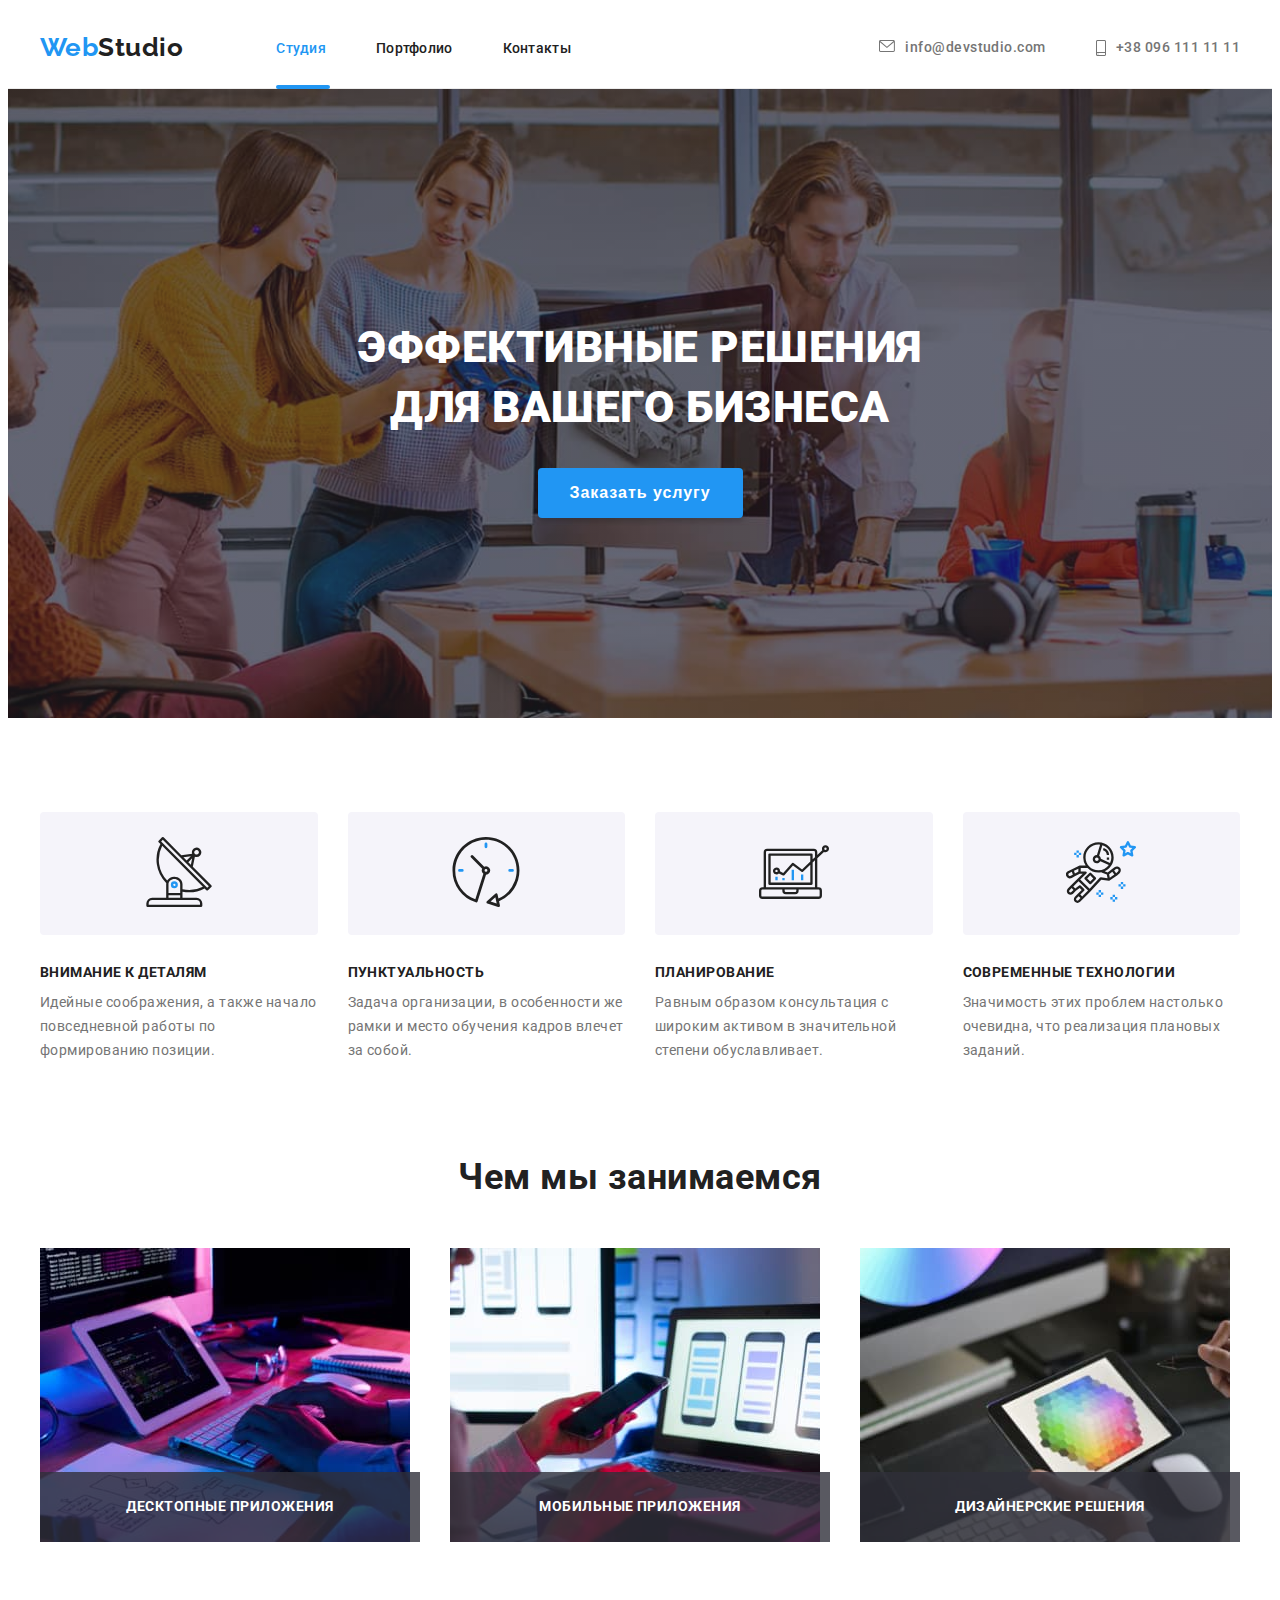
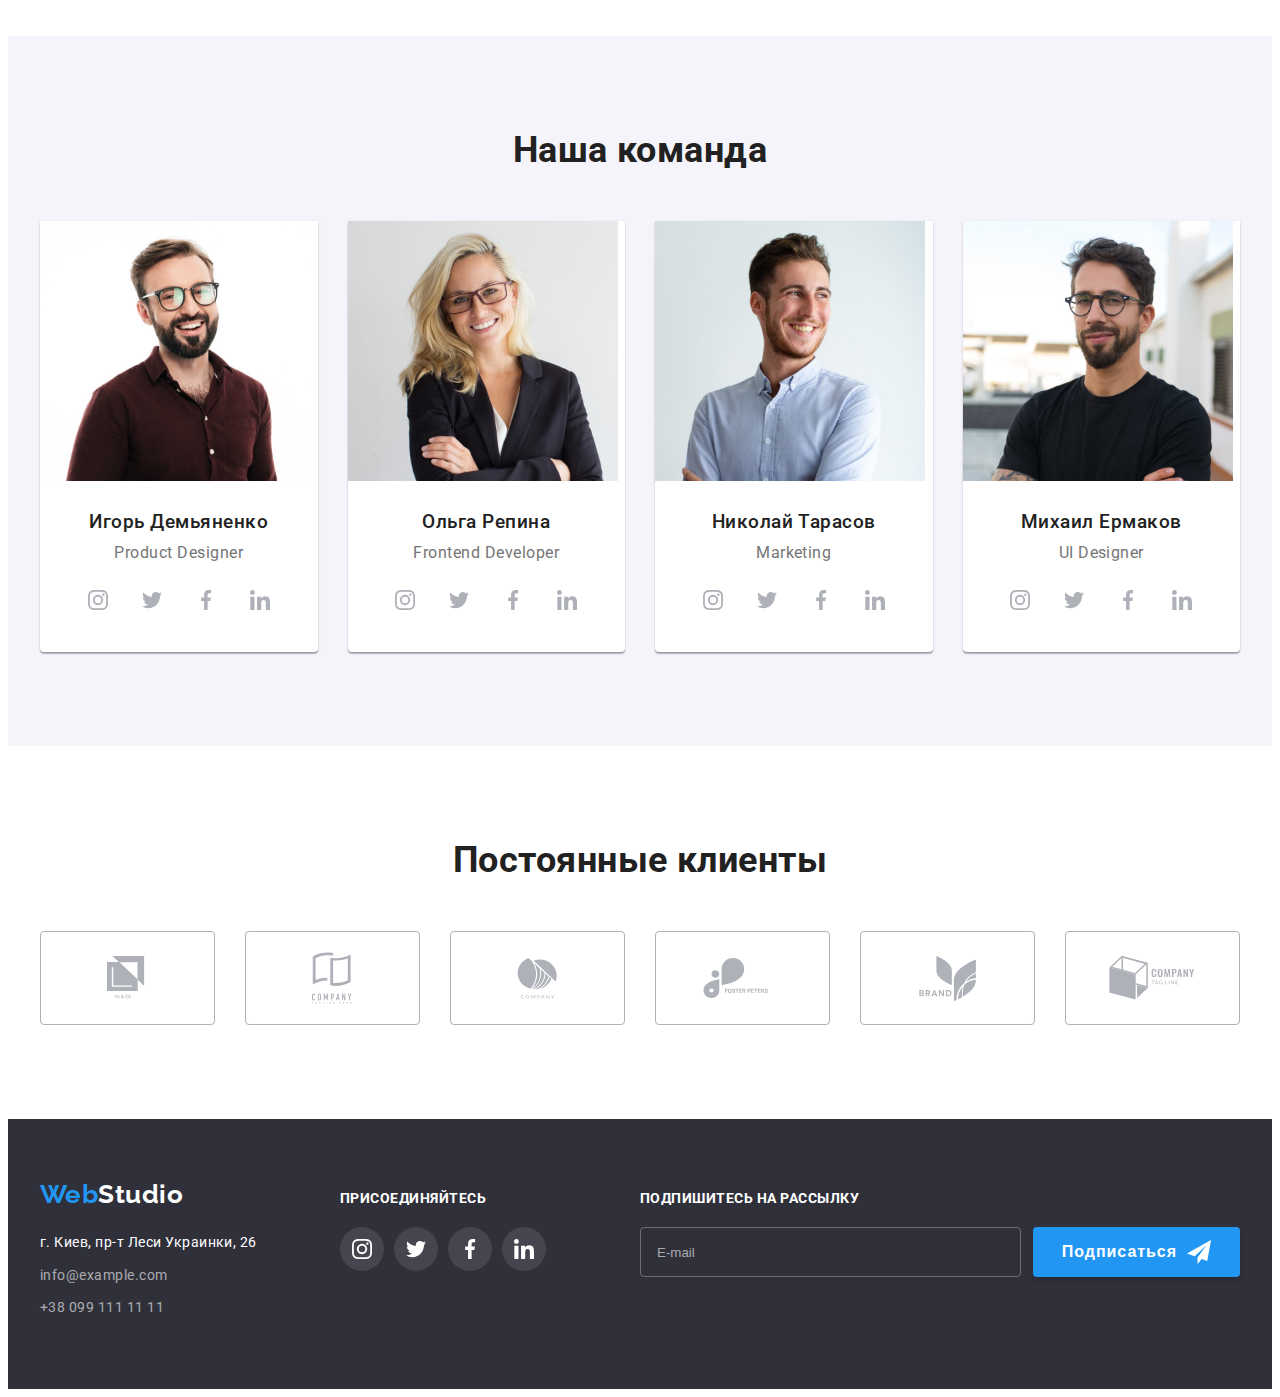
==== index.html @ 183e1a72 "Копирование предыдущего ДЗ" ====
<!DOCTYPE html>
<html lang="ru">
  <head>
    <meta charset="UTF-8" />
    <meta http-equiv="X-UA-Compatible" content="IE=edge" />
    <meta name="viewport" content="width=device-width, initial-scale=1.0" />
    <title>Студия</title>

    <link rel="preconnect" href="https://fonts.gstatic.com" />
    <link
      href="https://fonts.googleapis.com/css2?family=Raleway:wght@700&family=Roboto:wght@400;500;700;900&display=swap"
      rel="stylesheet"
    />
    <link
      rel="stylesheet"
      href="https://cdnjs.cloudflare.com/ajax/libs/modern-normalize/1.0.0/modern-normalize.min.css"
      integrity="sha512-ISS7cAi1PEhQ8jnbJpJZMd29NlhNj4AWYyLOSp2CE/CsHxTCu+r+t0D2yoJudVrd0/8fTVPUVDzY5Tvli75u/g=="
      crossorigin="anonymous"
    />
    <link rel="stylesheet" href="./css/main.min.css" />
  </head>

  <body class="body">
    <header class="site-header">
      <div class="container site-header__container">
        <a href="./index.html" lang="en" class="logo site-header__logo">
          <span class="logo__accent">Web</span>Studio
        </a>
        <nav class="nav">
          <ul class="nav__list list-none">
            <li class="nav__item">
              <a href="./index.html" class="nav__link nav__link--current"
                >Студия</a
              >
            </li>
            <li class="nav__item">
              <a href="./portfolio.html" class="nav__link">Портфолио</a>
            </li>
            <li class="nav__item">
              <a href="#" class="nav__link">Контакты</a>
            </li>
          </ul>
        </nav>
        <ul class="contact-list site-header__contact-list">
          <li class="contact-list__item">
            <a href="mailto:info@devstudio.com" class="contact-list__link">
              <svg width="16" height="12" class="contact-list__icon">
                <use href="./images/icons.svg#envelope"></use>
              </svg>
              info@devstudio.com
            </a>
          </li>
          <li class="contact-list__item">
            <a href="tel:+380961111111" class="contact-list__link">
              <svg width="10" height="16" class="contact-list__icon">
                <use href="./images/icons.svg#smartphone"></use>
              </svg>
              +38 096 111 11 11
            </a>
          </li>
        </ul>
      </div>
    </header>
    <main>
      <!--Герой-->
      <section class="section section__hero">
        <h1 class="hero__title">Эффективные решения для вашего бизнеса</h1>
        <button type="button" class="btn btn--primary" data-modal-open>
          Заказать услугу
        </button>
      </section>
      <!--Особенности-->
      <section class="features section">
        <div class="container">
          <h2 class="visually-hidden">Особенности</h2>
          <ul class="card-set">
            <li class="features__item">
              <div class="features__icon-wrap">
                <svg class="features__icon">
                  <use href="./images/icons.svg#antenna"></use>
                </svg>
              </div>
              <h3 class="features__subtitle">Внимание к деталям</h3>
              <p class="features__info">
                Идейные соображения, а также начало повседневной работы по
                формированию позиции.
              </p>
            </li>
            <li class="features__item">
              <div class="features__icon-wrap">
                <svg class="features__icon">
                  <use href="./images/icons.svg#clock"></use>
                </svg>
              </div>
              <h3 class="features__subtitle">Пунктуальность</h3>
              <p class="features__info">
                Задача организации, в особенности же рамки и место обучения
                кадров влечет за собой.
              </p>
            </li>
            <li class="features__item">
              <div class="features__icon-wrap">
                <svg class="features__icon">
                  <use href="./images/icons.svg#diagram"></use>
                </svg>
              </div>
              <h3 class="features__subtitle">Планирование</h3>
              <p class="features__info">
                Равным образом консультация с широким активом в значительной
                степени обуславливает.
              </p>
            </li>
            <li class="features__item">
              <div class="features__icon-wrap">
                <svg class="features__icon">
                  <use href="./images/icons.svg#astronaut"></use>
                </svg>
              </div>
              <h3 class="features__subtitle">Современные технологии</h3>
              <p class="features__info">
                Значимость этих проблем настолько очевидна, что реализация
                плановых заданий.
              </p>
            </li>
          </ul>
        </div>
      </section>
      <!--Чем мы занимаемся-->
      <section class="about section">
        <div class="container">
          <h2 class="section__title">Чем мы занимаемся</h2>
          <ul class="card-set">
            <li class="about__item">
              <img src="./images/img1.jpg" alt="программирование" width="370" />
              <h3 class="about__item-title">Десктопные приложения</h3>
            </li>
            <li class="about__item">
              <img src="./images/img2.jpg" alt="тестирование" width="370" />
              <h3 class="about__item-title">Мобильные приложения</h3>
            </li>
            <li class="about__item">
              <img src="./images/img3.jpg" alt="дизайн" width="370" />
              <h3 class="about__item-title">Дизайнерские решения</h3>
            </li>
          </ul>
        </div>
      </section>
      <!--Наша команда-->
      <section class="teammates section">
        <div class="container">
          <h2 class="section__title">Наша команда</h2>
          <ul class="card-set">
            <li class="teammates__item">
              <img src="./images/igor.jpg" alt="Игорь Демьяненко" width="270" />
              <div class="teammates__info">
                <h3 class="teammates__name">Игорь Демьяненко</h3>
                <p class="teammates__position">Product Designer</p>
                <ul class="socials">
                  <li class="socials__item">
                    <a class="socials__link" href="#">
                      <svg class="socials__icon">
                        <use href="./images/icons.svg#instagram"></use>
                      </svg>
                    </a>
                  </li>
                  <li class="socials__item">
                    <a class="socials__link" href="#">
                      <svg class="socials__icon">
                        <use href="./images/icons.svg#twitter"></use>
                      </svg>
                    </a>
                  </li>
                  <li class="socials__item">
                    <a class="socials__link" href="#">
                      <svg class="socials__icon">
                        <use href="./images/icons.svg#facebook"></use>
                      </svg>
                    </a>
                  </li>
                  <li class="socials__item">
                    <a class="socials__link" href="#">
                      <svg class="socials__icon">
                        <use href="./images/icons.svg#linkedin"></use>
                      </svg>
                    </a>
                  </li>
                </ul>
              </div>
            </li>
            <li class="teammates__item">
              <img src="./images/olga.jpg" alt="Ольга Репина" width="270" />
              <div class="teammates__info">
                <h3 class="teammates__name">Ольга Репина</h3>
                <p class="teammates__position">Frontend Developer</p>
                <ul class="socials">
                  <li class="socials__item">
                    <a class="socials__link" href="#">
                      <svg class="socials__icon">
                        <use href="./images/icons.svg#instagram"></use>
                      </svg>
                    </a>
                  </li>
                  <li class="socials__item">
                    <a class="socials__link" href="#">
                      <svg class="socials__icon">
                        <use href="./images/icons.svg#twitter"></use>
                      </svg>
                    </a>
                  </li>
                  <li class="socials__item">
                    <a class="socials__link" href="#">
                      <svg class="socials__icon">
                        <use href="./images/icons.svg#facebook"></use>
                      </svg>
                    </a>
                  </li>
                  <li class="socials__item">
                    <a class="socials__link" href="#">
                      <svg class="socials__icon">
                        <use href="./images/icons.svg#linkedin"></use>
                      </svg>
                    </a>
                  </li>
                </ul>
              </div>
            </li>
            <li class="teammates__item">
              <img
                src="./images/nikolay.jpg"
                alt="Николай Тарасов"
                width="270"
              />
              <div class="teammates__info">
                <h3 class="teammates__name">Николай Тарасов</h3>
                <p class="teammates__position">Marketing</p>
                <ul class="socials">
                  <li class="socials__item">
                    <a class="socials__link" href="#">
                      <svg class="socials__icon">
                        <use href="./images/icons.svg#instagram"></use>
                      </svg>
                    </a>
                  </li>
                  <li class="socials__item">
                    <a class="socials__link" href="#">
                      <svg class="socials__icon">
                        <use href="./images/icons.svg#twitter"></use>
                      </svg>
                    </a>
                  </li>
                  <li class="socials__item">
                    <a class="socials__link" href="#">
                      <svg class="socials__icon">
                        <use href="./images/icons.svg#facebook"></use>
                      </svg>
                    </a>
                  </li>
                  <li class="socials__item">
                    <a class="socials__link" href="#">
                      <svg class="socials__icon">
                        <use href="./images/icons.svg#linkedin"></use>
                      </svg>
                    </a>
                  </li>
                </ul>
              </div>
            </li>
            <li class="teammates__item">
              <img src="./images/mihail.jpg" alt="Михаил Ермаков" width="270" />
              <div class="teammates__info">
                <h3 class="teammates__name">Михаил Ермаков</h3>
                <p class="teammates__position">UI Designer</p>
                <ul class="socials">
                  <li class="socials__item">
                    <a class="socials__link" href="#">
                      <svg class="socials__icon">
                        <use href="./images/icons.svg#instagram"></use>
                      </svg>
                    </a>
                  </li>
                  <li class="socials__item">
                    <a class="socials__link" href="#">
                      <svg class="socials__icon">
                        <use href="./images/icons.svg#twitter"></use>
                      </svg>
                    </a>
                  </li>
                  <li class="socials__item">
                    <a class="socials__link" href="#">
                      <svg class="socials__icon">
                        <use href="./images/icons.svg#facebook"></use>
                      </svg>
                    </a>
                  </li>
                  <li class="socials__item">
                    <a class="socials__link" href="#">
                      <svg class="socials__icon">
                        <use href="./images/icons.svg#linkedin"></use>
                      </svg>
                    </a>
                  </li>
                </ul>
              </div>
            </li>
          </ul>
        </div>
      </section>
      <section class="clients section">
        <div class="container">
          <h2 class="section__title">Постоянные клиенты</h2>
          <ul class="card-set">
            <li class="clients__item">
              <a href="#" class="clients__link">
                <svg width="41" height="47" class="clients__icon">
                  <use href="./images/icons.svg#logo1"></use>
                </svg>
              </a>
            </li>
            <li class="clients__item">
              <a href="#" class="clients__link">
                <svg width="40" height="52" class="clients__icon">
                  <use href="./images/icons.svg#logo2"></use>
                </svg>
              </a>
            </li>
            <li class="clients__item">
              <a href="#" class="clients__link">
                <svg width="43" height="41" class="clients__icon">
                  <use href="./images/icons.svg#logo3"></use>
                </svg>
              </a>
            </li>
            <li class="clients__item">
              <a href="#" class="clients__link">
                <svg width="84" height="41" class="clients__icon">
                  <use href="./images/icons.svg#logo4"></use>
                </svg>
              </a>
            </li>
            <li class="clients__item">
              <a href="#" class="clients__link">
                <svg width="63" height="45" class="clients__icon">
                  <use href="./images/icons.svg#logo5"></use>
                </svg>
              </a>
            </li>
            <li class="clients__item">
              <a href="#" class="clients__link">
                <svg width="94" height="44" class="clients__icon">
                  <use href="./images/icons.svg#logo6"></use>
                </svg>
              </a>
            </li>
          </ul>
        </div>
      </section>
    </main>
    <footer class="site-footer">
      <div class="container site-footer__container">
        <div class="site-footer__block site-footer__block--no-padding-top">
          <a href="./index.html" lang="en" class="logo site-footer__logo"
            ><span class="logo__accent">Web</span>Studio</a
          >
          <address class="site-footer__address">
            <ul class="site-footer__address-list">
              <li class="site-footer__address-item">
                <a
                  href="https://goo.gl/maps/xm7McBDJ6hVbXLt16"
                  target="_blank"
                  rel="noopener noreferrer"
                  class="
                    site-footer__address-link site-footer__address-link--white
                  "
                >
                  г. Киев, пр-т Леси Украинки, 26
                </a>
              </li>
              <li class="site-footer__address-item">
                <a
                  href="mailto:info@example.com"
                  class="site-footer__address-link"
                >
                  info@example.com
                </a>
              </li>
              <li class="site-footer__address-item">
                <a href="tel:+380991111111" class="site-footer__address-link">
                  +38 099 111 11 11
                </a>
              </li>
            </ul>
          </address>
        </div>
        <div class="site-footer__block">
          <h3 class="site-footer__title">Присоединяйтесь</h3>
          <ul class="socials footer__socials">
            <li class="socials__item">
              <a class="socials__link footer-socials__link" href="#">
                <svg class="socials__icon">
                  <use href="./images/icons.svg#instagram"></use>
                </svg>
              </a>
            </li>
            <li class="socials__item">
              <a class="socials__link footer-socials__link" href="#">
                <svg class="socials__icon">
                  <use href="./images/icons.svg#twitter"></use>
                </svg>
              </a>
            </li>
            <li class="socials__item">
              <a class="socials__link footer-socials__link" href="#">
                <svg class="socials__icon">
                  <use href="./images/icons.svg#facebook"></use>
                </svg>
              </a>
            </li>
            <li class="socials__item">
              <a class="socials__link footer-socials__link" href="#">
                <svg class="socials__icon">
                  <use href="./images/icons.svg#linkedin"></use>
                </svg>
              </a>
            </li>
          </ul>
        </div>
        <div class="site-footer__block site-footer__block--large">
          <h3 class="site-footer__title">Подпишитесь на рассылку</h3>
          <form class="site-footer__follow-form" name="follow">
            <input
              class="site-footer__follow-input"
              name="e-mail"
              type="email"
              placeholder="E-mail"
              required
            />
            <button class="btn site-footer__follow-btn" type="submit">
              Подписаться
              <svg class="site-footer__follow-icon">
                <use href="./images/icons.svg#icon-telegram"></use>
              </svg>
            </button>
          </form>
        </div>
      </div>
    </footer>
    <div class="backdrop is-hidden" data-modal>
      <div class="modal">
        <button class="modal__close-btn" type="button" data-modal-close>
          <svg class="modal__close-icon">
            <use href="./images/icons.svg#modal-close"></use>
          </svg>
        </button>
        <h2 class="modal__title">Оставьте свои данные, мы вам перезвоним</h2>
        <form name="user-data">
          <label class="modal__field">
            <span class="modal__label">Имя</span>
            <input class="modal__input" name="name" type="text" required />
            <svg class="modal__input-icon">
              <use href="./images/icons.svg#icon-name-user-form"></use>
            </svg>
          </label>
          <label class="modal__field">
            <span class="modal__label">Телефон</span>
            <input class="modal__input" name="telephone" type="tel" required />
            <svg class="modal__input-icon">
              <use href="./images/icons.svg#icon-tel-form"></use>
            </svg>
          </label>
          <label class="modal__field">
            <span class="modal__label">Почта</span>
            <input class="modal__input" name="email" type="email" required />
            <svg class="modal__input-icon">
              <use href="./images/icons.svg#icon-email-form"></use>
            </svg>
          </label>
          <label class="modal__field">
            <span class="modal__label">Комментарий</span>
            <textarea
              class="modal__comment"
              name="comment"
              placeholder="Введите текст"
            ></textarea>
          </label>
          <label class="modal__field checkbox__field">
            <input
              class="modal__original-checkbox visually-hidden"
              type="checkbox"
              required
            />
            <span class="modal__custom-checkbox">
              <svg class="modal__checkbox-icon">
                <use href="./images/icons.svg#vector-checkbox"></use>
              </svg>
            </span>
            <span>
              Соглашаюсь с рассылкой и принимаю
              <a href="#" class="modal__checkbox-link">Условия договора</a>
            </span>
          </label>
          <button class="btn btn--primary modal__btn" type="submit">
            Отправить
          </button>
        </form>
      </div>
    </div>

    <script src="./js/modal.js"></script>
  </body>
</html>
---- css/main.min.css ----
.card-set,.nav__list,.contact-list,.socials,.site-footer__address-list,.filter{list-style:none;padding:0;margin:0}.nav__link,.contact-list__link,.socials__link,.site-footer__address-link,.projects-list__link{text-decoration:none;-webkit-transition:color 250ms cubic-bezier(0.4, 0, 0.2, 1),background-color 250ms cubic-bezier(0.4, 0, 0.2, 1);transition:color 250ms cubic-bezier(0.4, 0, 0.2, 1),background-color 250ms cubic-bezier(0.4, 0, 0.2, 1)}.visually-hidden{position:absolute !important;clip:rect(1px 1px 1px 1px);clip:rect(1px, 1px, 1px, 1px);padding:0 !important;border:0 !important;height:1px !important;width:1px !important;overflow:hidden}.section{padding-top:94px;padding-bottom:94px}.section__title{margin-top:0;margin-bottom:50px;text-align:center;color:#212121;font-size:36px;font-weight:700;line-height:1.14}.container{max-width:1200px;margin:0 auto;padding-left:15px;padding-right:15px}.btn{padding:10px 32px;border:none;border-radius:4px;background-color:#f5f4fa;color:#212121;font-size:16px;font-weight:700;letter-spacing:0.06em;line-height:1.86;cursor:pointer;-webkit-box-shadow:0px 0px 0px rgba(0,0,0,0.1),0px 0px 0px rgba(0,0,0,0.08),0px 0px 0px rgba(0,0,0,0.12);box-shadow:0px 0px 0px rgba(0,0,0,0.1),0px 0px 0px rgba(0,0,0,0.08),0px 0px 0px rgba(0,0,0,0.12);-webkit-transition:background-color 250ms cubic-bezier(0.4, 0, 0.2, 1),color 250ms cubic-bezier(0.4, 0, 0.2, 1),-webkit-box-shadow 250ms cubic-bezier(0.4, 0, 0.2, 1);transition:background-color 250ms cubic-bezier(0.4, 0, 0.2, 1),color 250ms cubic-bezier(0.4, 0, 0.2, 1),-webkit-box-shadow 250ms cubic-bezier(0.4, 0, 0.2, 1);transition:background-color 250ms cubic-bezier(0.4, 0, 0.2, 1),color 250ms cubic-bezier(0.4, 0, 0.2, 1),box-shadow 250ms cubic-bezier(0.4, 0, 0.2, 1);transition:background-color 250ms cubic-bezier(0.4, 0, 0.2, 1),color 250ms cubic-bezier(0.4, 0, 0.2, 1),box-shadow 250ms cubic-bezier(0.4, 0, 0.2, 1),-webkit-box-shadow 250ms cubic-bezier(0.4, 0, 0.2, 1)}.btn:hover,.btn:focus,.btn--primary{background-color:#2196f3;color:#fff;-webkit-box-shadow:0px 4px 4px rgba(0,0,0,0.15);box-shadow:0px 4px 4px rgba(0,0,0,0.15)}.card-set{display:-webkit-box;display:-ms-flexbox;display:flex;-ms-flex-wrap:wrap;flex-wrap:wrap;margin-left:calc(-1 * 30px);margin-top:calc(-1 * 30px)}img{display:block;max-width:100%;height:auto}.body{background-color:#fff;color:#757575;font-family:"Roboto",sans-serif;letter-spacing:0.03em}.logo{color:#212121;font-family:"Raleway",sans-serif;font-weight:700;font-size:26px;text-decoration:none;line-height:1.2}.site-header__logo{margin-right:93px}.site-footer__logo{margin-bottom:20px;display:block;color:var(--white-color)}.logo__accent{color:#2196f3}.site-header{font-size:14px;font-weight:500;border-bottom:1px solid #ececec}.site-header__container{display:-webkit-box;display:-ms-flexbox;display:flex;-webkit-box-align:center;-ms-flex-align:center;align-items:center}.nav{display:-webkit-box;display:-ms-flexbox;display:flex;-webkit-box-align:center;-ms-flex-align:center;align-items:center}.nav__list{display:-webkit-box;display:-ms-flexbox;display:flex}.nav__item:not(:last-child){margin-right:50px}.nav__link{position:relative;display:block;padding-top:32px;padding-bottom:32px;color:#212121;letter-spacing:0.02em}.nav__link:hover,.nav__link:focus{color:#2196f3}.nav__link--current{color:#2196f3}.nav__link--current::after{content:"";position:absolute;bottom:-1px;width:100%;display:block;border:2px solid #2196f3;border-radius:2px}.contact-list{display:-webkit-box;display:-ms-flexbox;display:flex}.site-header__contact-list{margin-left:auto}.contact-list__item{color:var(--primary-text-color)}.contact-list__item:not(:last-child){margin-right:50px}.contact-list__icon{margin-right:10px;fill:currentColor}.contact-list__link{display:-webkit-box;display:-ms-flexbox;display:flex;color:var(--primary-text-color);line-height:1.14}.contact-list__link:hover,.contact-list__link:focus{color:#2196f3}.socials{display:-webkit-box;display:-ms-flexbox;display:flex;-webkit-box-pack:center;-ms-flex-pack:center;justify-content:center}.socials__link{color:#afb1b8}.socials__link:hover,.socials__link:focus{background-color:#2196f3;color:#fff}.socials__item:not(:last-child){margin-right:10px}.socials__link{display:-webkit-box;display:-ms-flexbox;display:flex;padding:12px;border-radius:50%}.socials__icon{width:20px;height:20px;fill:currentColor}.footer__socials{-webkit-box-pack:start;-ms-flex-pack:start;justify-content:start}.footer-socials__link{color:#fff;background-color:rgba(255,255,255,0.1)}.site-footer{padding-top:60px;padding-bottom:60px;background-color:#2f303a;line-height:1.71;color:#fff}.site-footer__container{display:-webkit-box;display:-ms-flexbox;display:flex}.site-footer__block{padding-top:12px}.site-footer__block--no-padding-top{padding-top:0}.site-footer__block--large{-webkit-box-flex:1;-ms-flex-positive:1;flex-grow:1}.site-footer__block:not(:last-child){-ms-flex-preferred-size:calc(100% / 4 - 30px);flex-basis:calc(100% / 4 - 30px);margin-right:30px}.site-footer__address-list{font-style:normal;font-size:14px}.site-footer__address-item{margin-bottom:9px}.site-footer__address-link{color:rgba(255,255,255,0.6)}.site-footer__address-link--white{color:#fff}.site-footer__address-link:hover,.site-footer__address-link:focus{color:#2196f3}.site-footer__title{margin-top:0;margin-bottom:20px;color:#fff;font-size:14px;line-height:1.14;text-transform:uppercase}.site-footer__follow-block{-webkit-box-flex:1;-ms-flex-positive:1;flex-grow:1}.site-footer__follow-form{display:-webkit-box;display:-ms-flexbox;display:flex}.site-footer__follow-input{-webkit-box-flex:1;-ms-flex-positive:1;flex-grow:1;margin-right:12px;padding:15px 16px;border:1px solid rgba(255,255,255,0.3);border-radius:4px;background-color:transparent;color:#fff}.site-footer__follow-input::-webkit-input-placeholder{color:rgba(255,255,255,0.6)}.site-footer__follow-input:-ms-input-placeholder{color:rgba(255,255,255,0.6)}.site-footer__follow-input::-ms-input-placeholder{color:rgba(255,255,255,0.6)}.site-footer__follow-input::placeholder{color:rgba(255,255,255,0.6)}.site-footer__follow-btn{display:-webkit-box;display:-ms-flexbox;display:flex;-webkit-box-align:center;-ms-flex-align:center;align-items:center;padding-left:29px;padding-right:29px;background-color:#2196f3;color:#fff;-webkit-box-shadow:0px 4px 4px rgba(0,0,0,0.15);box-shadow:0px 4px 4px rgba(0,0,0,0.15)}.site-footer__follow-icon{width:24px;height:24px;margin-left:10px;fill:currentColor}.section__hero{max-width:1600px;margin-left:auto;margin-right:auto;padding-top:200px;padding-bottom:200px;background-image:-webkit-gradient(linear, left top, left bottom, from(rgba(47,48,58,0.4)), to(rgba(47,48,58,0.4))),url("../images/bg_hero.jpg");background-image:linear-gradient(rgba(47,48,58,0.4), rgba(47,48,58,0.4)),url("../images/bg_hero.jpg");background-position:center;background-size:cover;text-align:center}.hero__title{margin-left:auto;margin-right:auto;margin-bottom:30px;max-width:650px;font-size:44px;font-weight:900;line-height:1.36;color:#fff;text-transform:uppercase}.features{font-size:14px}.features__item{-ms-flex-preferred-size:calc(100% / 4 - 30px);flex-basis:calc(100% / 4 - 30px);margin-left:30px;margin-top:30px}.features__icon-wrap{border-radius:4px;padding-top:25px;padding-bottom:25px;margin-bottom:30px;text-align:center;background-color:#f5f4fa}.features__icon{width:70px;height:70px}.features__subtitle{margin-top:0;margin-bottom:10px;color:#212121;font-size:14px;text-transform:uppercase;font-weight:700;line-height:1.14}.features__info{margin:0;line-height:1.71}.about{padding-top:0}.about__item{position:relative;-ms-flex-preferred-size:calc(100% / 3 - 30px);flex-basis:calc(100% / 3 - 30px);margin-left:30px;margin-top:30px}.about__item-title{position:absolute;width:100%;bottom:0;left:0;margin:0;padding-top:27px;padding-bottom:27px;font-size:14px;line-height:1.14;text-transform:uppercase;text-align:center;color:#fff;background-color:rgba(47,48,58,0.8)}.teammates{background-color:#f5f4fa;font-size:16px;line-height:1.2}.teammates__item{-ms-flex-preferred-size:calc(100% / 4 - 30px);flex-basis:calc(100% / 4 - 30px);margin-left:30px;margin-top:30px;border-radius:0px 0px 4px 4px;-webkit-box-shadow:0px 1px 3px rgba(0,0,0,0.12),0px 1px 1px rgba(0,0,0,0.14),0px 2px 1px rgba(0,0,0,0.2);box-shadow:0px 1px 3px rgba(0,0,0,0.12),0px 1px 1px rgba(0,0,0,0.14),0px 2px 1px rgba(0,0,0,0.2);background-color:#fff}.teammates__info{padding-top:30px;padding-bottom:30px;text-align:center}.teammates__name{margin-top:0;margin-bottom:10px;font-weight:500;color:#212121}.teammates__position{margin:0;margin-bottom:16px}.clients__item{-ms-flex-preferred-size:calc(100% / 6 - 30px);flex-basis:calc(100% / 6 - 30px);margin-left:30px;margin-top:30px}.clients__link{display:-webkit-box;display:-ms-flexbox;display:flex;height:92px;border:1px solid #afb1b8;border-radius:4px;-webkit-box-pack:center;-ms-flex-pack:center;justify-content:center;-webkit-box-align:center;-ms-flex-align:center;align-items:center;color:#afb1b8;-webkit-transition:color 250ms cubic-bezier(0.4, 0, 0.2, 1),border-color 250ms cubic-bezier(0.4, 0, 0.2, 1);transition:color 250ms cubic-bezier(0.4, 0, 0.2, 1),border-color 250ms cubic-bezier(0.4, 0, 0.2, 1)}.clients__link:hover,.clients__link:focus{border-color:#2196f3;color:#2196f3}.clients__icon{fill:currentColor}.backdrop{position:fixed;top:0;left:0;width:100vw;height:100vh;display:-webkit-box;display:-ms-flexbox;display:flex;-webkit-box-align:center;-ms-flex-align:center;align-items:center;-webkit-box-pack:center;-ms-flex-pack:center;justify-content:center;background-color:rgba(0,0,0,0.2);opacity:1;-webkit-transform:scale(1);transform:scale(1);-webkit-transition:opacity 250ms cubic-bezier(0.4, 0, 0.2, 1),visibility 250ms cubic-bezier(0.4, 0, 0.2, 1),-webkit-transform 250ms cubic-bezier(0.4, 0, 0.2, 1);transition:opacity 250ms cubic-bezier(0.4, 0, 0.2, 1),visibility 250ms cubic-bezier(0.4, 0, 0.2, 1),-webkit-transform 250ms cubic-bezier(0.4, 0, 0.2, 1);transition:opacity 250ms cubic-bezier(0.4, 0, 0.2, 1),transform 250ms cubic-bezier(0.4, 0, 0.2, 1),visibility 250ms cubic-bezier(0.4, 0, 0.2, 1);transition:opacity 250ms cubic-bezier(0.4, 0, 0.2, 1),transform 250ms cubic-bezier(0.4, 0, 0.2, 1),visibility 250ms cubic-bezier(0.4, 0, 0.2, 1),-webkit-transform 250ms cubic-bezier(0.4, 0, 0.2, 1)}.backdrop.is-hidden{pointer-events:none;visibility:hidden;opacity:0;-webkit-transform:scale(1.1);transform:scale(1.1)}.modal{position:relative;max-width:650px;max-height:100%;overflow:auto;padding:40px;border-radius:4px;background-color:#fff;-webkit-box-shadow:0px 1px 3px rgba(0,0,0,0.12),0px 1px 1px rgba(0,0,0,0.14),0px 2px 1px rgba(0,0,0,0.2);box-shadow:0px 1px 3px rgba(0,0,0,0.12),0px 1px 1px rgba(0,0,0,0.14),0px 2px 1px rgba(0,0,0,0.2)}.modal__close-btn{position:absolute;top:8px;right:8px;display:-webkit-box;display:-ms-flexbox;display:flex;padding:6px;-webkit-box-pack:center;-ms-flex-pack:center;justify-content:center;-webkit-box-align:center;-ms-flex-align:center;align-items:center;border:1px solid rgba(0,0,0,0.1);border-radius:50%;background-color:#fff;color:#000000;cursor:pointer;-webkit-transition:color 250ms cubic-bezier(0.4, 0, 0.2, 1);transition:color 250ms cubic-bezier(0.4, 0, 0.2, 1)}.modal__close-btn:hover,.modal__close-btn:focus{color:#2196f3}.modal__close-icon{fill:currentColor;width:18px;height:18px}.modal__title{margin-top:0;margin-bottom:12px;font-size:20px;line-height:1.15;letter-spacing:0.03em;color:#212121}.modal__field{position:relative;display:block;margin-bottom:10px}.modal__input,.modal__comment{display:block;width:100%;border:1px solid rgba(33,33,33,0.2);border-radius:4px}.modal__input{padding-top:11px;padding-right:12px;padding-bottom:11px;padding-left:42px;font-size:14px}.modal__input:focus{border-color:#2196f3;outline:none}.modal__input:focus ~ .modal__input-icon{fill:#2196f3}.modal__comment{padding:16px 12px;height:120px;resize:none;font-size:12px;line-height:1.17;letter-spacing:0.01em}.modal__comment::-webkit-input-placeholder{color:#757575;font-size:12px;line-height:1.17;letter-spacing:0.01em}.modal__comment:-ms-input-placeholder{color:#757575;font-size:12px;line-height:1.17;letter-spacing:0.01em}.modal__comment::-ms-input-placeholder{color:#757575;font-size:12px;line-height:1.17;letter-spacing:0.01em}.modal__comment::placeholder{color:#757575;font-size:12px;line-height:1.17;letter-spacing:0.01em}.modal__comment:focus{border-color:#2196f3;outline:none}.modal__label{font-size:12px;line-height:1.17}.modal__input-icon{position:absolute;bottom:11px;left:12px;width:18px;height:18px;fill:#212121}.checkbox__field{display:-webkit-box;display:-ms-flexbox;display:flex;-ms-flex-line-pack:center;align-content:center;-webkit-box-pack:center;-ms-flex-pack:center;justify-content:center;margin-top:20px;margin-bottom:30px;font-size:14px;text-align:center}.modal__custom-checkbox{display:-webkit-box;display:-ms-flexbox;display:flex;-webkit-box-align:center;-ms-flex-align:center;align-items:center;-webkit-box-pack:center;-ms-flex-pack:center;justify-content:center;width:16px;height:15px;margin-right:8px;border:2px solid #212121;border-radius:2px;color:transparent;-webkit-transition:color 250ms cubic-bezier(0.4, 0, 0.2, 1),background-color 250ms cubic-bezier(0.4, 0, 0.2, 1),border-color 250ms cubic-bezier(0.4, 0, 0.2, 1);transition:color 250ms cubic-bezier(0.4, 0, 0.2, 1),background-color 250ms cubic-bezier(0.4, 0, 0.2, 1),border-color 250ms cubic-bezier(0.4, 0, 0.2, 1)}.modal__original-checkbox:checked ~ .modal__custom-checkbox{background-color:#2196f3;color:#fff;border-color:transparent}.modal__checkbox-icon{fill:currentColor}.modal__checkbox-link{color:#2196f3}.modal__btn{display:block;margin-left:auto;margin-right:auto;padding:10px 55px}.modal__btn:hover,.modal__btn:focus{background-color:#188ce8}.filter{display:-webkit-box;display:-ms-flexbox;display:flex;-webkit-box-pack:center;-ms-flex-pack:center;justify-content:center;margin-bottom:50px}.filter__item:not(:last-child){margin-right:8px}.filter__btn{font-weight:500;line-height:1.6;padding:6px 22px}.projects-list__item{-ms-flex-preferred-size:calc(100% / 3 - 30px);flex-basis:calc(100% / 3 - 30px);margin-left:30px;margin-top:30px}.projects-list__link{display:block;-webkit-box-shadow:0px 0px 0px rgba(0,0,0,0.12),0px 0px 0px rgba(0,0,0,0.06),0px 0px 0px rgba(0,0,0,0.16);box-shadow:0px 0px 0px rgba(0,0,0,0.12),0px 0px 0px rgba(0,0,0,0.06),0px 0px 0px rgba(0,0,0,0.16);-webkit-transition:-webkit-box-shadow 250ms cubic-bezier(0.4, 0, 0.2, 1);transition:-webkit-box-shadow 250ms cubic-bezier(0.4, 0, 0.2, 1);transition:box-shadow 250ms cubic-bezier(0.4, 0, 0.2, 1);transition:box-shadow 250ms cubic-bezier(0.4, 0, 0.2, 1), -webkit-box-shadow 250ms cubic-bezier(0.4, 0, 0.2, 1)}.projects-list__link:hover,.projects-list__link:focus{-webkit-box-shadow:0px 1px 1px rgba(0,0,0,0.12),0px 4px 4px rgba(0,0,0,0.06),1px 4px 6px rgba(0,0,0,0.16);box-shadow:0px 1px 1px rgba(0,0,0,0.12),0px 4px 4px rgba(0,0,0,0.06),1px 4px 6px rgba(0,0,0,0.16)}.project__wrap-img{position:relative;overflow:hidden}.project__description{position:absolute;top:100%;left:0;width:100%;height:100%;margin:0;padding:63px 24px;font-size:18px;line-height:1.56;color:#fff;background-color:rgba(33,150,243,0.9);-webkit-transform:translateY(0);transform:translateY(0);-webkit-transition:-webkit-transform 250ms cubic-bezier(0.4, 0, 0.2, 1);transition:-webkit-transform 250ms cubic-bezier(0.4, 0, 0.2, 1);transition:transform 250ms cubic-bezier(0.4, 0, 0.2, 1);transition:transform 250ms cubic-bezier(0.4, 0, 0.2, 1), -webkit-transform 250ms cubic-bezier(0.4, 0, 0.2, 1)}.projects-list__link:hover .project__description,.projects-list__link:focus .project__description{-webkit-transform:translateY(-100%);transform:translateY(-100%)}.project__meta{padding:20px 24px;border-right:1px solid #ececec;border-bottom:1px solid #ececec;border-left:1px solid #ececec}.project__title{margin-top:0;margin-bottom:4px;font-size:18px;line-height:2;color:#212121}.project__type{margin:0;color:#757575;font-size:16px;line-height:1.88}
/*# sourceMappingURL=main.min.css.map */
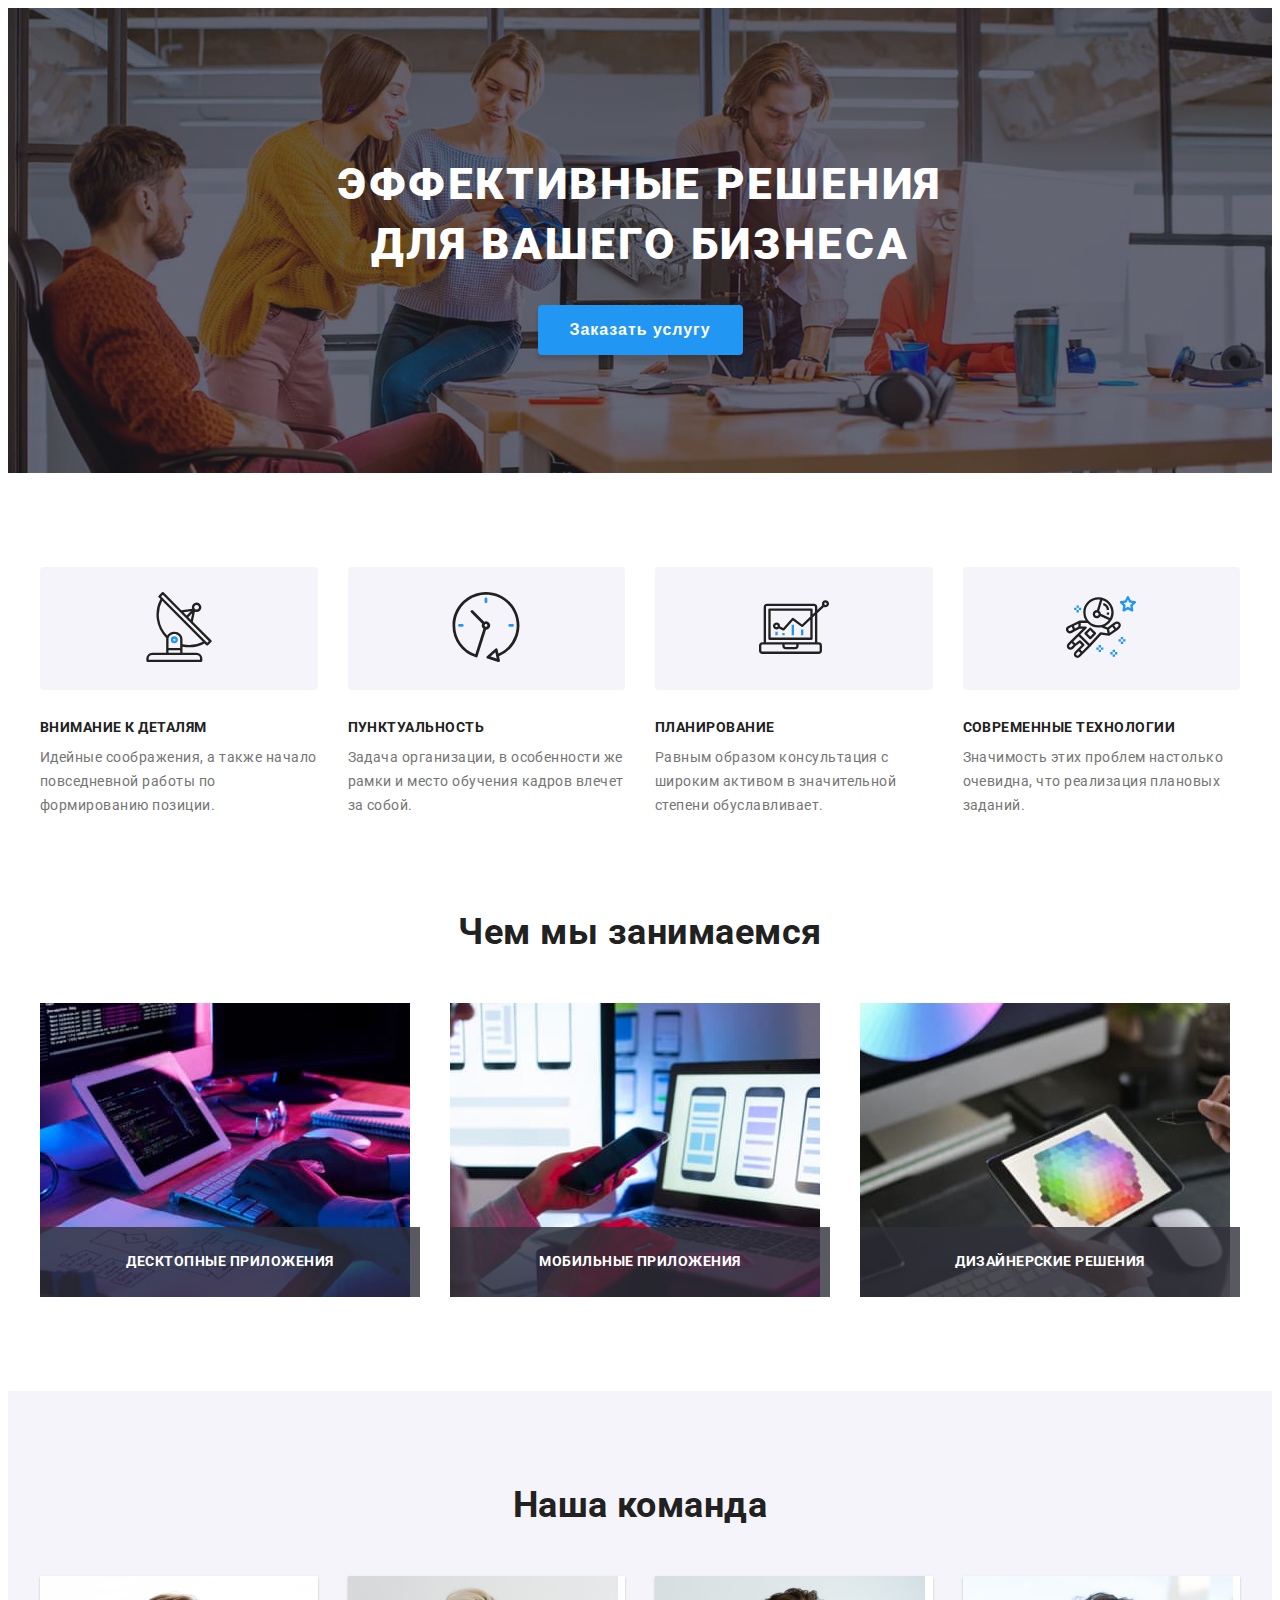
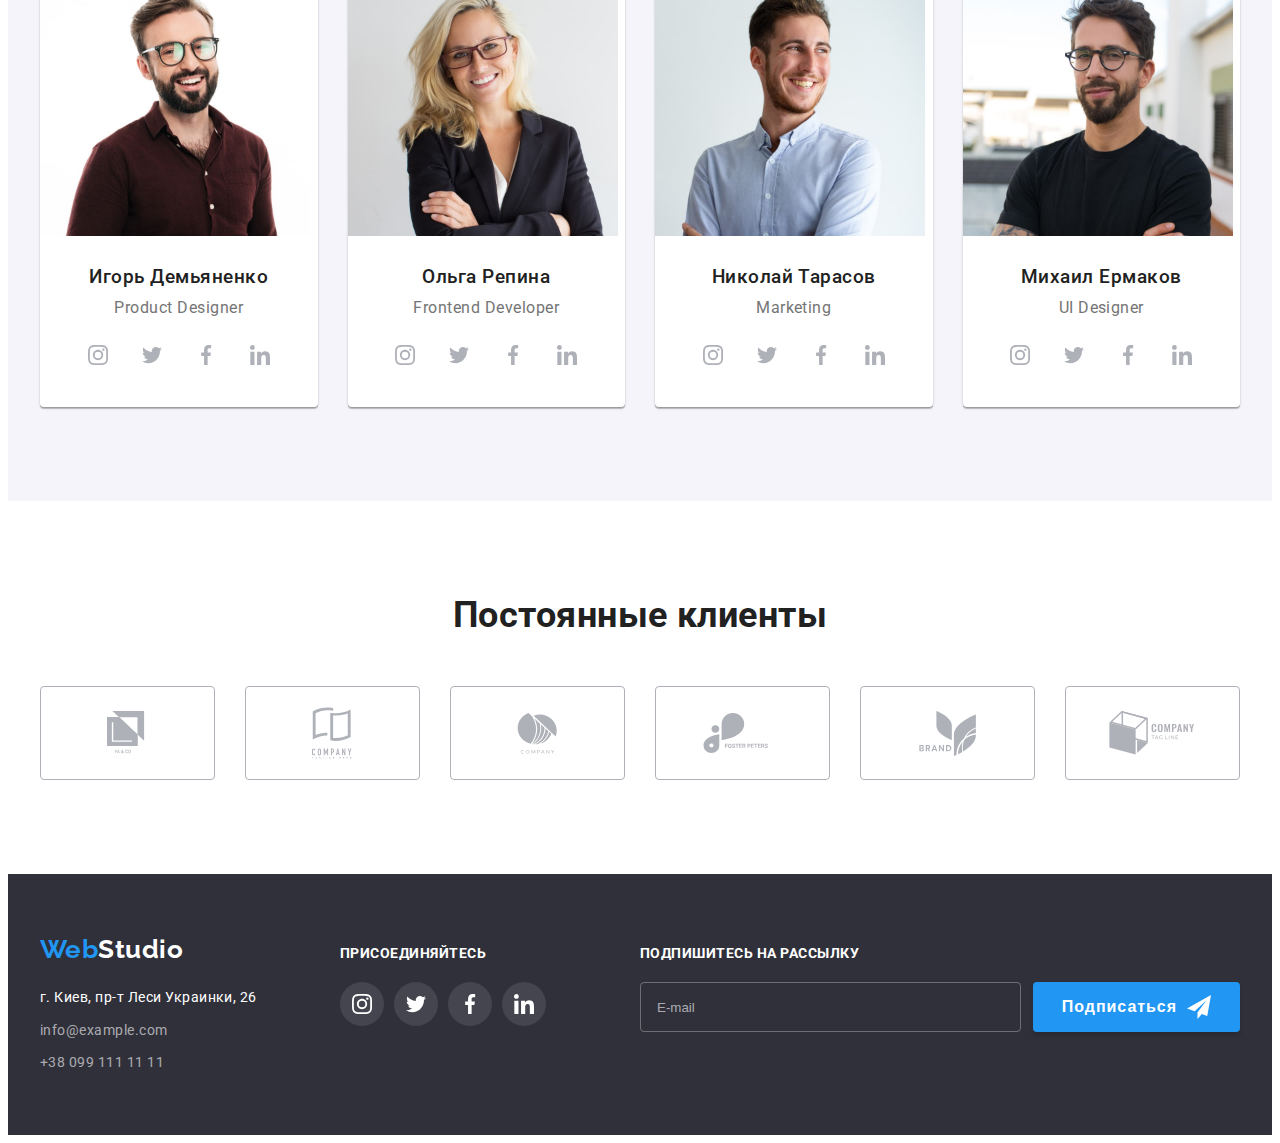
==== commit e263d499: "Адаптивность главной (без хедера)" ====
--- a/index.html
+++ b/index.html
@@ -21,7 +21,7 @@
   </head>
 
   <body class="body">
-    <header class="site-header">
+    <!-- <header class="site-header">
       <div class="container site-header__container">
         <a href="./index.html" lang="en" class="logo site-header__logo">
           <span class="logo__accent">Web</span>Studio
@@ -60,7 +60,7 @@
           </li>
         </ul>
       </div>
-    </header>
+    </header> -->
     <main>
       <!--Герой-->
       <section class="section section__hero">
@@ -308,7 +308,7 @@
       <section class="clients section">
         <div class="container">
           <h2 class="section__title">Постоянные клиенты</h2>
-          <ul class="card-set">
+          <ul class="card-set card-set--phone">
             <li class="clients__item">
               <a href="#" class="clients__link">
                 <svg width="41" height="47" class="clients__icon">
@@ -357,7 +357,7 @@
     </main>
     <footer class="site-footer">
       <div class="container site-footer__container">
-        <div class="site-footer__block site-footer__block--no-padding-top">
+        <div class="site-footer__block">
           <a href="./index.html" lang="en" class="logo site-footer__logo"
             ><span class="logo__accent">Web</span>Studio</a
           >
@@ -493,7 +493,7 @@
                 <use href="./images/icons.svg#vector-checkbox"></use>
               </svg>
             </span>
-            <span>
+            <span class="modal__checkbox-label">
               Соглашаюсь с рассылкой и принимаю
               <a href="#" class="modal__checkbox-link">Условия договора</a>
             </span>
--- a/css/main.min.css
+++ b/css/main.min.css
@@ -1,2 +1,2 @@
-.card-set,.nav__list,.contact-list,.socials,.site-footer__address-list,.filter{list-style:none;padding:0;margin:0}.nav__link,.contact-list__link,.socials__link,.site-footer__address-link,.projects-list__link{text-decoration:none;-webkit-transition:color 250ms cubic-bezier(0.4, 0, 0.2, 1),background-color 250ms cubic-bezier(0.4, 0, 0.2, 1);transition:color 250ms cubic-bezier(0.4, 0, 0.2, 1),background-color 250ms cubic-bezier(0.4, 0, 0.2, 1)}.visually-hidden{position:absolute !important;clip:rect(1px 1px 1px 1px);clip:rect(1px, 1px, 1px, 1px);padding:0 !important;border:0 !important;height:1px !important;width:1px !important;overflow:hidden}.section{padding-top:94px;padding-bottom:94px}.section__title{margin-top:0;margin-bottom:50px;text-align:center;color:#212121;font-size:36px;font-weight:700;line-height:1.14}.container{max-width:1200px;margin:0 auto;padding-left:15px;padding-right:15px}.btn{padding:10px 32px;border:none;border-radius:4px;background-color:#f5f4fa;color:#212121;font-size:16px;font-weight:700;letter-spacing:0.06em;line-height:1.86;cursor:pointer;-webkit-box-shadow:0px 0px 0px rgba(0,0,0,0.1),0px 0px 0px rgba(0,0,0,0.08),0px 0px 0px rgba(0,0,0,0.12);box-shadow:0px 0px 0px rgba(0,0,0,0.1),0px 0px 0px rgba(0,0,0,0.08),0px 0px 0px rgba(0,0,0,0.12);-webkit-transition:background-color 250ms cubic-bezier(0.4, 0, 0.2, 1),color 250ms cubic-bezier(0.4, 0, 0.2, 1),-webkit-box-shadow 250ms cubic-bezier(0.4, 0, 0.2, 1);transition:background-color 250ms cubic-bezier(0.4, 0, 0.2, 1),color 250ms cubic-bezier(0.4, 0, 0.2, 1),-webkit-box-shadow 250ms cubic-bezier(0.4, 0, 0.2, 1);transition:background-color 250ms cubic-bezier(0.4, 0, 0.2, 1),color 250ms cubic-bezier(0.4, 0, 0.2, 1),box-shadow 250ms cubic-bezier(0.4, 0, 0.2, 1);transition:background-color 250ms cubic-bezier(0.4, 0, 0.2, 1),color 250ms cubic-bezier(0.4, 0, 0.2, 1),box-shadow 250ms cubic-bezier(0.4, 0, 0.2, 1),-webkit-box-shadow 250ms cubic-bezier(0.4, 0, 0.2, 1)}.btn:hover,.btn:focus,.btn--primary{background-color:#2196f3;color:#fff;-webkit-box-shadow:0px 4px 4px rgba(0,0,0,0.15);box-shadow:0px 4px 4px rgba(0,0,0,0.15)}.card-set{display:-webkit-box;display:-ms-flexbox;display:flex;-ms-flex-wrap:wrap;flex-wrap:wrap;margin-left:calc(-1 * 30px);margin-top:calc(-1 * 30px)}img{display:block;max-width:100%;height:auto}.body{background-color:#fff;color:#757575;font-family:"Roboto",sans-serif;letter-spacing:0.03em}.logo{color:#212121;font-family:"Raleway",sans-serif;font-weight:700;font-size:26px;text-decoration:none;line-height:1.2}.site-header__logo{margin-right:93px}.site-footer__logo{margin-bottom:20px;display:block;color:var(--white-color)}.logo__accent{color:#2196f3}.site-header{font-size:14px;font-weight:500;border-bottom:1px solid #ececec}.site-header__container{display:-webkit-box;display:-ms-flexbox;display:flex;-webkit-box-align:center;-ms-flex-align:center;align-items:center}.nav{display:-webkit-box;display:-ms-flexbox;display:flex;-webkit-box-align:center;-ms-flex-align:center;align-items:center}.nav__list{display:-webkit-box;display:-ms-flexbox;display:flex}.nav__item:not(:last-child){margin-right:50px}.nav__link{position:relative;display:block;padding-top:32px;padding-bottom:32px;color:#212121;letter-spacing:0.02em}.nav__link:hover,.nav__link:focus{color:#2196f3}.nav__link--current{color:#2196f3}.nav__link--current::after{content:"";position:absolute;bottom:-1px;width:100%;display:block;border:2px solid #2196f3;border-radius:2px}.contact-list{display:-webkit-box;display:-ms-flexbox;display:flex}.site-header__contact-list{margin-left:auto}.contact-list__item{color:var(--primary-text-color)}.contact-list__item:not(:last-child){margin-right:50px}.contact-list__icon{margin-right:10px;fill:currentColor}.contact-list__link{display:-webkit-box;display:-ms-flexbox;display:flex;color:var(--primary-text-color);line-height:1.14}.contact-list__link:hover,.contact-list__link:focus{color:#2196f3}.socials{display:-webkit-box;display:-ms-flexbox;display:flex;-webkit-box-pack:center;-ms-flex-pack:center;justify-content:center}.socials__link{color:#afb1b8}.socials__link:hover,.socials__link:focus{background-color:#2196f3;color:#fff}.socials__item:not(:last-child){margin-right:10px}.socials__link{display:-webkit-box;display:-ms-flexbox;display:flex;padding:12px;border-radius:50%}.socials__icon{width:20px;height:20px;fill:currentColor}.footer__socials{-webkit-box-pack:start;-ms-flex-pack:start;justify-content:start}.footer-socials__link{color:#fff;background-color:rgba(255,255,255,0.1)}.site-footer{padding-top:60px;padding-bottom:60px;background-color:#2f303a;line-height:1.71;color:#fff}.site-footer__container{display:-webkit-box;display:-ms-flexbox;display:flex}.site-footer__block{padding-top:12px}.site-footer__block--no-padding-top{padding-top:0}.site-footer__block--large{-webkit-box-flex:1;-ms-flex-positive:1;flex-grow:1}.site-footer__block:not(:last-child){-ms-flex-preferred-size:calc(100% / 4 - 30px);flex-basis:calc(100% / 4 - 30px);margin-right:30px}.site-footer__address-list{font-style:normal;font-size:14px}.site-footer__address-item{margin-bottom:9px}.site-footer__address-link{color:rgba(255,255,255,0.6)}.site-footer__address-link--white{color:#fff}.site-footer__address-link:hover,.site-footer__address-link:focus{color:#2196f3}.site-footer__title{margin-top:0;margin-bottom:20px;color:#fff;font-size:14px;line-height:1.14;text-transform:uppercase}.site-footer__follow-block{-webkit-box-flex:1;-ms-flex-positive:1;flex-grow:1}.site-footer__follow-form{display:-webkit-box;display:-ms-flexbox;display:flex}.site-footer__follow-input{-webkit-box-flex:1;-ms-flex-positive:1;flex-grow:1;margin-right:12px;padding:15px 16px;border:1px solid rgba(255,255,255,0.3);border-radius:4px;background-color:transparent;color:#fff}.site-footer__follow-input::-webkit-input-placeholder{color:rgba(255,255,255,0.6)}.site-footer__follow-input:-ms-input-placeholder{color:rgba(255,255,255,0.6)}.site-footer__follow-input::-ms-input-placeholder{color:rgba(255,255,255,0.6)}.site-footer__follow-input::placeholder{color:rgba(255,255,255,0.6)}.site-footer__follow-btn{display:-webkit-box;display:-ms-flexbox;display:flex;-webkit-box-align:center;-ms-flex-align:center;align-items:center;padding-left:29px;padding-right:29px;background-color:#2196f3;color:#fff;-webkit-box-shadow:0px 4px 4px rgba(0,0,0,0.15);box-shadow:0px 4px 4px rgba(0,0,0,0.15)}.site-footer__follow-icon{width:24px;height:24px;margin-left:10px;fill:currentColor}.section__hero{max-width:1600px;margin-left:auto;margin-right:auto;padding-top:200px;padding-bottom:200px;background-image:-webkit-gradient(linear, left top, left bottom, from(rgba(47,48,58,0.4)), to(rgba(47,48,58,0.4))),url("../images/bg_hero.jpg");background-image:linear-gradient(rgba(47,48,58,0.4), rgba(47,48,58,0.4)),url("../images/bg_hero.jpg");background-position:center;background-size:cover;text-align:center}.hero__title{margin-left:auto;margin-right:auto;margin-bottom:30px;max-width:650px;font-size:44px;font-weight:900;line-height:1.36;color:#fff;text-transform:uppercase}.features{font-size:14px}.features__item{-ms-flex-preferred-size:calc(100% / 4 - 30px);flex-basis:calc(100% / 4 - 30px);margin-left:30px;margin-top:30px}.features__icon-wrap{border-radius:4px;padding-top:25px;padding-bottom:25px;margin-bottom:30px;text-align:center;background-color:#f5f4fa}.features__icon{width:70px;height:70px}.features__subtitle{margin-top:0;margin-bottom:10px;color:#212121;font-size:14px;text-transform:uppercase;font-weight:700;line-height:1.14}.features__info{margin:0;line-height:1.71}.about{padding-top:0}.about__item{position:relative;-ms-flex-preferred-size:calc(100% / 3 - 30px);flex-basis:calc(100% / 3 - 30px);margin-left:30px;margin-top:30px}.about__item-title{position:absolute;width:100%;bottom:0;left:0;margin:0;padding-top:27px;padding-bottom:27px;font-size:14px;line-height:1.14;text-transform:uppercase;text-align:center;color:#fff;background-color:rgba(47,48,58,0.8)}.teammates{background-color:#f5f4fa;font-size:16px;line-height:1.2}.teammates__item{-ms-flex-preferred-size:calc(100% / 4 - 30px);flex-basis:calc(100% / 4 - 30px);margin-left:30px;margin-top:30px;border-radius:0px 0px 4px 4px;-webkit-box-shadow:0px 1px 3px rgba(0,0,0,0.12),0px 1px 1px rgba(0,0,0,0.14),0px 2px 1px rgba(0,0,0,0.2);box-shadow:0px 1px 3px rgba(0,0,0,0.12),0px 1px 1px rgba(0,0,0,0.14),0px 2px 1px rgba(0,0,0,0.2);background-color:#fff}.teammates__info{padding-top:30px;padding-bottom:30px;text-align:center}.teammates__name{margin-top:0;margin-bottom:10px;font-weight:500;color:#212121}.teammates__position{margin:0;margin-bottom:16px}.clients__item{-ms-flex-preferred-size:calc(100% / 6 - 30px);flex-basis:calc(100% / 6 - 30px);margin-left:30px;margin-top:30px}.clients__link{display:-webkit-box;display:-ms-flexbox;display:flex;height:92px;border:1px solid #afb1b8;border-radius:4px;-webkit-box-pack:center;-ms-flex-pack:center;justify-content:center;-webkit-box-align:center;-ms-flex-align:center;align-items:center;color:#afb1b8;-webkit-transition:color 250ms cubic-bezier(0.4, 0, 0.2, 1),border-color 250ms cubic-bezier(0.4, 0, 0.2, 1);transition:color 250ms cubic-bezier(0.4, 0, 0.2, 1),border-color 250ms cubic-bezier(0.4, 0, 0.2, 1)}.clients__link:hover,.clients__link:focus{border-color:#2196f3;color:#2196f3}.clients__icon{fill:currentColor}.backdrop{position:fixed;top:0;left:0;width:100vw;height:100vh;display:-webkit-box;display:-ms-flexbox;display:flex;-webkit-box-align:center;-ms-flex-align:center;align-items:center;-webkit-box-pack:center;-ms-flex-pack:center;justify-content:center;background-color:rgba(0,0,0,0.2);opacity:1;-webkit-transform:scale(1);transform:scale(1);-webkit-transition:opacity 250ms cubic-bezier(0.4, 0, 0.2, 1),visibility 250ms cubic-bezier(0.4, 0, 0.2, 1),-webkit-transform 250ms cubic-bezier(0.4, 0, 0.2, 1);transition:opacity 250ms cubic-bezier(0.4, 0, 0.2, 1),visibility 250ms cubic-bezier(0.4, 0, 0.2, 1),-webkit-transform 250ms cubic-bezier(0.4, 0, 0.2, 1);transition:opacity 250ms cubic-bezier(0.4, 0, 0.2, 1),transform 250ms cubic-bezier(0.4, 0, 0.2, 1),visibility 250ms cubic-bezier(0.4, 0, 0.2, 1);transition:opacity 250ms cubic-bezier(0.4, 0, 0.2, 1),transform 250ms cubic-bezier(0.4, 0, 0.2, 1),visibility 250ms cubic-bezier(0.4, 0, 0.2, 1),-webkit-transform 250ms cubic-bezier(0.4, 0, 0.2, 1)}.backdrop.is-hidden{pointer-events:none;visibility:hidden;opacity:0;-webkit-transform:scale(1.1);transform:scale(1.1)}.modal{position:relative;max-width:650px;max-height:100%;overflow:auto;padding:40px;border-radius:4px;background-color:#fff;-webkit-box-shadow:0px 1px 3px rgba(0,0,0,0.12),0px 1px 1px rgba(0,0,0,0.14),0px 2px 1px rgba(0,0,0,0.2);box-shadow:0px 1px 3px rgba(0,0,0,0.12),0px 1px 1px rgba(0,0,0,0.14),0px 2px 1px rgba(0,0,0,0.2)}.modal__close-btn{position:absolute;top:8px;right:8px;display:-webkit-box;display:-ms-flexbox;display:flex;padding:6px;-webkit-box-pack:center;-ms-flex-pack:center;justify-content:center;-webkit-box-align:center;-ms-flex-align:center;align-items:center;border:1px solid rgba(0,0,0,0.1);border-radius:50%;background-color:#fff;color:#000000;cursor:pointer;-webkit-transition:color 250ms cubic-bezier(0.4, 0, 0.2, 1);transition:color 250ms cubic-bezier(0.4, 0, 0.2, 1)}.modal__close-btn:hover,.modal__close-btn:focus{color:#2196f3}.modal__close-icon{fill:currentColor;width:18px;height:18px}.modal__title{margin-top:0;margin-bottom:12px;font-size:20px;line-height:1.15;letter-spacing:0.03em;color:#212121}.modal__field{position:relative;display:block;margin-bottom:10px}.modal__input,.modal__comment{display:block;width:100%;border:1px solid rgba(33,33,33,0.2);border-radius:4px}.modal__input{padding-top:11px;padding-right:12px;padding-bottom:11px;padding-left:42px;font-size:14px}.modal__input:focus{border-color:#2196f3;outline:none}.modal__input:focus ~ .modal__input-icon{fill:#2196f3}.modal__comment{padding:16px 12px;height:120px;resize:none;font-size:12px;line-height:1.17;letter-spacing:0.01em}.modal__comment::-webkit-input-placeholder{color:#757575;font-size:12px;line-height:1.17;letter-spacing:0.01em}.modal__comment:-ms-input-placeholder{color:#757575;font-size:12px;line-height:1.17;letter-spacing:0.01em}.modal__comment::-ms-input-placeholder{color:#757575;font-size:12px;line-height:1.17;letter-spacing:0.01em}.modal__comment::placeholder{color:#757575;font-size:12px;line-height:1.17;letter-spacing:0.01em}.modal__comment:focus{border-color:#2196f3;outline:none}.modal__label{font-size:12px;line-height:1.17}.modal__input-icon{position:absolute;bottom:11px;left:12px;width:18px;height:18px;fill:#212121}.checkbox__field{display:-webkit-box;display:-ms-flexbox;display:flex;-ms-flex-line-pack:center;align-content:center;-webkit-box-pack:center;-ms-flex-pack:center;justify-content:center;margin-top:20px;margin-bottom:30px;font-size:14px;text-align:center}.modal__custom-checkbox{display:-webkit-box;display:-ms-flexbox;display:flex;-webkit-box-align:center;-ms-flex-align:center;align-items:center;-webkit-box-pack:center;-ms-flex-pack:center;justify-content:center;width:16px;height:15px;margin-right:8px;border:2px solid #212121;border-radius:2px;color:transparent;-webkit-transition:color 250ms cubic-bezier(0.4, 0, 0.2, 1),background-color 250ms cubic-bezier(0.4, 0, 0.2, 1),border-color 250ms cubic-bezier(0.4, 0, 0.2, 1);transition:color 250ms cubic-bezier(0.4, 0, 0.2, 1),background-color 250ms cubic-bezier(0.4, 0, 0.2, 1),border-color 250ms cubic-bezier(0.4, 0, 0.2, 1)}.modal__original-checkbox:checked ~ .modal__custom-checkbox{background-color:#2196f3;color:#fff;border-color:transparent}.modal__checkbox-icon{fill:currentColor}.modal__checkbox-link{color:#2196f3}.modal__btn{display:block;margin-left:auto;margin-right:auto;padding:10px 55px}.modal__btn:hover,.modal__btn:focus{background-color:#188ce8}.filter{display:-webkit-box;display:-ms-flexbox;display:flex;-webkit-box-pack:center;-ms-flex-pack:center;justify-content:center;margin-bottom:50px}.filter__item:not(:last-child){margin-right:8px}.filter__btn{font-weight:500;line-height:1.6;padding:6px 22px}.projects-list__item{-ms-flex-preferred-size:calc(100% / 3 - 30px);flex-basis:calc(100% / 3 - 30px);margin-left:30px;margin-top:30px}.projects-list__link{display:block;-webkit-box-shadow:0px 0px 0px rgba(0,0,0,0.12),0px 0px 0px rgba(0,0,0,0.06),0px 0px 0px rgba(0,0,0,0.16);box-shadow:0px 0px 0px rgba(0,0,0,0.12),0px 0px 0px rgba(0,0,0,0.06),0px 0px 0px rgba(0,0,0,0.16);-webkit-transition:-webkit-box-shadow 250ms cubic-bezier(0.4, 0, 0.2, 1);transition:-webkit-box-shadow 250ms cubic-bezier(0.4, 0, 0.2, 1);transition:box-shadow 250ms cubic-bezier(0.4, 0, 0.2, 1);transition:box-shadow 250ms cubic-bezier(0.4, 0, 0.2, 1), -webkit-box-shadow 250ms cubic-bezier(0.4, 0, 0.2, 1)}.projects-list__link:hover,.projects-list__link:focus{-webkit-box-shadow:0px 1px 1px rgba(0,0,0,0.12),0px 4px 4px rgba(0,0,0,0.06),1px 4px 6px rgba(0,0,0,0.16);box-shadow:0px 1px 1px rgba(0,0,0,0.12),0px 4px 4px rgba(0,0,0,0.06),1px 4px 6px rgba(0,0,0,0.16)}.project__wrap-img{position:relative;overflow:hidden}.project__description{position:absolute;top:100%;left:0;width:100%;height:100%;margin:0;padding:63px 24px;font-size:18px;line-height:1.56;color:#fff;background-color:rgba(33,150,243,0.9);-webkit-transform:translateY(0);transform:translateY(0);-webkit-transition:-webkit-transform 250ms cubic-bezier(0.4, 0, 0.2, 1);transition:-webkit-transform 250ms cubic-bezier(0.4, 0, 0.2, 1);transition:transform 250ms cubic-bezier(0.4, 0, 0.2, 1);transition:transform 250ms cubic-bezier(0.4, 0, 0.2, 1), -webkit-transform 250ms cubic-bezier(0.4, 0, 0.2, 1)}.projects-list__link:hover .project__description,.projects-list__link:focus .project__description{-webkit-transform:translateY(-100%);transform:translateY(-100%)}.project__meta{padding:20px 24px;border-right:1px solid #ececec;border-bottom:1px solid #ececec;border-left:1px solid #ececec}.project__title{margin-top:0;margin-bottom:4px;font-size:18px;line-height:2;color:#212121}.project__type{margin:0;color:#757575;font-size:16px;line-height:1.88}
+.card-set,.nav__list,.contact-list,.socials,.site-footer__address-list,.filter{list-style:none;padding:0;margin:0}.nav__link,.contact-list__link,.socials__link,.site-footer__address-link,.projects-list__link{text-decoration:none;-webkit-transition:color 250ms cubic-bezier(0.4, 0, 0.2, 1),background-color 250ms cubic-bezier(0.4, 0, 0.2, 1);transition:color 250ms cubic-bezier(0.4, 0, 0.2, 1),background-color 250ms cubic-bezier(0.4, 0, 0.2, 1)}.visually-hidden{position:absolute !important;clip:rect(1px 1px 1px 1px);clip:rect(1px, 1px, 1px, 1px);padding:0 !important;border:0 !important;height:1px !important;width:1px !important;overflow:hidden}.section{padding-top:60px;padding-bottom:60px;margin-left:auto;margin-right:auto}@media (min-width: 1200px){.section{padding-top:94px;padding-bottom:94px}}.section__title{margin-top:0;margin-bottom:50px;text-align:center;color:#212121;font-size:28px;font-weight:700;line-height:1.14}@media (min-width: 1200px){.section__title{font-size:36px}}.container{max-width:480px;margin:0 auto;padding-left:15px;padding-right:15px}@media (min-width: 768px){.container{max-width:768px}}@media (min-width: 1200px){.container{max-width:1200px}}.btn{padding:10px 32px;border:none;border-radius:4px;background-color:#f5f4fa;color:#212121;font-size:16px;font-weight:700;letter-spacing:0.06em;line-height:1.86;cursor:pointer;-webkit-box-shadow:0px 0px 0px rgba(0,0,0,0.1),0px 0px 0px rgba(0,0,0,0.08),0px 0px 0px rgba(0,0,0,0.12);box-shadow:0px 0px 0px rgba(0,0,0,0.1),0px 0px 0px rgba(0,0,0,0.08),0px 0px 0px rgba(0,0,0,0.12);-webkit-transition:background-color 250ms cubic-bezier(0.4, 0, 0.2, 1),color 250ms cubic-bezier(0.4, 0, 0.2, 1),-webkit-box-shadow 250ms cubic-bezier(0.4, 0, 0.2, 1);transition:background-color 250ms cubic-bezier(0.4, 0, 0.2, 1),color 250ms cubic-bezier(0.4, 0, 0.2, 1),-webkit-box-shadow 250ms cubic-bezier(0.4, 0, 0.2, 1);transition:background-color 250ms cubic-bezier(0.4, 0, 0.2, 1),color 250ms cubic-bezier(0.4, 0, 0.2, 1),box-shadow 250ms cubic-bezier(0.4, 0, 0.2, 1);transition:background-color 250ms cubic-bezier(0.4, 0, 0.2, 1),color 250ms cubic-bezier(0.4, 0, 0.2, 1),box-shadow 250ms cubic-bezier(0.4, 0, 0.2, 1),-webkit-box-shadow 250ms cubic-bezier(0.4, 0, 0.2, 1)}.btn:hover,.btn:focus,.btn--primary{background-color:#2196f3;color:#fff;-webkit-box-shadow:0px 4px 4px rgba(0,0,0,0.15);box-shadow:0px 4px 4px rgba(0,0,0,0.15)}@media (min-width: 768px){.card-set{display:-webkit-box;display:-ms-flexbox;display:flex;-ms-flex-wrap:wrap;flex-wrap:wrap;margin-left:calc(-1 * 30px);margin-top:calc(-1 * 30px)}}.card-set--phone{display:-webkit-box;display:-ms-flexbox;display:flex;-ms-flex-wrap:wrap;flex-wrap:wrap;margin-left:calc(-1 * 30px);margin-top:calc(-1 * 30px)}img{display:block;max-width:100%;height:auto}.body{background-color:#fff;color:#757575;font-family:"Roboto",sans-serif;letter-spacing:0.03em}.logo{color:#212121;font-family:"Raleway",sans-serif;font-weight:700;font-size:24px;text-decoration:none;line-height:1.2}@media (min-width: 1200px){.logo{font-size:26px}}.site-header__logo{margin-right:93px}.site-footer__logo{margin-bottom:20px;display:block;color:var(--white-color)}.logo__accent{color:#2196f3}.site-header{font-size:14px;font-weight:500;border-bottom:1px solid #ececec}.site-header__container{display:-webkit-box;display:-ms-flexbox;display:flex;-webkit-box-align:center;-ms-flex-align:center;align-items:center}.nav{display:-webkit-box;display:-ms-flexbox;display:flex;-webkit-box-align:center;-ms-flex-align:center;align-items:center}.nav__list{display:-webkit-box;display:-ms-flexbox;display:flex}.nav__item:not(:last-child){margin-right:50px}.nav__link{position:relative;display:block;padding-top:32px;padding-bottom:32px;color:#212121;letter-spacing:0.02em}.nav__link:hover,.nav__link:focus{color:#2196f3}.nav__link--current{color:#2196f3}.nav__link--current::after{content:"";position:absolute;bottom:-1px;width:100%;display:block;border:2px solid #2196f3;border-radius:2px}.contact-list{display:-webkit-box;display:-ms-flexbox;display:flex}.site-header__contact-list{margin-left:auto}.contact-list__item{color:var(--primary-text-color)}.contact-list__item:not(:last-child){margin-right:50px}.contact-list__icon{margin-right:10px;fill:currentColor}.contact-list__link{display:-webkit-box;display:-ms-flexbox;display:flex;color:var(--primary-text-color);line-height:1.14}.contact-list__link:hover,.contact-list__link:focus{color:#2196f3}.socials{display:-webkit-box;display:-ms-flexbox;display:flex;-webkit-box-pack:center;-ms-flex-pack:center;justify-content:center}.socials__link{color:#afb1b8}.socials__link:hover,.socials__link:focus{background-color:#2196f3;color:#fff}.socials__item:not(:last-child){margin-right:10px}.socials__link{display:-webkit-box;display:-ms-flexbox;display:flex;padding:12px;border-radius:50%}.socials__icon{width:20px;height:20px;fill:currentColor}@media (min-width: 1200px){.footer__socials{-webkit-box-pack:start;-ms-flex-pack:start;justify-content:start}}.footer-socials__link{color:#fff;background-color:rgba(255,255,255,0.1)}.site-footer{padding-top:60px;padding-bottom:60px;background-color:#2f303a;line-height:1.71;color:#fff}.site-footer__container{text-align:center}@media (min-width: 768px){.site-footer__container{display:-webkit-box;display:-ms-flexbox;display:flex;-ms-flex-wrap:wrap;flex-wrap:wrap;-webkit-box-pack:center;-ms-flex-pack:center;justify-content:center}}@media (min-width: 1200px){.site-footer__container{text-align:left}}@media (max-width: 768px){.site-footer__block:not(:first-child){padding-top:60px}}@media (min-width: 768px){.site-footer__block:last-child{padding-top:60px}.site-footer__block:not(:last-child){-ms-flex-preferred-size:50%;flex-basis:50%}.site-footer__block--large{-ms-flex-preferred-size:450px;flex-basis:450px}}@media (min-width: 1200px){.site-footer__block:not(:first-child){padding-top:12px}.site-footer__block:not(:last-child){-ms-flex-preferred-size:calc(25% - 30px);flex-basis:calc(25% - 30px);margin-right:30px}.site-footer__block--large{-webkit-box-flex:1;-ms-flex-positive:1;flex-grow:1}}.site-footer__address-list{font-style:normal;font-size:14px}.site-footer__address-item:not(:last-child){margin-bottom:8px}@media (min-width: 1200px){.site-footer__address-item:not(:last-child){margin-bottom:9px}}.site-footer__address-link{color:rgba(255,255,255,0.6)}.site-footer__address-link--white{color:#fff}.site-footer__address-link:hover,.site-footer__address-link:focus{color:#2196f3}.site-footer__title{margin-top:0;margin-bottom:20px;color:#fff;font-size:14px;line-height:1.14;text-transform:uppercase}@media (min-width: 1200px){.site-footer__follow-block{-webkit-box-flex:1;-ms-flex-positive:1;flex-grow:1}}@media (min-width: 1200px){.site-footer__follow-form{display:-webkit-box;display:-ms-flexbox;display:flex}}.site-footer__follow-input{width:100%;margin-right:12px;padding:15px 16px;border:1px solid rgba(255,255,255,0.3);border-radius:4px;background-color:transparent;color:#fff}@media (max-width: 1200px){.site-footer__follow-input{margin-bottom:20px}}@media (min-width: 1200px){.site-footer__follow-input{-webkit-box-flex:1;-ms-flex-positive:1;flex-grow:1}}.site-footer__follow-input::-webkit-input-placeholder{color:rgba(255,255,255,0.6)}.site-footer__follow-input:-ms-input-placeholder{color:rgba(255,255,255,0.6)}.site-footer__follow-input::-ms-input-placeholder{color:rgba(255,255,255,0.6)}.site-footer__follow-input::placeholder{color:rgba(255,255,255,0.6)}.site-footer__follow-btn{display:-webkit-box;display:-ms-flexbox;display:flex;-webkit-box-align:center;-ms-flex-align:center;align-items:center;padding-left:29px;padding-right:29px;margin-left:auto;margin-right:auto;background-color:#2196f3;color:#fff;-webkit-box-shadow:0px 4px 4px rgba(0,0,0,0.15);box-shadow:0px 4px 4px rgba(0,0,0,0.15)}.site-footer__follow-icon{width:24px;height:24px;margin-left:10px;fill:currentColor}.section__hero{max-width:1600px;margin-left:auto;margin-right:auto;padding-top:118px;padding-bottom:118px;background-image:-webkit-gradient(linear, left top, left bottom, from(rgba(47,48,58,0.4)), to(rgba(47,48,58,0.4))),url("../images/bg_hero.jpg");background-image:linear-gradient(rgba(47,48,58,0.4), rgba(47,48,58,0.4)),url("../images/bg_hero.jpg");background-position:center;background-size:cover;text-align:center}.hero__title{margin-left:auto;margin-right:auto;margin-bottom:30px;max-width:360px;font-size:26px;font-weight:900;line-height:1.62;letter-spacing:0.06em;color:#fff;text-transform:uppercase}@media (min-width: 1200px){.hero__title{max-width:650px;font-size:44px;line-height:1.36}}.features{font-size:14px}.features__item{width:100%}@media (max-width: 768px){.features__item:not(:last-child){margin-bottom:30px}}@media (min-width: 768px){.features__item{-ms-flex-preferred-size:calc(100% / 2 - 30px);flex-basis:calc(100% / 2 - 30px);margin-left:30px;margin-top:30px}}@media (min-width: 1200px){.features__item{-ms-flex-preferred-size:calc(100% / 4 - 30px);flex-basis:calc(100% / 4 - 30px);margin-left:30px;margin-top:30px}}.features__icon-wrap{border-radius:4px;padding-top:25px;padding-bottom:25px;margin-bottom:30px;text-align:center;background-color:#f5f4fa}.features__icon{width:70px;height:70px}.features__subtitle{margin-top:0;margin-bottom:10px;color:#212121;font-size:14px;text-transform:uppercase;font-weight:700;line-height:1.14;text-align:center}@media (min-width: 768px){.features__subtitle{text-align:left}}.features__info{margin:0;line-height:1.71}.about{display:none;padding-top:0}@media (min-width: 1200px){.about{display:block}}.about__item{position:relative;-ms-flex-preferred-size:calc(100% / 3 - 30px);flex-basis:calc(100% / 3 - 30px);margin-left:30px;margin-top:30px}.about__item-title{position:absolute;width:100%;bottom:0;left:0;margin:0;padding-top:27px;padding-bottom:27px;font-size:14px;line-height:1.14;text-transform:uppercase;text-align:center;color:#fff;background-color:rgba(47,48,58,0.8)}.teammates{background-color:#f5f4fa;font-size:16px;line-height:1.2}.teammates__item{width:100%;border-radius:0px 0px 4px 4px;-webkit-box-shadow:0px 1px 3px rgba(0,0,0,0.12),0px 1px 1px rgba(0,0,0,0.14),0px 2px 1px rgba(0,0,0,0.2);box-shadow:0px 1px 3px rgba(0,0,0,0.12),0px 1px 1px rgba(0,0,0,0.14),0px 2px 1px rgba(0,0,0,0.2);background-color:#fff}@media (max-width: 768px){.teammates__item:not(:last-child){margin-bottom:30px}}@media (min-width: 768px){.teammates__item{-ms-flex-preferred-size:calc(100% / 2 - 30px);flex-basis:calc(100% / 2 - 30px);margin-left:30px;margin-top:30px}}@media (min-width: 1200px){.teammates__item{-ms-flex-preferred-size:calc(100% / 4 - 30px);flex-basis:calc(100% / 4 - 30px);margin-left:30px;margin-top:30px}}.teammates__info{padding-top:30px;padding-bottom:30px;text-align:center}.teammates__name{margin-top:0;margin-bottom:10px;font-weight:500;color:#212121}.teammates__position{margin:0;margin-bottom:16px}@media (max-width: 768px){.clients__item{-ms-flex-preferred-size:calc(100% / 2 - 30px);flex-basis:calc(100% / 2 - 30px);margin-left:30px;margin-top:30px}}@media (min-width: 768px){.clients__item{-ms-flex-preferred-size:calc(100% / 3 - 30px);flex-basis:calc(100% / 3 - 30px);margin-left:30px;margin-top:30px}}@media (min-width: 1200px){.clients__item{-ms-flex-preferred-size:calc(100% / 6 - 30px);flex-basis:calc(100% / 6 - 30px);margin-left:30px;margin-top:30px}}.clients__link{display:-webkit-box;display:-ms-flexbox;display:flex;height:92px;border:1px solid #afb1b8;border-radius:4px;-webkit-box-pack:center;-ms-flex-pack:center;justify-content:center;-webkit-box-align:center;-ms-flex-align:center;align-items:center;color:#afb1b8;-webkit-transition:color 250ms cubic-bezier(0.4, 0, 0.2, 1),border-color 250ms cubic-bezier(0.4, 0, 0.2, 1);transition:color 250ms cubic-bezier(0.4, 0, 0.2, 1),border-color 250ms cubic-bezier(0.4, 0, 0.2, 1)}.clients__link:hover,.clients__link:focus{border-color:#2196f3;color:#2196f3}.clients__icon{fill:currentColor}.backdrop{position:fixed;top:0;left:0;width:100vw;height:100vh;display:-webkit-box;display:-ms-flexbox;display:flex;-webkit-box-align:center;-ms-flex-align:center;align-items:center;-webkit-box-pack:center;-ms-flex-pack:center;justify-content:center;background-color:rgba(0,0,0,0.2);opacity:1;-webkit-transform:scale(1);transform:scale(1);-webkit-transition:opacity 250ms cubic-bezier(0.4, 0, 0.2, 1),visibility 250ms cubic-bezier(0.4, 0, 0.2, 1),-webkit-transform 250ms cubic-bezier(0.4, 0, 0.2, 1);transition:opacity 250ms cubic-bezier(0.4, 0, 0.2, 1),visibility 250ms cubic-bezier(0.4, 0, 0.2, 1),-webkit-transform 250ms cubic-bezier(0.4, 0, 0.2, 1);transition:opacity 250ms cubic-bezier(0.4, 0, 0.2, 1),transform 250ms cubic-bezier(0.4, 0, 0.2, 1),visibility 250ms cubic-bezier(0.4, 0, 0.2, 1);transition:opacity 250ms cubic-bezier(0.4, 0, 0.2, 1),transform 250ms cubic-bezier(0.4, 0, 0.2, 1),visibility 250ms cubic-bezier(0.4, 0, 0.2, 1),-webkit-transform 250ms cubic-bezier(0.4, 0, 0.2, 1)}.backdrop.is-hidden{pointer-events:none;visibility:hidden;opacity:0;-webkit-transform:scale(1.1);transform:scale(1.1)}.modal{position:relative;max-height:100%;max-width:450px;overflow:auto;padding:40px;border-radius:4px;background-color:#fff;-webkit-box-shadow:0px 1px 3px rgba(0,0,0,0.12),0px 1px 1px rgba(0,0,0,0.14),0px 2px 1px rgba(0,0,0,0.2);box-shadow:0px 1px 3px rgba(0,0,0,0.12),0px 1px 1px rgba(0,0,0,0.14),0px 2px 1px rgba(0,0,0,0.2)}@media (min-width: 1200px){.modal{max-width:530px}}.modal__close-btn{position:absolute;top:8px;right:8px;display:-webkit-box;display:-ms-flexbox;display:flex;padding:6px;-webkit-box-pack:center;-ms-flex-pack:center;justify-content:center;-webkit-box-align:center;-ms-flex-align:center;align-items:center;border:1px solid rgba(0,0,0,0.1);border-radius:50%;background-color:#fff;color:#000000;cursor:pointer;-webkit-transition:color 250ms cubic-bezier(0.4, 0, 0.2, 1);transition:color 250ms cubic-bezier(0.4, 0, 0.2, 1)}.modal__close-btn:hover,.modal__close-btn:focus{color:#2196f3}.modal__close-icon{fill:currentColor;width:18px;height:18px}.modal__title{margin-top:0;margin-bottom:12px;font-size:20px;line-height:1.5;letter-spacing:0.03em;color:#212121;text-align:center}@media (min-width: 1200px){.modal__title{text-align:left;line-height:1.15}}.modal__field{position:relative;display:block;margin-bottom:10px}.modal__input,.modal__comment{display:block;width:100%;border:1px solid rgba(33,33,33,0.2);border-radius:4px}.modal__input{padding-top:11px;padding-right:12px;padding-bottom:11px;padding-left:42px;font-size:14px}.modal__input:focus{border-color:#2196f3;outline:none}.modal__input:focus ~ .modal__input-icon{fill:#2196f3}.modal__comment{padding:16px 12px;height:120px;resize:none;font-size:12px;line-height:1.17;letter-spacing:0.01em}.modal__comment::-webkit-input-placeholder{color:#757575;font-size:12px;line-height:1.17;letter-spacing:0.01em}.modal__comment:-ms-input-placeholder{color:#757575;font-size:12px;line-height:1.17;letter-spacing:0.01em}.modal__comment::-ms-input-placeholder{color:#757575;font-size:12px;line-height:1.17;letter-spacing:0.01em}.modal__comment::placeholder{color:#757575;font-size:12px;line-height:1.17;letter-spacing:0.01em}.modal__comment:focus{border-color:#2196f3;outline:none}.modal__label{font-size:12px;line-height:1.17}.modal__input-icon{position:absolute;bottom:11px;left:12px;width:18px;height:18px;fill:#212121}.checkbox__field{display:-webkit-box;display:-ms-flexbox;display:flex;-ms-flex-line-pack:center;align-content:center;-webkit-box-pack:center;-ms-flex-pack:center;justify-content:center;vertical-align:middle;margin-top:20px;margin-bottom:30px}.modal__custom-checkbox{display:-webkit-box;display:-ms-flexbox;display:flex;-webkit-box-align:center;-ms-flex-align:center;align-items:center;-webkit-box-pack:center;-ms-flex-pack:center;justify-content:center;width:16px;height:15px;margin-right:8px;border:2px solid #212121;border-radius:2px;color:transparent;-webkit-transition:color 250ms cubic-bezier(0.4, 0, 0.2, 1),background-color 250ms cubic-bezier(0.4, 0, 0.2, 1),border-color 250ms cubic-bezier(0.4, 0, 0.2, 1);transition:color 250ms cubic-bezier(0.4, 0, 0.2, 1),background-color 250ms cubic-bezier(0.4, 0, 0.2, 1),border-color 250ms cubic-bezier(0.4, 0, 0.2, 1)}.modal__original-checkbox:checked ~ .modal__custom-checkbox{background-color:#2196f3;color:#fff;border-color:transparent}.modal__checkbox-icon{fill:currentColor}.modal__checkbox-label{font-size:12px;line-height:1.3;letter-spacing:0.03em}@media (min-width: 1200px){.modal__checkbox-label{font-size:14px;line-height:1.16}}.modal__checkbox-link{color:#2196f3}.modal__btn{display:block;margin-left:auto;margin-right:auto;padding:10px 55px}.modal__btn:hover,.modal__btn:focus{background-color:#188ce8}.filter{display:-webkit-box;display:-ms-flexbox;display:flex;-webkit-box-pack:center;-ms-flex-pack:center;justify-content:center;margin-bottom:50px}.filter__item:not(:last-child){margin-right:8px}.filter__btn{font-weight:500;line-height:1.6;padding:6px 22px}.projects-list__item{-ms-flex-preferred-size:calc(100% / 3 - 30px);flex-basis:calc(100% / 3 - 30px);margin-left:30px;margin-top:30px}.projects-list__link{display:block;-webkit-box-shadow:0px 0px 0px rgba(0,0,0,0.12),0px 0px 0px rgba(0,0,0,0.06),0px 0px 0px rgba(0,0,0,0.16);box-shadow:0px 0px 0px rgba(0,0,0,0.12),0px 0px 0px rgba(0,0,0,0.06),0px 0px 0px rgba(0,0,0,0.16);-webkit-transition:-webkit-box-shadow 250ms cubic-bezier(0.4, 0, 0.2, 1);transition:-webkit-box-shadow 250ms cubic-bezier(0.4, 0, 0.2, 1);transition:box-shadow 250ms cubic-bezier(0.4, 0, 0.2, 1);transition:box-shadow 250ms cubic-bezier(0.4, 0, 0.2, 1), -webkit-box-shadow 250ms cubic-bezier(0.4, 0, 0.2, 1)}.projects-list__link:hover,.projects-list__link:focus{-webkit-box-shadow:0px 1px 1px rgba(0,0,0,0.12),0px 4px 4px rgba(0,0,0,0.06),1px 4px 6px rgba(0,0,0,0.16);box-shadow:0px 1px 1px rgba(0,0,0,0.12),0px 4px 4px rgba(0,0,0,0.06),1px 4px 6px rgba(0,0,0,0.16)}.project__wrap-img{position:relative;overflow:hidden}.project__description{position:absolute;top:100%;left:0;width:100%;height:100%;margin:0;padding:63px 24px;font-size:18px;line-height:1.56;color:#fff;background-color:rgba(33,150,243,0.9);-webkit-transform:translateY(0);transform:translateY(0);-webkit-transition:-webkit-transform 250ms cubic-bezier(0.4, 0, 0.2, 1);transition:-webkit-transform 250ms cubic-bezier(0.4, 0, 0.2, 1);transition:transform 250ms cubic-bezier(0.4, 0, 0.2, 1);transition:transform 250ms cubic-bezier(0.4, 0, 0.2, 1), -webkit-transform 250ms cubic-bezier(0.4, 0, 0.2, 1)}.projects-list__link:hover .project__description,.projects-list__link:focus .project__description{-webkit-transform:translateY(-100%);transform:translateY(-100%)}.project__meta{padding:20px 24px;border-right:1px solid #ececec;border-bottom:1px solid #ececec;border-left:1px solid #ececec}.project__title{margin-top:0;margin-bottom:4px;font-size:18px;line-height:2;color:#212121}.project__type{margin:0;color:#757575;font-size:16px;line-height:1.88}
 /*# sourceMappingURL=main.min.css.map */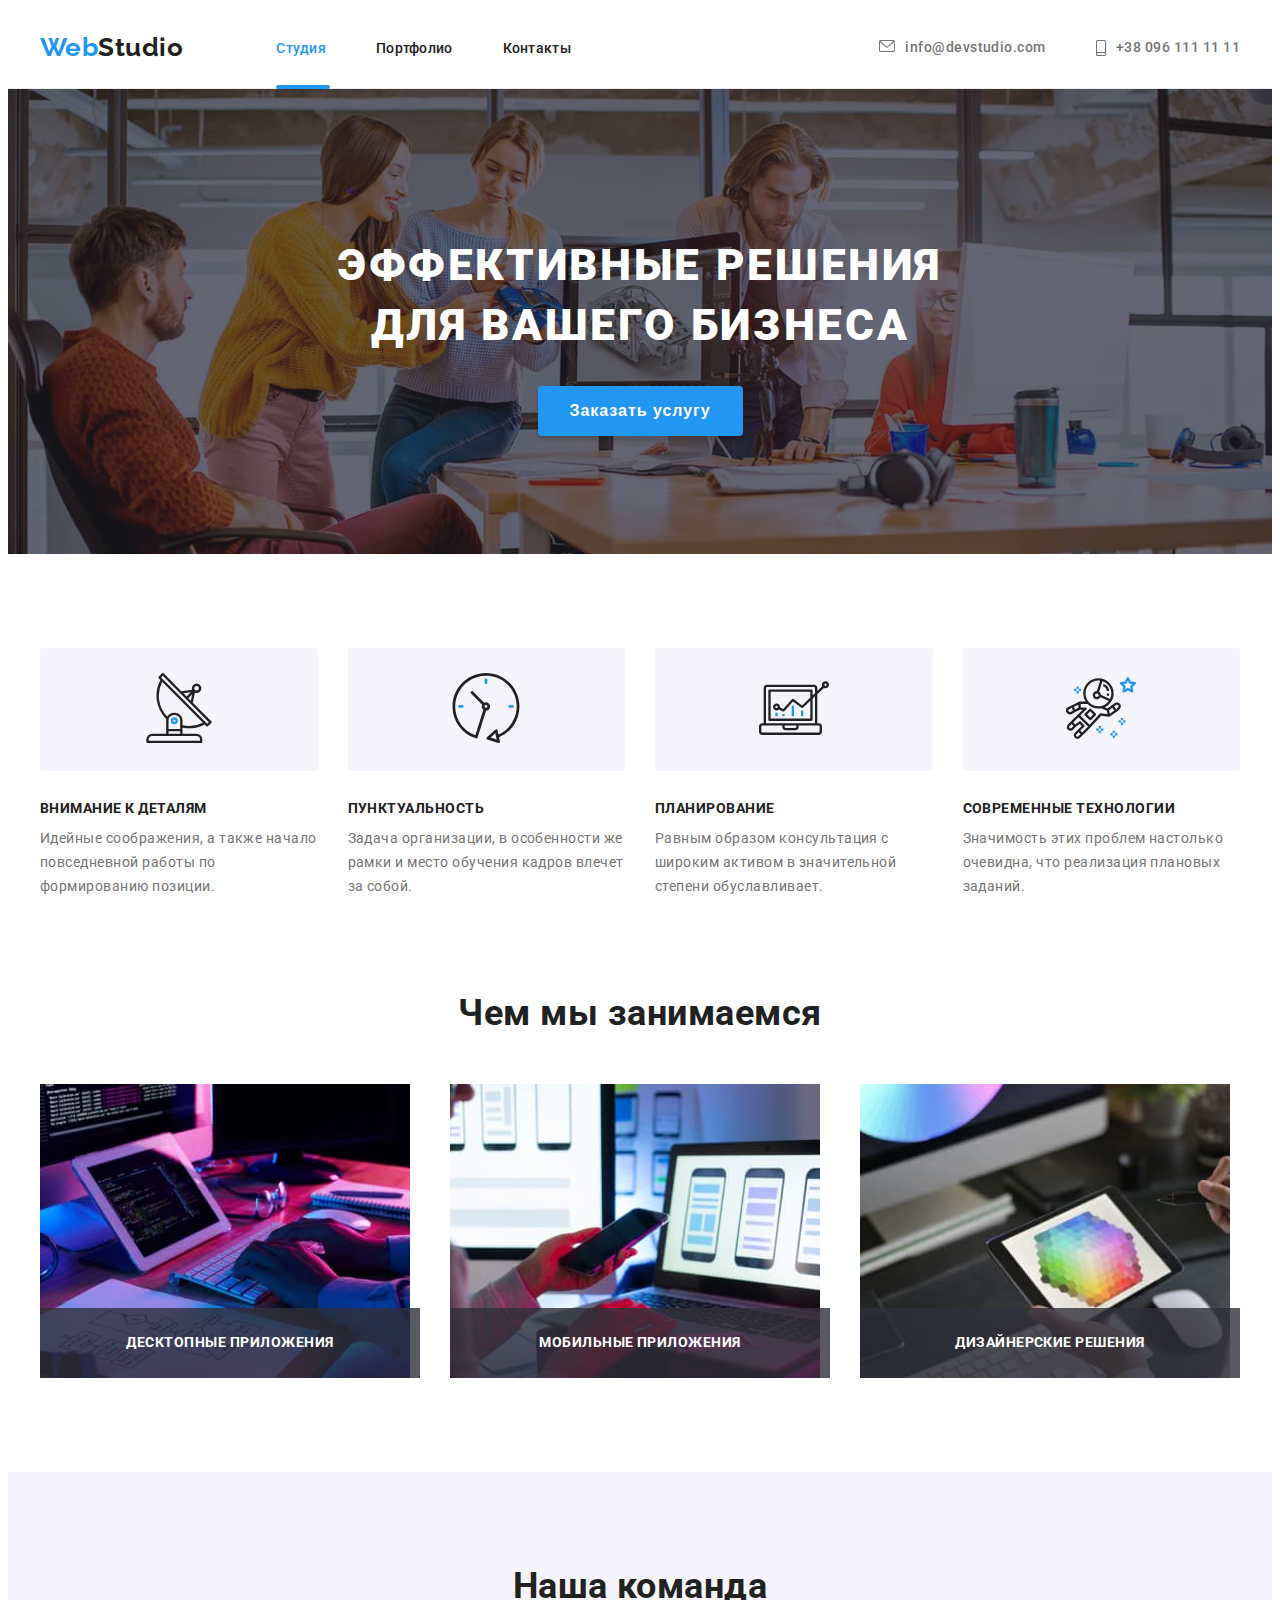
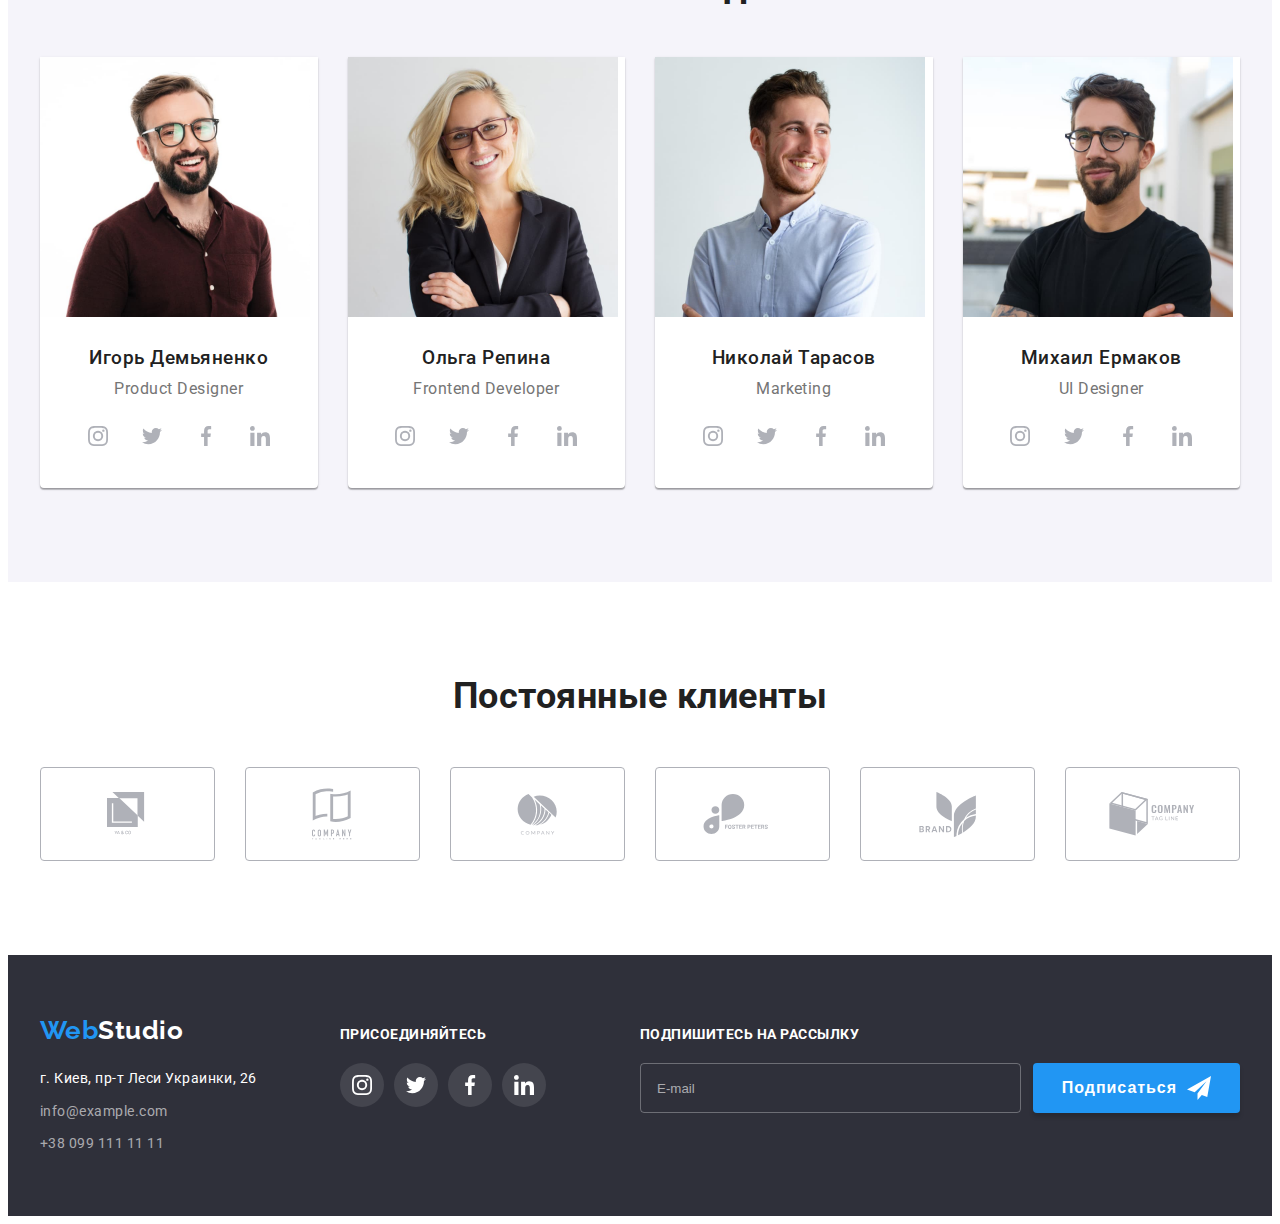
==== commit 1a0182e2: "Адаптация под дисплеи (без адаптивных изображений)" ====
--- a/index.html
+++ b/index.html
@@ -21,13 +21,27 @@
   </head>
 
   <body class="body">
-    <!-- <header class="site-header">
+    <header class="site-header">
       <div class="container site-header__container">
         <a href="./index.html" lang="en" class="logo site-header__logo">
           <span class="logo__accent">Web</span>Studio
         </a>
+
+        <button class="mobile-menu__btn" data-menu-button>
+          <svg class="mobile-menu__btn-icon" width="40" height="40">
+            <use
+              class="mobile-menu__btn-open"
+              href="./images/icons.svg#menu"
+            ></use>
+            <use
+              class="mobile-menu__btn-close"
+              href="./images/icons.svg#cross"
+            ></use>
+          </svg>
+        </button>
+
         <nav class="nav">
-          <ul class="nav__list list-none">
+          <ul class="nav__list">
             <li class="nav__item">
               <a href="./index.html" class="nav__link nav__link--current"
                 >Студия</a
@@ -60,7 +74,51 @@
           </li>
         </ul>
       </div>
-    </header> -->
+
+      <div class="mobile-menu" data-menu>
+        <nav class="mobile-menu__nav">
+          <ul class="mobile-menu__nav-list">
+            <li class="mobile-menu__nav-item">
+              <a
+                href="./index.html"
+                class="mobile-menu__nav-link mobile-menu__nav-link--current"
+                >Студия</a
+              >
+            </li>
+            <li class="mobile-menu__nav-item">
+              <a href="./portfolio.html" class="mobile-menu__nav-link"
+                >Портфолио</a
+              >
+            </li>
+            <li class="mobile-menu__nav-item">
+              <a href="#" class="mobile-menu__nav-link">Контакты</a>
+            </li>
+          </ul>
+        </nav>
+        <div class="mobile-menu__contant-wrap">
+          <a href="tel:+380961111111" class="mobile-menu__phone">
+            +38 096 111 11 11
+          </a>
+          <a href="mailto:info@devstudio.com" class="mobile-menu__mail">
+            info@devstudio.com
+          </a>
+          <ul class="mobile-menu__socials-list">
+            <li class="mobile-menu__socials-item">
+              <a href="#" class="mobile-menu__socials-link">Instagram</a>
+            </li>
+            <li class="mobile-menu__socials-item">
+              <a href="#" class="mobile-menu__socials-link">Twitter</a>
+            </li>
+            <li class="mobile-menu__socials-item">
+              <a href="#" class="mobile-menu__socials-link">Facebook</a>
+            </li>
+            <li class="mobile-menu__socials-item">
+              <a href="#" class="mobile-menu__socials-link">LinkedIn</a>
+            </li>
+          </ul>
+        </div>
+      </div>
+    </header>
     <main>
       <!--Герой-->
       <section class="section section__hero">
@@ -506,5 +564,6 @@
     </div>
 
     <script src="./js/modal.js"></script>
+    <script src="./js/mobile-menu.js"></script>
   </body>
 </html>
--- a/css/main.min.css
+++ b/css/main.min.css
@@ -1,2 +1,2 @@
-.card-set,.nav__list,.contact-list,.socials,.site-footer__address-list,.filter{list-style:none;padding:0;margin:0}.nav__link,.contact-list__link,.socials__link,.site-footer__address-link,.projects-list__link{text-decoration:none;-webkit-transition:color 250ms cubic-bezier(0.4, 0, 0.2, 1),background-color 250ms cubic-bezier(0.4, 0, 0.2, 1);transition:color 250ms cubic-bezier(0.4, 0, 0.2, 1),background-color 250ms cubic-bezier(0.4, 0, 0.2, 1)}.visually-hidden{position:absolute !important;clip:rect(1px 1px 1px 1px);clip:rect(1px, 1px, 1px, 1px);padding:0 !important;border:0 !important;height:1px !important;width:1px !important;overflow:hidden}.section{padding-top:60px;padding-bottom:60px;margin-left:auto;margin-right:auto}@media (min-width: 1200px){.section{padding-top:94px;padding-bottom:94px}}.section__title{margin-top:0;margin-bottom:50px;text-align:center;color:#212121;font-size:28px;font-weight:700;line-height:1.14}@media (min-width: 1200px){.section__title{font-size:36px}}.container{max-width:480px;margin:0 auto;padding-left:15px;padding-right:15px}@media (min-width: 768px){.container{max-width:768px}}@media (min-width: 1200px){.container{max-width:1200px}}.btn{padding:10px 32px;border:none;border-radius:4px;background-color:#f5f4fa;color:#212121;font-size:16px;font-weight:700;letter-spacing:0.06em;line-height:1.86;cursor:pointer;-webkit-box-shadow:0px 0px 0px rgba(0,0,0,0.1),0px 0px 0px rgba(0,0,0,0.08),0px 0px 0px rgba(0,0,0,0.12);box-shadow:0px 0px 0px rgba(0,0,0,0.1),0px 0px 0px rgba(0,0,0,0.08),0px 0px 0px rgba(0,0,0,0.12);-webkit-transition:background-color 250ms cubic-bezier(0.4, 0, 0.2, 1),color 250ms cubic-bezier(0.4, 0, 0.2, 1),-webkit-box-shadow 250ms cubic-bezier(0.4, 0, 0.2, 1);transition:background-color 250ms cubic-bezier(0.4, 0, 0.2, 1),color 250ms cubic-bezier(0.4, 0, 0.2, 1),-webkit-box-shadow 250ms cubic-bezier(0.4, 0, 0.2, 1);transition:background-color 250ms cubic-bezier(0.4, 0, 0.2, 1),color 250ms cubic-bezier(0.4, 0, 0.2, 1),box-shadow 250ms cubic-bezier(0.4, 0, 0.2, 1);transition:background-color 250ms cubic-bezier(0.4, 0, 0.2, 1),color 250ms cubic-bezier(0.4, 0, 0.2, 1),box-shadow 250ms cubic-bezier(0.4, 0, 0.2, 1),-webkit-box-shadow 250ms cubic-bezier(0.4, 0, 0.2, 1)}.btn:hover,.btn:focus,.btn--primary{background-color:#2196f3;color:#fff;-webkit-box-shadow:0px 4px 4px rgba(0,0,0,0.15);box-shadow:0px 4px 4px rgba(0,0,0,0.15)}@media (min-width: 768px){.card-set{display:-webkit-box;display:-ms-flexbox;display:flex;-ms-flex-wrap:wrap;flex-wrap:wrap;margin-left:calc(-1 * 30px);margin-top:calc(-1 * 30px)}}.card-set--phone{display:-webkit-box;display:-ms-flexbox;display:flex;-ms-flex-wrap:wrap;flex-wrap:wrap;margin-left:calc(-1 * 30px);margin-top:calc(-1 * 30px)}img{display:block;max-width:100%;height:auto}.body{background-color:#fff;color:#757575;font-family:"Roboto",sans-serif;letter-spacing:0.03em}.logo{color:#212121;font-family:"Raleway",sans-serif;font-weight:700;font-size:24px;text-decoration:none;line-height:1.2}@media (min-width: 1200px){.logo{font-size:26px}}.site-header__logo{margin-right:93px}.site-footer__logo{margin-bottom:20px;display:block;color:var(--white-color)}.logo__accent{color:#2196f3}.site-header{font-size:14px;font-weight:500;border-bottom:1px solid #ececec}.site-header__container{display:-webkit-box;display:-ms-flexbox;display:flex;-webkit-box-align:center;-ms-flex-align:center;align-items:center}.nav{display:-webkit-box;display:-ms-flexbox;display:flex;-webkit-box-align:center;-ms-flex-align:center;align-items:center}.nav__list{display:-webkit-box;display:-ms-flexbox;display:flex}.nav__item:not(:last-child){margin-right:50px}.nav__link{position:relative;display:block;padding-top:32px;padding-bottom:32px;color:#212121;letter-spacing:0.02em}.nav__link:hover,.nav__link:focus{color:#2196f3}.nav__link--current{color:#2196f3}.nav__link--current::after{content:"";position:absolute;bottom:-1px;width:100%;display:block;border:2px solid #2196f3;border-radius:2px}.contact-list{display:-webkit-box;display:-ms-flexbox;display:flex}.site-header__contact-list{margin-left:auto}.contact-list__item{color:var(--primary-text-color)}.contact-list__item:not(:last-child){margin-right:50px}.contact-list__icon{margin-right:10px;fill:currentColor}.contact-list__link{display:-webkit-box;display:-ms-flexbox;display:flex;color:var(--primary-text-color);line-height:1.14}.contact-list__link:hover,.contact-list__link:focus{color:#2196f3}.socials{display:-webkit-box;display:-ms-flexbox;display:flex;-webkit-box-pack:center;-ms-flex-pack:center;justify-content:center}.socials__link{color:#afb1b8}.socials__link:hover,.socials__link:focus{background-color:#2196f3;color:#fff}.socials__item:not(:last-child){margin-right:10px}.socials__link{display:-webkit-box;display:-ms-flexbox;display:flex;padding:12px;border-radius:50%}.socials__icon{width:20px;height:20px;fill:currentColor}@media (min-width: 1200px){.footer__socials{-webkit-box-pack:start;-ms-flex-pack:start;justify-content:start}}.footer-socials__link{color:#fff;background-color:rgba(255,255,255,0.1)}.site-footer{padding-top:60px;padding-bottom:60px;background-color:#2f303a;line-height:1.71;color:#fff}.site-footer__container{text-align:center}@media (min-width: 768px){.site-footer__container{display:-webkit-box;display:-ms-flexbox;display:flex;-ms-flex-wrap:wrap;flex-wrap:wrap;-webkit-box-pack:center;-ms-flex-pack:center;justify-content:center}}@media (min-width: 1200px){.site-footer__container{text-align:left}}@media (max-width: 768px){.site-footer__block:not(:first-child){padding-top:60px}}@media (min-width: 768px){.site-footer__block:last-child{padding-top:60px}.site-footer__block:not(:last-child){-ms-flex-preferred-size:50%;flex-basis:50%}.site-footer__block--large{-ms-flex-preferred-size:450px;flex-basis:450px}}@media (min-width: 1200px){.site-footer__block:not(:first-child){padding-top:12px}.site-footer__block:not(:last-child){-ms-flex-preferred-size:calc(25% - 30px);flex-basis:calc(25% - 30px);margin-right:30px}.site-footer__block--large{-webkit-box-flex:1;-ms-flex-positive:1;flex-grow:1}}.site-footer__address-list{font-style:normal;font-size:14px}.site-footer__address-item:not(:last-child){margin-bottom:8px}@media (min-width: 1200px){.site-footer__address-item:not(:last-child){margin-bottom:9px}}.site-footer__address-link{color:rgba(255,255,255,0.6)}.site-footer__address-link--white{color:#fff}.site-footer__address-link:hover,.site-footer__address-link:focus{color:#2196f3}.site-footer__title{margin-top:0;margin-bottom:20px;color:#fff;font-size:14px;line-height:1.14;text-transform:uppercase}@media (min-width: 1200px){.site-footer__follow-block{-webkit-box-flex:1;-ms-flex-positive:1;flex-grow:1}}@media (min-width: 1200px){.site-footer__follow-form{display:-webkit-box;display:-ms-flexbox;display:flex}}.site-footer__follow-input{width:100%;margin-right:12px;padding:15px 16px;border:1px solid rgba(255,255,255,0.3);border-radius:4px;background-color:transparent;color:#fff}@media (max-width: 1200px){.site-footer__follow-input{margin-bottom:20px}}@media (min-width: 1200px){.site-footer__follow-input{-webkit-box-flex:1;-ms-flex-positive:1;flex-grow:1}}.site-footer__follow-input::-webkit-input-placeholder{color:rgba(255,255,255,0.6)}.site-footer__follow-input:-ms-input-placeholder{color:rgba(255,255,255,0.6)}.site-footer__follow-input::-ms-input-placeholder{color:rgba(255,255,255,0.6)}.site-footer__follow-input::placeholder{color:rgba(255,255,255,0.6)}.site-footer__follow-btn{display:-webkit-box;display:-ms-flexbox;display:flex;-webkit-box-align:center;-ms-flex-align:center;align-items:center;padding-left:29px;padding-right:29px;margin-left:auto;margin-right:auto;background-color:#2196f3;color:#fff;-webkit-box-shadow:0px 4px 4px rgba(0,0,0,0.15);box-shadow:0px 4px 4px rgba(0,0,0,0.15)}.site-footer__follow-icon{width:24px;height:24px;margin-left:10px;fill:currentColor}.section__hero{max-width:1600px;margin-left:auto;margin-right:auto;padding-top:118px;padding-bottom:118px;background-image:-webkit-gradient(linear, left top, left bottom, from(rgba(47,48,58,0.4)), to(rgba(47,48,58,0.4))),url("../images/bg_hero.jpg");background-image:linear-gradient(rgba(47,48,58,0.4), rgba(47,48,58,0.4)),url("../images/bg_hero.jpg");background-position:center;background-size:cover;text-align:center}.hero__title{margin-left:auto;margin-right:auto;margin-bottom:30px;max-width:360px;font-size:26px;font-weight:900;line-height:1.62;letter-spacing:0.06em;color:#fff;text-transform:uppercase}@media (min-width: 1200px){.hero__title{max-width:650px;font-size:44px;line-height:1.36}}.features{font-size:14px}.features__item{width:100%}@media (max-width: 768px){.features__item:not(:last-child){margin-bottom:30px}}@media (min-width: 768px){.features__item{-ms-flex-preferred-size:calc(100% / 2 - 30px);flex-basis:calc(100% / 2 - 30px);margin-left:30px;margin-top:30px}}@media (min-width: 1200px){.features__item{-ms-flex-preferred-size:calc(100% / 4 - 30px);flex-basis:calc(100% / 4 - 30px);margin-left:30px;margin-top:30px}}.features__icon-wrap{border-radius:4px;padding-top:25px;padding-bottom:25px;margin-bottom:30px;text-align:center;background-color:#f5f4fa}.features__icon{width:70px;height:70px}.features__subtitle{margin-top:0;margin-bottom:10px;color:#212121;font-size:14px;text-transform:uppercase;font-weight:700;line-height:1.14;text-align:center}@media (min-width: 768px){.features__subtitle{text-align:left}}.features__info{margin:0;line-height:1.71}.about{display:none;padding-top:0}@media (min-width: 1200px){.about{display:block}}.about__item{position:relative;-ms-flex-preferred-size:calc(100% / 3 - 30px);flex-basis:calc(100% / 3 - 30px);margin-left:30px;margin-top:30px}.about__item-title{position:absolute;width:100%;bottom:0;left:0;margin:0;padding-top:27px;padding-bottom:27px;font-size:14px;line-height:1.14;text-transform:uppercase;text-align:center;color:#fff;background-color:rgba(47,48,58,0.8)}.teammates{background-color:#f5f4fa;font-size:16px;line-height:1.2}.teammates__item{width:100%;border-radius:0px 0px 4px 4px;-webkit-box-shadow:0px 1px 3px rgba(0,0,0,0.12),0px 1px 1px rgba(0,0,0,0.14),0px 2px 1px rgba(0,0,0,0.2);box-shadow:0px 1px 3px rgba(0,0,0,0.12),0px 1px 1px rgba(0,0,0,0.14),0px 2px 1px rgba(0,0,0,0.2);background-color:#fff}@media (max-width: 768px){.teammates__item:not(:last-child){margin-bottom:30px}}@media (min-width: 768px){.teammates__item{-ms-flex-preferred-size:calc(100% / 2 - 30px);flex-basis:calc(100% / 2 - 30px);margin-left:30px;margin-top:30px}}@media (min-width: 1200px){.teammates__item{-ms-flex-preferred-size:calc(100% / 4 - 30px);flex-basis:calc(100% / 4 - 30px);margin-left:30px;margin-top:30px}}.teammates__info{padding-top:30px;padding-bottom:30px;text-align:center}.teammates__name{margin-top:0;margin-bottom:10px;font-weight:500;color:#212121}.teammates__position{margin:0;margin-bottom:16px}@media (max-width: 768px){.clients__item{-ms-flex-preferred-size:calc(100% / 2 - 30px);flex-basis:calc(100% / 2 - 30px);margin-left:30px;margin-top:30px}}@media (min-width: 768px){.clients__item{-ms-flex-preferred-size:calc(100% / 3 - 30px);flex-basis:calc(100% / 3 - 30px);margin-left:30px;margin-top:30px}}@media (min-width: 1200px){.clients__item{-ms-flex-preferred-size:calc(100% / 6 - 30px);flex-basis:calc(100% / 6 - 30px);margin-left:30px;margin-top:30px}}.clients__link{display:-webkit-box;display:-ms-flexbox;display:flex;height:92px;border:1px solid #afb1b8;border-radius:4px;-webkit-box-pack:center;-ms-flex-pack:center;justify-content:center;-webkit-box-align:center;-ms-flex-align:center;align-items:center;color:#afb1b8;-webkit-transition:color 250ms cubic-bezier(0.4, 0, 0.2, 1),border-color 250ms cubic-bezier(0.4, 0, 0.2, 1);transition:color 250ms cubic-bezier(0.4, 0, 0.2, 1),border-color 250ms cubic-bezier(0.4, 0, 0.2, 1)}.clients__link:hover,.clients__link:focus{border-color:#2196f3;color:#2196f3}.clients__icon{fill:currentColor}.backdrop{position:fixed;top:0;left:0;width:100vw;height:100vh;display:-webkit-box;display:-ms-flexbox;display:flex;-webkit-box-align:center;-ms-flex-align:center;align-items:center;-webkit-box-pack:center;-ms-flex-pack:center;justify-content:center;background-color:rgba(0,0,0,0.2);opacity:1;-webkit-transform:scale(1);transform:scale(1);-webkit-transition:opacity 250ms cubic-bezier(0.4, 0, 0.2, 1),visibility 250ms cubic-bezier(0.4, 0, 0.2, 1),-webkit-transform 250ms cubic-bezier(0.4, 0, 0.2, 1);transition:opacity 250ms cubic-bezier(0.4, 0, 0.2, 1),visibility 250ms cubic-bezier(0.4, 0, 0.2, 1),-webkit-transform 250ms cubic-bezier(0.4, 0, 0.2, 1);transition:opacity 250ms cubic-bezier(0.4, 0, 0.2, 1),transform 250ms cubic-bezier(0.4, 0, 0.2, 1),visibility 250ms cubic-bezier(0.4, 0, 0.2, 1);transition:opacity 250ms cubic-bezier(0.4, 0, 0.2, 1),transform 250ms cubic-bezier(0.4, 0, 0.2, 1),visibility 250ms cubic-bezier(0.4, 0, 0.2, 1),-webkit-transform 250ms cubic-bezier(0.4, 0, 0.2, 1)}.backdrop.is-hidden{pointer-events:none;visibility:hidden;opacity:0;-webkit-transform:scale(1.1);transform:scale(1.1)}.modal{position:relative;max-height:100%;max-width:450px;overflow:auto;padding:40px;border-radius:4px;background-color:#fff;-webkit-box-shadow:0px 1px 3px rgba(0,0,0,0.12),0px 1px 1px rgba(0,0,0,0.14),0px 2px 1px rgba(0,0,0,0.2);box-shadow:0px 1px 3px rgba(0,0,0,0.12),0px 1px 1px rgba(0,0,0,0.14),0px 2px 1px rgba(0,0,0,0.2)}@media (min-width: 1200px){.modal{max-width:530px}}.modal__close-btn{position:absolute;top:8px;right:8px;display:-webkit-box;display:-ms-flexbox;display:flex;padding:6px;-webkit-box-pack:center;-ms-flex-pack:center;justify-content:center;-webkit-box-align:center;-ms-flex-align:center;align-items:center;border:1px solid rgba(0,0,0,0.1);border-radius:50%;background-color:#fff;color:#000000;cursor:pointer;-webkit-transition:color 250ms cubic-bezier(0.4, 0, 0.2, 1);transition:color 250ms cubic-bezier(0.4, 0, 0.2, 1)}.modal__close-btn:hover,.modal__close-btn:focus{color:#2196f3}.modal__close-icon{fill:currentColor;width:18px;height:18px}.modal__title{margin-top:0;margin-bottom:12px;font-size:20px;line-height:1.5;letter-spacing:0.03em;color:#212121;text-align:center}@media (min-width: 1200px){.modal__title{text-align:left;line-height:1.15}}.modal__field{position:relative;display:block;margin-bottom:10px}.modal__input,.modal__comment{display:block;width:100%;border:1px solid rgba(33,33,33,0.2);border-radius:4px}.modal__input{padding-top:11px;padding-right:12px;padding-bottom:11px;padding-left:42px;font-size:14px}.modal__input:focus{border-color:#2196f3;outline:none}.modal__input:focus ~ .modal__input-icon{fill:#2196f3}.modal__comment{padding:16px 12px;height:120px;resize:none;font-size:12px;line-height:1.17;letter-spacing:0.01em}.modal__comment::-webkit-input-placeholder{color:#757575;font-size:12px;line-height:1.17;letter-spacing:0.01em}.modal__comment:-ms-input-placeholder{color:#757575;font-size:12px;line-height:1.17;letter-spacing:0.01em}.modal__comment::-ms-input-placeholder{color:#757575;font-size:12px;line-height:1.17;letter-spacing:0.01em}.modal__comment::placeholder{color:#757575;font-size:12px;line-height:1.17;letter-spacing:0.01em}.modal__comment:focus{border-color:#2196f3;outline:none}.modal__label{font-size:12px;line-height:1.17}.modal__input-icon{position:absolute;bottom:11px;left:12px;width:18px;height:18px;fill:#212121}.checkbox__field{display:-webkit-box;display:-ms-flexbox;display:flex;-ms-flex-line-pack:center;align-content:center;-webkit-box-pack:center;-ms-flex-pack:center;justify-content:center;vertical-align:middle;margin-top:20px;margin-bottom:30px}.modal__custom-checkbox{display:-webkit-box;display:-ms-flexbox;display:flex;-webkit-box-align:center;-ms-flex-align:center;align-items:center;-webkit-box-pack:center;-ms-flex-pack:center;justify-content:center;width:16px;height:15px;margin-right:8px;border:2px solid #212121;border-radius:2px;color:transparent;-webkit-transition:color 250ms cubic-bezier(0.4, 0, 0.2, 1),background-color 250ms cubic-bezier(0.4, 0, 0.2, 1),border-color 250ms cubic-bezier(0.4, 0, 0.2, 1);transition:color 250ms cubic-bezier(0.4, 0, 0.2, 1),background-color 250ms cubic-bezier(0.4, 0, 0.2, 1),border-color 250ms cubic-bezier(0.4, 0, 0.2, 1)}.modal__original-checkbox:checked ~ .modal__custom-checkbox{background-color:#2196f3;color:#fff;border-color:transparent}.modal__checkbox-icon{fill:currentColor}.modal__checkbox-label{font-size:12px;line-height:1.3;letter-spacing:0.03em}@media (min-width: 1200px){.modal__checkbox-label{font-size:14px;line-height:1.16}}.modal__checkbox-link{color:#2196f3}.modal__btn{display:block;margin-left:auto;margin-right:auto;padding:10px 55px}.modal__btn:hover,.modal__btn:focus{background-color:#188ce8}.filter{display:-webkit-box;display:-ms-flexbox;display:flex;-webkit-box-pack:center;-ms-flex-pack:center;justify-content:center;margin-bottom:50px}.filter__item:not(:last-child){margin-right:8px}.filter__btn{font-weight:500;line-height:1.6;padding:6px 22px}.projects-list__item{-ms-flex-preferred-size:calc(100% / 3 - 30px);flex-basis:calc(100% / 3 - 30px);margin-left:30px;margin-top:30px}.projects-list__link{display:block;-webkit-box-shadow:0px 0px 0px rgba(0,0,0,0.12),0px 0px 0px rgba(0,0,0,0.06),0px 0px 0px rgba(0,0,0,0.16);box-shadow:0px 0px 0px rgba(0,0,0,0.12),0px 0px 0px rgba(0,0,0,0.06),0px 0px 0px rgba(0,0,0,0.16);-webkit-transition:-webkit-box-shadow 250ms cubic-bezier(0.4, 0, 0.2, 1);transition:-webkit-box-shadow 250ms cubic-bezier(0.4, 0, 0.2, 1);transition:box-shadow 250ms cubic-bezier(0.4, 0, 0.2, 1);transition:box-shadow 250ms cubic-bezier(0.4, 0, 0.2, 1), -webkit-box-shadow 250ms cubic-bezier(0.4, 0, 0.2, 1)}.projects-list__link:hover,.projects-list__link:focus{-webkit-box-shadow:0px 1px 1px rgba(0,0,0,0.12),0px 4px 4px rgba(0,0,0,0.06),1px 4px 6px rgba(0,0,0,0.16);box-shadow:0px 1px 1px rgba(0,0,0,0.12),0px 4px 4px rgba(0,0,0,0.06),1px 4px 6px rgba(0,0,0,0.16)}.project__wrap-img{position:relative;overflow:hidden}.project__description{position:absolute;top:100%;left:0;width:100%;height:100%;margin:0;padding:63px 24px;font-size:18px;line-height:1.56;color:#fff;background-color:rgba(33,150,243,0.9);-webkit-transform:translateY(0);transform:translateY(0);-webkit-transition:-webkit-transform 250ms cubic-bezier(0.4, 0, 0.2, 1);transition:-webkit-transform 250ms cubic-bezier(0.4, 0, 0.2, 1);transition:transform 250ms cubic-bezier(0.4, 0, 0.2, 1);transition:transform 250ms cubic-bezier(0.4, 0, 0.2, 1), -webkit-transform 250ms cubic-bezier(0.4, 0, 0.2, 1)}.projects-list__link:hover .project__description,.projects-list__link:focus .project__description{-webkit-transform:translateY(-100%);transform:translateY(-100%)}.project__meta{padding:20px 24px;border-right:1px solid #ececec;border-bottom:1px solid #ececec;border-left:1px solid #ececec}.project__title{margin-top:0;margin-bottom:4px;font-size:18px;line-height:2;color:#212121}.project__type{margin:0;color:#757575;font-size:16px;line-height:1.88}
+.card-set,.nav__list,.contact-list,.socials,.site-footer__address-list,.mobile-menu__nav-list,.mobile-menu__socials-list,.filter{list-style:none;padding:0;margin:0}.nav__link,.contact-list__link,.socials__link,.site-footer__address-link,.mobile-menu__nav-link,.mobile-menu__phone,.mobile-menu__mail,.mobile-menu__socials-link,.projects-list__link{text-decoration:none;-webkit-transition:color 250ms cubic-bezier(0.4, 0, 0.2, 1),background-color 250ms cubic-bezier(0.4, 0, 0.2, 1);transition:color 250ms cubic-bezier(0.4, 0, 0.2, 1),background-color 250ms cubic-bezier(0.4, 0, 0.2, 1)}.visually-hidden{position:absolute !important;clip:rect(1px 1px 1px 1px);clip:rect(1px, 1px, 1px, 1px);padding:0 !important;border:0 !important;height:1px !important;width:1px !important;overflow:hidden}.section{padding-top:60px;padding-bottom:60px;margin-left:auto;margin-right:auto}@media (min-width: 1200px){.section{padding-top:94px;padding-bottom:94px}}.section__title{margin-top:0;margin-bottom:50px;text-align:center;color:#212121;font-size:28px;font-weight:700;line-height:1.14}@media (min-width: 1200px){.section__title{font-size:36px}}.container{max-width:480px;margin:0 auto;padding-left:15px;padding-right:15px}@media (min-width: 768px){.container{max-width:768px}}@media (min-width: 1200px){.container{max-width:1200px}}.btn{padding:10px 32px;border:none;border-radius:4px;background-color:#f5f4fa;color:#212121;font-size:16px;font-weight:700;letter-spacing:0.06em;line-height:1.86;cursor:pointer;-webkit-box-shadow:0px 0px 0px rgba(0,0,0,0.1),0px 0px 0px rgba(0,0,0,0.08),0px 0px 0px rgba(0,0,0,0.12);box-shadow:0px 0px 0px rgba(0,0,0,0.1),0px 0px 0px rgba(0,0,0,0.08),0px 0px 0px rgba(0,0,0,0.12);-webkit-transition:background-color 250ms cubic-bezier(0.4, 0, 0.2, 1),color 250ms cubic-bezier(0.4, 0, 0.2, 1),-webkit-box-shadow 250ms cubic-bezier(0.4, 0, 0.2, 1);transition:background-color 250ms cubic-bezier(0.4, 0, 0.2, 1),color 250ms cubic-bezier(0.4, 0, 0.2, 1),-webkit-box-shadow 250ms cubic-bezier(0.4, 0, 0.2, 1);transition:background-color 250ms cubic-bezier(0.4, 0, 0.2, 1),color 250ms cubic-bezier(0.4, 0, 0.2, 1),box-shadow 250ms cubic-bezier(0.4, 0, 0.2, 1);transition:background-color 250ms cubic-bezier(0.4, 0, 0.2, 1),color 250ms cubic-bezier(0.4, 0, 0.2, 1),box-shadow 250ms cubic-bezier(0.4, 0, 0.2, 1),-webkit-box-shadow 250ms cubic-bezier(0.4, 0, 0.2, 1)}.btn:hover,.btn:focus,.btn--primary{background-color:#2196f3;color:#fff;-webkit-box-shadow:0px 4px 4px rgba(0,0,0,0.15);box-shadow:0px 4px 4px rgba(0,0,0,0.15)}@media (min-width: 768px){.card-set{display:-webkit-box;display:-ms-flexbox;display:flex;-ms-flex-wrap:wrap;flex-wrap:wrap;margin-left:calc(-1 * 30px);margin-top:calc(-1 * 30px)}}.card-set--phone{display:-webkit-box;display:-ms-flexbox;display:flex;-ms-flex-wrap:wrap;flex-wrap:wrap;margin-left:calc(-1 * 30px);margin-top:calc(-1 * 30px)}img{display:block;max-width:100%;height:auto}.body{background-color:#fff;color:#757575;font-family:"Roboto",sans-serif;letter-spacing:0.03em}.logo{color:#212121;font-family:"Raleway",sans-serif;font-weight:700;font-size:24px;text-decoration:none;line-height:1.2}@media (min-width: 1200px){.logo{font-size:26px}}@media (min-width: 768px){.site-header__logo{margin-right:88px}}@media (min-width: 1200px){.site-header__logo{margin-right:93px}}.site-footer__logo{margin-bottom:20px;display:block;color:var(--white-color)}.logo__accent{color:#2196f3}.site-header{font-size:14px;font-weight:500;border-bottom:1px solid #ececec}@media (max-width: 767px){.site-header{padding-top:10px;padding-bottom:10px}}.site-header__container{display:-webkit-box;display:-ms-flexbox;display:flex;-webkit-box-pack:justify;-ms-flex-pack:justify;justify-content:space-between;-webkit-box-align:center;-ms-flex-align:center;align-items:center}.nav{display:none}@media (min-width: 768px){.nav{display:-webkit-box;display:-ms-flexbox;display:flex;-webkit-box-align:center;-ms-flex-align:center;align-items:center}}.nav__list{display:-webkit-box;display:-ms-flexbox;display:flex}.nav__item:not(:last-child){margin-right:50px}.nav__link{position:relative;display:block;padding-top:32px;padding-bottom:32px;color:#212121;letter-spacing:0.02em}.nav__link:hover,.nav__link:focus{color:#2196f3}.nav__link--current{color:#2196f3}.nav__link--current::after{content:"";position:absolute;bottom:-1px;width:100%;display:block;border:2px solid #2196f3;border-radius:2px}.contact-list{display:none}@media (min-width: 768px){.contact-list{display:-webkit-box;display:-ms-flexbox;display:flex;-webkit-box-orient:vertical;-webkit-box-direction:normal;-ms-flex-direction:column;flex-direction:column;margin-left:auto}}@media (min-width: 1200px){.contact-list{-webkit-box-orient:horizontal;-webkit-box-direction:normal;-ms-flex-direction:row;flex-direction:row}}.site-header__contact-list{margin-left:auto}.contact-list__item{color:var(--primary-text-color)}@media (min-width: 1200px){.contact-list__item:not(:last-child){margin-right:50px}}@media (min-width: 768px){.contact-list__item{margin-bottom:10px}}@media (min-width: 1200px){.contact-list__item{margin-bottom:0}}.contact-list__icon{fill:currentColor;margin-right:8px}@media (min-width: 1200px){.contact-list__icon{margin-right:10px}}.contact-list__link{display:-webkit-box;display:-ms-flexbox;display:flex;color:var(--primary-text-color);line-height:1.14}.contact-list__link:hover,.contact-list__link:focus{color:#2196f3}.socials{display:-webkit-box;display:-ms-flexbox;display:flex;-webkit-box-pack:center;-ms-flex-pack:center;justify-content:center}.socials__link{color:#afb1b8}.socials__link:hover,.socials__link:focus{background-color:#2196f3;color:#fff}.socials__item:not(:last-child){margin-right:10px}.socials__link{display:-webkit-box;display:-ms-flexbox;display:flex;padding:12px;border-radius:50%}.socials__icon{width:20px;height:20px;fill:currentColor}@media (min-width: 1200px){.footer__socials{-webkit-box-pack:start;-ms-flex-pack:start;justify-content:start}}.footer-socials__link{color:#fff;background-color:rgba(255,255,255,0.1)}.site-footer{padding-top:60px;padding-bottom:60px;background-color:#2f303a;line-height:1.71;color:#fff}.site-footer__container{text-align:center}@media (min-width: 768px){.site-footer__container{display:-webkit-box;display:-ms-flexbox;display:flex;-ms-flex-wrap:wrap;flex-wrap:wrap;-webkit-box-pack:center;-ms-flex-pack:center;justify-content:center}}@media (min-width: 1200px){.site-footer__container{text-align:left}}@media (max-width: 767px){.site-footer__block:not(:first-child){padding-top:60px}}@media (min-width: 768px){.site-footer__block:last-child{padding-top:60px}.site-footer__block:not(:last-child){-ms-flex-preferred-size:50%;flex-basis:50%}.site-footer__block--large{-ms-flex-preferred-size:450px;flex-basis:450px}}@media (min-width: 1200px){.site-footer__block:not(:first-child){padding-top:12px}.site-footer__block:not(:last-child){-ms-flex-preferred-size:calc(25% - 30px);flex-basis:calc(25% - 30px);margin-right:30px}.site-footer__block--large{-webkit-box-flex:1;-ms-flex-positive:1;flex-grow:1}}.site-footer__address-list{font-style:normal;font-size:14px}.site-footer__address-item:not(:last-child){margin-bottom:8px}@media (min-width: 1200px){.site-footer__address-item:not(:last-child){margin-bottom:9px}}.site-footer__address-link{color:rgba(255,255,255,0.6)}.site-footer__address-link--white{color:#fff}.site-footer__address-link:hover,.site-footer__address-link:focus{color:#2196f3}.site-footer__title{margin-top:0;margin-bottom:20px;color:#fff;font-size:14px;line-height:1.14;text-transform:uppercase}@media (min-width: 1200px){.site-footer__follow-block{-webkit-box-flex:1;-ms-flex-positive:1;flex-grow:1}}@media (min-width: 1200px){.site-footer__follow-form{display:-webkit-box;display:-ms-flexbox;display:flex}}.site-footer__follow-input{width:100%;margin-right:12px;padding:15px 16px;border:1px solid rgba(255,255,255,0.3);border-radius:4px;background-color:transparent;color:#fff}@media (max-width: 1199px){.site-footer__follow-input{margin-bottom:20px}}@media (min-width: 1200px){.site-footer__follow-input{-webkit-box-flex:1;-ms-flex-positive:1;flex-grow:1}}.site-footer__follow-input::-webkit-input-placeholder{color:rgba(255,255,255,0.6)}.site-footer__follow-input:-ms-input-placeholder{color:rgba(255,255,255,0.6)}.site-footer__follow-input::-ms-input-placeholder{color:rgba(255,255,255,0.6)}.site-footer__follow-input::placeholder{color:rgba(255,255,255,0.6)}.site-footer__follow-btn{display:-webkit-box;display:-ms-flexbox;display:flex;-webkit-box-align:center;-ms-flex-align:center;align-items:center;padding-left:29px;padding-right:29px;margin-left:auto;margin-right:auto;background-color:#2196f3;color:#fff;-webkit-box-shadow:0px 4px 4px rgba(0,0,0,0.15);box-shadow:0px 4px 4px rgba(0,0,0,0.15)}.site-footer__follow-icon{width:24px;height:24px;margin-left:10px;fill:currentColor}.mobile-menu__btn{position:relative;z-index:10;border:none;background-color:transparent;-webkit-transition:color 250ms cubic-bezier(0.4, 0, 0.2, 1);transition:color 250ms cubic-bezier(0.4, 0, 0.2, 1)}.mobile-menu__btn:hover,.mobile-menu__btn:focus{color:#2196f3}.mobile-menu__btn.is-open .mobile-menu__btn-close{display:block}.mobile-menu__btn.is-open .mobile-menu__btn-open{display:none}@media (min-width: 768px){.mobile-menu__btn{display:none}}.mobile-menu__btn-icon{fill:currentColor}.mobile-menu__btn-close{display:none}.mobile-menu{position:fixed;top:0;left:0;width:100%;height:100vh;z-index:9;padding-top:48px;padding-bottom:48px;padding-left:40px;-webkit-transform:translateY(100%);transform:translateY(100%);display:-webkit-box;display:-ms-flexbox;display:flex;-webkit-box-orient:vertical;-webkit-box-direction:normal;-ms-flex-direction:column;flex-direction:column;-webkit-box-pack:justify;-ms-flex-pack:justify;justify-content:space-between;overflow:scroll;background-color:#fff;-webkit-transition:-webkit-transform 250ms cubic-bezier(0.4, 0, 0.2, 1);transition:-webkit-transform 250ms cubic-bezier(0.4, 0, 0.2, 1);transition:transform 250ms cubic-bezier(0.4, 0, 0.2, 1);transition:transform 250ms cubic-bezier(0.4, 0, 0.2, 1), -webkit-transform 250ms cubic-bezier(0.4, 0, 0.2, 1)}.mobile-menu.is-open{-webkit-transform:translateY(0);transform:translateY(0)}@media (min-width: 768px){.mobile-menu{display:none}}.mobile-menu__nav-item{margin-bottom:32px}.mobile-menu__nav-link{font-size:40px;color:#212121}.mobile-menu__nav-link--current{color:#2196f3}.mobile-menu__phone{display:block;margin-bottom:32px;color:#2196f3;font-size:34px;line-height:1.18;letter-spacing:0.02em}@media screen and (max-width: 445px){.mobile-menu__phone{font-size:27px}}.mobile-menu__mail{display:block;margin-bottom:64px;color:#757575;font-size:24px;line-height:1.17;letter-spacing:0.02em}.mobile-menu__socials-list{display:-webkit-box;display:-ms-flexbox;display:flex}@media screen and (max-width: 445px){.mobile-menu__socials-list{-webkit-box-orient:vertical;-webkit-box-direction:normal;-ms-flex-direction:column;flex-direction:column}}.mobile-menu__socials-item:not(:last-child){padding-right:10px;margin-right:10px;border-right:1px solid rgba(33,33,33,0.2)}@media screen and (max-width: 445px){.mobile-menu__socials-item:not(:last-child){border-right:none;margin-bottom:10px}}.mobile-menu__socials-link{font-size:18px;color:#2196f3}.section__hero{max-width:1600px;margin-left:auto;margin-right:auto;padding-top:118px;padding-bottom:118px;background-image:-webkit-gradient(linear, left top, left bottom, from(rgba(47,48,58,0.4)), to(rgba(47,48,58,0.4))),url("../images/bg_hero.jpg");background-image:linear-gradient(rgba(47,48,58,0.4), rgba(47,48,58,0.4)),url("../images/bg_hero.jpg");background-position:center;background-size:cover;text-align:center}.hero__title{margin-left:auto;margin-right:auto;margin-bottom:30px;max-width:360px;font-size:26px;font-weight:900;line-height:1.62;letter-spacing:0.06em;color:#fff;text-transform:uppercase}@media (min-width: 1200px){.hero__title{max-width:650px;font-size:44px;line-height:1.36}}.features{font-size:14px}.features__item{width:100%}@media (max-width: 767px){.features__item:not(:last-child){margin-bottom:30px}}@media (min-width: 768px){.features__item{-ms-flex-preferred-size:calc(100% / 2 - 30px);flex-basis:calc(100% / 2 - 30px);margin-left:30px;margin-top:30px}}@media (min-width: 1200px){.features__item{-ms-flex-preferred-size:calc(100% / 4 - 30px);flex-basis:calc(100% / 4 - 30px);margin-left:30px;margin-top:30px}}.features__icon-wrap{border-radius:4px;padding-top:25px;padding-bottom:25px;margin-bottom:30px;text-align:center;background-color:#f5f4fa}.features__icon{width:70px;height:70px}.features__subtitle{margin-top:0;margin-bottom:10px;color:#212121;font-size:14px;text-transform:uppercase;font-weight:700;line-height:1.14;text-align:center}@media (min-width: 768px){.features__subtitle{text-align:left}}.features__info{margin:0;line-height:1.71}.about{display:none;padding-top:0}@media (min-width: 1200px){.about{display:block}}.about__item{position:relative;-ms-flex-preferred-size:calc(100% / 3 - 30px);flex-basis:calc(100% / 3 - 30px);margin-left:30px;margin-top:30px}.about__item-title{position:absolute;width:100%;bottom:0;left:0;margin:0;padding-top:27px;padding-bottom:27px;font-size:14px;line-height:1.14;text-transform:uppercase;text-align:center;color:#fff;background-color:rgba(47,48,58,0.8)}.teammates{background-color:#f5f4fa;font-size:16px;line-height:1.2}.teammates__item{width:100%;border-radius:0px 0px 4px 4px;-webkit-box-shadow:0px 1px 3px rgba(0,0,0,0.12),0px 1px 1px rgba(0,0,0,0.14),0px 2px 1px rgba(0,0,0,0.2);box-shadow:0px 1px 3px rgba(0,0,0,0.12),0px 1px 1px rgba(0,0,0,0.14),0px 2px 1px rgba(0,0,0,0.2);background-color:#fff}@media (max-width: 767px){.teammates__item:not(:last-child){margin-bottom:30px}}@media (min-width: 768px){.teammates__item{-ms-flex-preferred-size:calc(100% / 2 - 30px);flex-basis:calc(100% / 2 - 30px);margin-left:30px;margin-top:30px}}@media (min-width: 1200px){.teammates__item{-ms-flex-preferred-size:calc(100% / 4 - 30px);flex-basis:calc(100% / 4 - 30px);margin-left:30px;margin-top:30px}}.teammates__info{padding-top:30px;padding-bottom:30px;text-align:center}.teammates__name{margin-top:0;margin-bottom:10px;font-weight:500;color:#212121}.teammates__position{margin:0;margin-bottom:16px}@media (max-width: 767px){.clients__item{-ms-flex-preferred-size:calc(100% / 2 - 30px);flex-basis:calc(100% / 2 - 30px);margin-left:30px;margin-top:30px}}@media (min-width: 768px){.clients__item{-ms-flex-preferred-size:calc(100% / 3 - 30px);flex-basis:calc(100% / 3 - 30px);margin-left:30px;margin-top:30px}}@media (min-width: 1200px){.clients__item{-ms-flex-preferred-size:calc(100% / 6 - 30px);flex-basis:calc(100% / 6 - 30px);margin-left:30px;margin-top:30px}}.clients__link{display:-webkit-box;display:-ms-flexbox;display:flex;height:92px;border:1px solid #afb1b8;border-radius:4px;-webkit-box-pack:center;-ms-flex-pack:center;justify-content:center;-webkit-box-align:center;-ms-flex-align:center;align-items:center;color:#afb1b8;-webkit-transition:color 250ms cubic-bezier(0.4, 0, 0.2, 1),border-color 250ms cubic-bezier(0.4, 0, 0.2, 1);transition:color 250ms cubic-bezier(0.4, 0, 0.2, 1),border-color 250ms cubic-bezier(0.4, 0, 0.2, 1)}.clients__link:hover,.clients__link:focus{border-color:#2196f3;color:#2196f3}.clients__icon{fill:currentColor}.backdrop{position:fixed;top:0;left:0;width:100vw;height:100vh;z-index:99;display:-webkit-box;display:-ms-flexbox;display:flex;-webkit-box-align:center;-ms-flex-align:center;align-items:center;-webkit-box-pack:center;-ms-flex-pack:center;justify-content:center;background-color:rgba(0,0,0,0.2);opacity:1;-webkit-transform:scale(1);transform:scale(1);-webkit-transition:opacity 250ms cubic-bezier(0.4, 0, 0.2, 1),visibility 250ms cubic-bezier(0.4, 0, 0.2, 1),-webkit-transform 250ms cubic-bezier(0.4, 0, 0.2, 1);transition:opacity 250ms cubic-bezier(0.4, 0, 0.2, 1),visibility 250ms cubic-bezier(0.4, 0, 0.2, 1),-webkit-transform 250ms cubic-bezier(0.4, 0, 0.2, 1);transition:opacity 250ms cubic-bezier(0.4, 0, 0.2, 1),transform 250ms cubic-bezier(0.4, 0, 0.2, 1),visibility 250ms cubic-bezier(0.4, 0, 0.2, 1);transition:opacity 250ms cubic-bezier(0.4, 0, 0.2, 1),transform 250ms cubic-bezier(0.4, 0, 0.2, 1),visibility 250ms cubic-bezier(0.4, 0, 0.2, 1),-webkit-transform 250ms cubic-bezier(0.4, 0, 0.2, 1)}.backdrop.is-hidden{pointer-events:none;visibility:hidden;opacity:0;-webkit-transform:scale(1.1);transform:scale(1.1)}.modal{position:relative;max-height:100%;max-width:450px;overflow:auto;padding:40px;border-radius:4px;background-color:#fff;-webkit-box-shadow:0px 1px 3px rgba(0,0,0,0.12),0px 1px 1px rgba(0,0,0,0.14),0px 2px 1px rgba(0,0,0,0.2);box-shadow:0px 1px 3px rgba(0,0,0,0.12),0px 1px 1px rgba(0,0,0,0.14),0px 2px 1px rgba(0,0,0,0.2)}@media (min-width: 1200px){.modal{max-width:530px}}.modal__close-btn{position:absolute;top:8px;right:8px;display:-webkit-box;display:-ms-flexbox;display:flex;padding:6px;-webkit-box-pack:center;-ms-flex-pack:center;justify-content:center;-webkit-box-align:center;-ms-flex-align:center;align-items:center;border:1px solid rgba(0,0,0,0.1);border-radius:50%;background-color:#fff;color:#000000;cursor:pointer;-webkit-transition:color 250ms cubic-bezier(0.4, 0, 0.2, 1);transition:color 250ms cubic-bezier(0.4, 0, 0.2, 1)}.modal__close-btn:hover,.modal__close-btn:focus{color:#2196f3}.modal__close-icon{fill:currentColor;width:18px;height:18px}.modal__title{margin-top:0;margin-bottom:12px;font-size:20px;line-height:1.5;letter-spacing:0.03em;color:#212121;text-align:center}@media (min-width: 1200px){.modal__title{text-align:left;line-height:1.15}}.modal__field{position:relative;display:block;margin-bottom:10px}.modal__input,.modal__comment{display:block;width:100%;border:1px solid rgba(33,33,33,0.2);border-radius:4px}.modal__input{padding-top:11px;padding-right:12px;padding-bottom:11px;padding-left:42px;font-size:14px}.modal__input:focus{border-color:#2196f3;outline:none}.modal__input:focus ~ .modal__input-icon{fill:#2196f3}.modal__comment{padding:16px 12px;height:120px;resize:none;font-size:12px;line-height:1.17;letter-spacing:0.01em}.modal__comment::-webkit-input-placeholder{color:#757575;font-size:12px;line-height:1.17;letter-spacing:0.01em}.modal__comment:-ms-input-placeholder{color:#757575;font-size:12px;line-height:1.17;letter-spacing:0.01em}.modal__comment::-ms-input-placeholder{color:#757575;font-size:12px;line-height:1.17;letter-spacing:0.01em}.modal__comment::placeholder{color:#757575;font-size:12px;line-height:1.17;letter-spacing:0.01em}.modal__comment:focus{border-color:#2196f3;outline:none}.modal__label{font-size:12px;line-height:1.17}.modal__input-icon{position:absolute;bottom:11px;left:12px;width:18px;height:18px;fill:#212121}.checkbox__field{display:-webkit-box;display:-ms-flexbox;display:flex;-ms-flex-line-pack:center;align-content:center;-webkit-box-pack:center;-ms-flex-pack:center;justify-content:center;vertical-align:middle;margin-top:20px;margin-bottom:30px}.modal__custom-checkbox{display:-webkit-box;display:-ms-flexbox;display:flex;-webkit-box-align:center;-ms-flex-align:center;align-items:center;-webkit-box-pack:center;-ms-flex-pack:center;justify-content:center;width:16px;height:15px;margin-right:8px;border:2px solid #212121;border-radius:2px;color:transparent;-webkit-transition:color 250ms cubic-bezier(0.4, 0, 0.2, 1),background-color 250ms cubic-bezier(0.4, 0, 0.2, 1),border-color 250ms cubic-bezier(0.4, 0, 0.2, 1);transition:color 250ms cubic-bezier(0.4, 0, 0.2, 1),background-color 250ms cubic-bezier(0.4, 0, 0.2, 1),border-color 250ms cubic-bezier(0.4, 0, 0.2, 1)}.modal__original-checkbox:checked ~ .modal__custom-checkbox{background-color:#2196f3;color:#fff;border-color:transparent}.modal__checkbox-icon{fill:currentColor}.modal__checkbox-label{font-size:12px;line-height:1.3;letter-spacing:0.03em}@media (min-width: 1200px){.modal__checkbox-label{font-size:14px;line-height:1.16}}.modal__checkbox-link{color:#2196f3}.modal__btn{display:block;margin-left:auto;margin-right:auto;padding:10px 55px}.modal__btn:hover,.modal__btn:focus{background-color:#188ce8}.filter{margin-bottom:40px}@media (min-width: 768px){.filter{display:-webkit-box;display:-ms-flexbox;display:flex;-webkit-box-pack:center;-ms-flex-pack:center;justify-content:center;margin-bottom:30px}}@media (min-width: 1200px){.filter{margin-bottom:50px}}.filter__item{display:inline-block;margin-bottom:15px}.filter__item:not(:last-child){margin-right:8px}.filter__btn{font-weight:500;line-height:1.6;padding:6px 22px}.project-list{-webkit-box-align:stretch;-ms-flex-align:stretch;align-items:stretch}@media (max-width: 767px){.projects-list__item:not(:last-child){margin-bottom:30px}}@media (min-width: 768px){.projects-list__item{-ms-flex-preferred-size:calc(100% / 2 - 30px);flex-basis:calc(100% / 2 - 30px);margin-left:30px;margin-top:30px}}@media (min-width: 1200px){.projects-list__item{-ms-flex-preferred-size:calc(100% / 3 - 30px);flex-basis:calc(100% / 3 - 30px);margin-left:30px;margin-top:30px}}.projects-list__link{height:100%;display:block;-webkit-box-shadow:0px 0px 0px rgba(0,0,0,0.12),0px 0px 0px rgba(0,0,0,0.06),0px 0px 0px rgba(0,0,0,0.16);box-shadow:0px 0px 0px rgba(0,0,0,0.12),0px 0px 0px rgba(0,0,0,0.06),0px 0px 0px rgba(0,0,0,0.16);-webkit-transition:-webkit-box-shadow 250ms cubic-bezier(0.4, 0, 0.2, 1);transition:-webkit-box-shadow 250ms cubic-bezier(0.4, 0, 0.2, 1);transition:box-shadow 250ms cubic-bezier(0.4, 0, 0.2, 1);transition:box-shadow 250ms cubic-bezier(0.4, 0, 0.2, 1), -webkit-box-shadow 250ms cubic-bezier(0.4, 0, 0.2, 1)}.projects-list__link:hover,.projects-list__link:focus{-webkit-box-shadow:0px 1px 1px rgba(0,0,0,0.12),0px 4px 4px rgba(0,0,0,0.06),1px 4px 6px rgba(0,0,0,0.16);box-shadow:0px 1px 1px rgba(0,0,0,0.12),0px 4px 4px rgba(0,0,0,0.06),1px 4px 6px rgba(0,0,0,0.16)}.project{display:-webkit-box;display:-ms-flexbox;display:flex;-webkit-box-orient:vertical;-webkit-box-direction:normal;-ms-flex-direction:column;flex-direction:column;height:100%}.project__wrap-img{position:relative;overflow:hidden}.project__description{position:absolute;top:100%;left:0;width:100%;height:100%;display:-webkit-box;display:-ms-flexbox;display:flex;-webkit-box-align:center;-ms-flex-align:center;align-items:center;margin:0;padding:24px;font-size:18px;line-height:1.56;color:#fff;background-color:rgba(33,150,243,0.9);-webkit-transform:translateY(0);transform:translateY(0);-webkit-transition:-webkit-transform 250ms cubic-bezier(0.4, 0, 0.2, 1);transition:-webkit-transform 250ms cubic-bezier(0.4, 0, 0.2, 1);transition:transform 250ms cubic-bezier(0.4, 0, 0.2, 1);transition:transform 250ms cubic-bezier(0.4, 0, 0.2, 1), -webkit-transform 250ms cubic-bezier(0.4, 0, 0.2, 1)}.projects-list__link:hover .project__description,.projects-list__link:focus .project__description{-webkit-transform:translateY(-100%);transform:translateY(-100%)}.project__meta{padding:20px 24px;border-right:1px solid #ececec;border-bottom:1px solid #ececec;border-left:1px solid #ececec;-webkit-box-flex:1;-ms-flex-positive:1;flex-grow:1}.project__title{margin-top:0;margin-bottom:4px;font-size:18px;line-height:2;letter-spacing:0.06em;color:#212121}.project__type{margin:0;color:#757575;font-size:16px;line-height:1.88}
 /*# sourceMappingURL=main.min.css.map */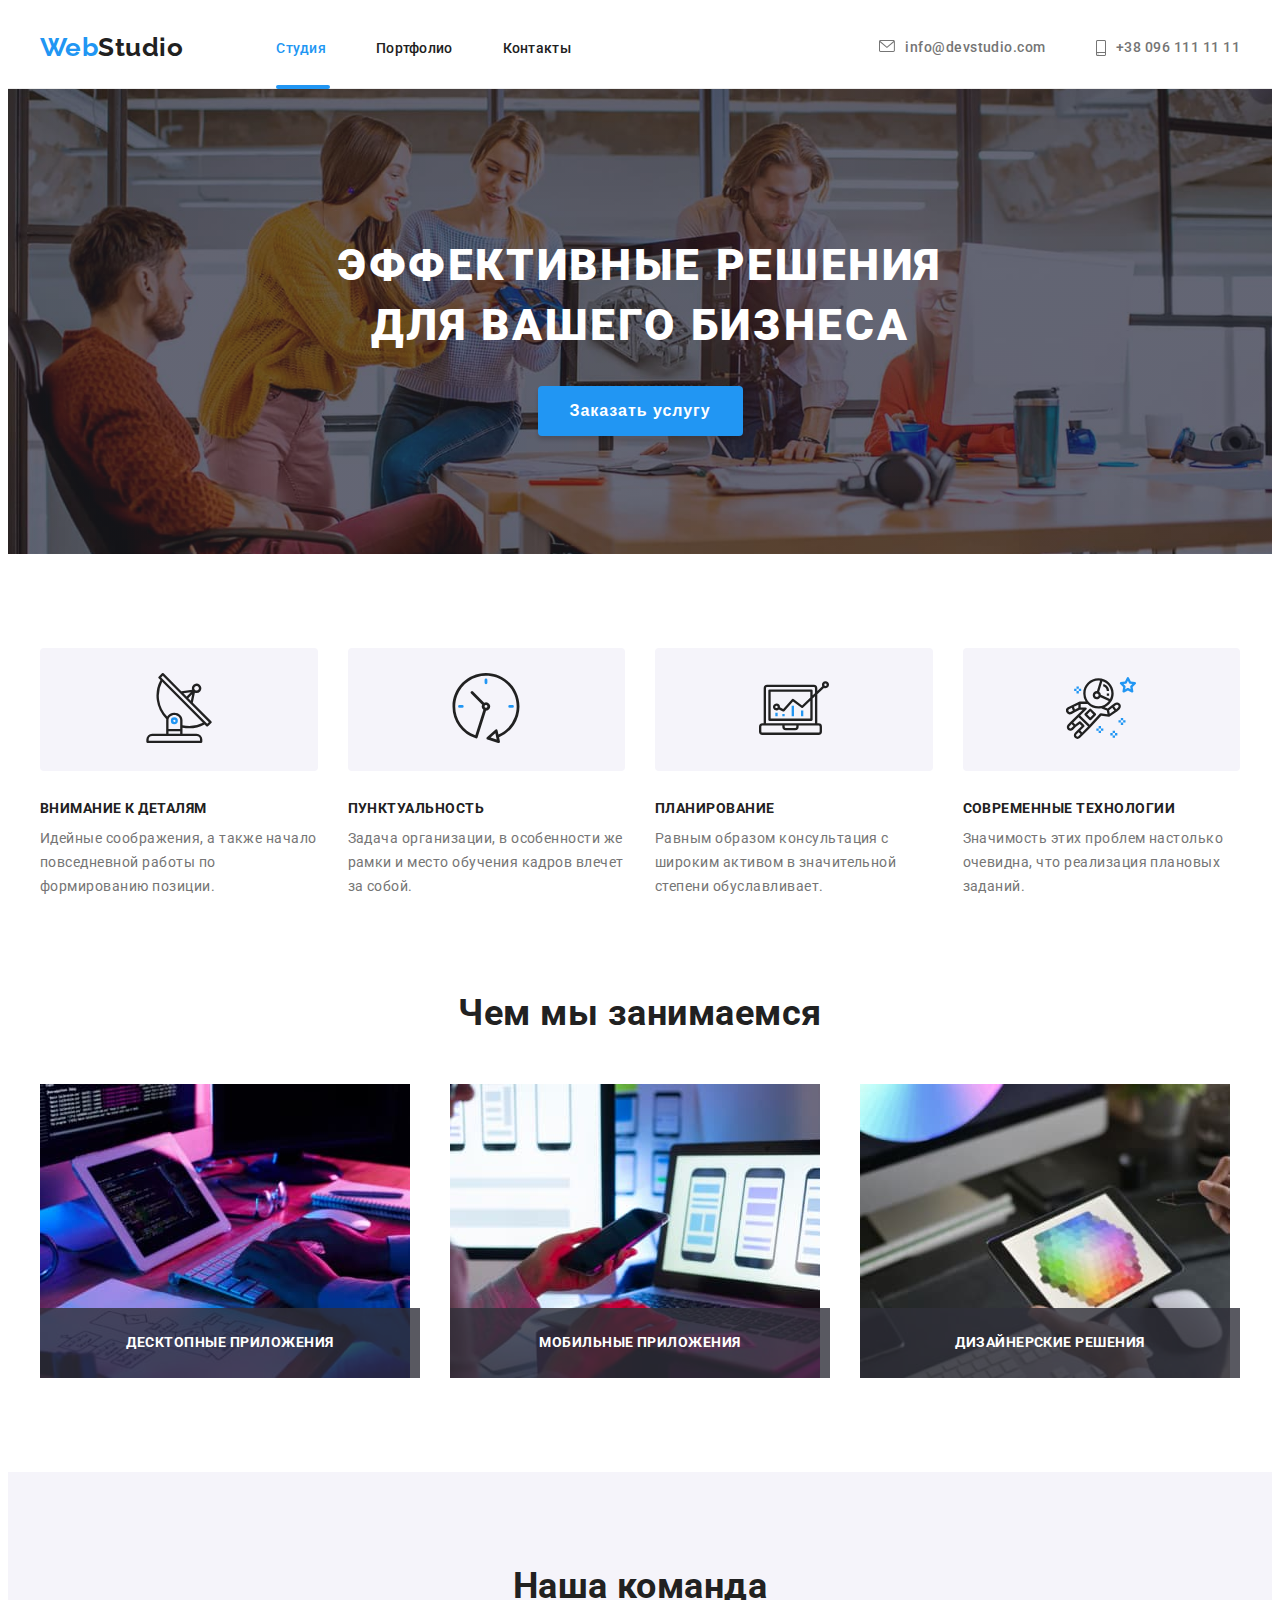
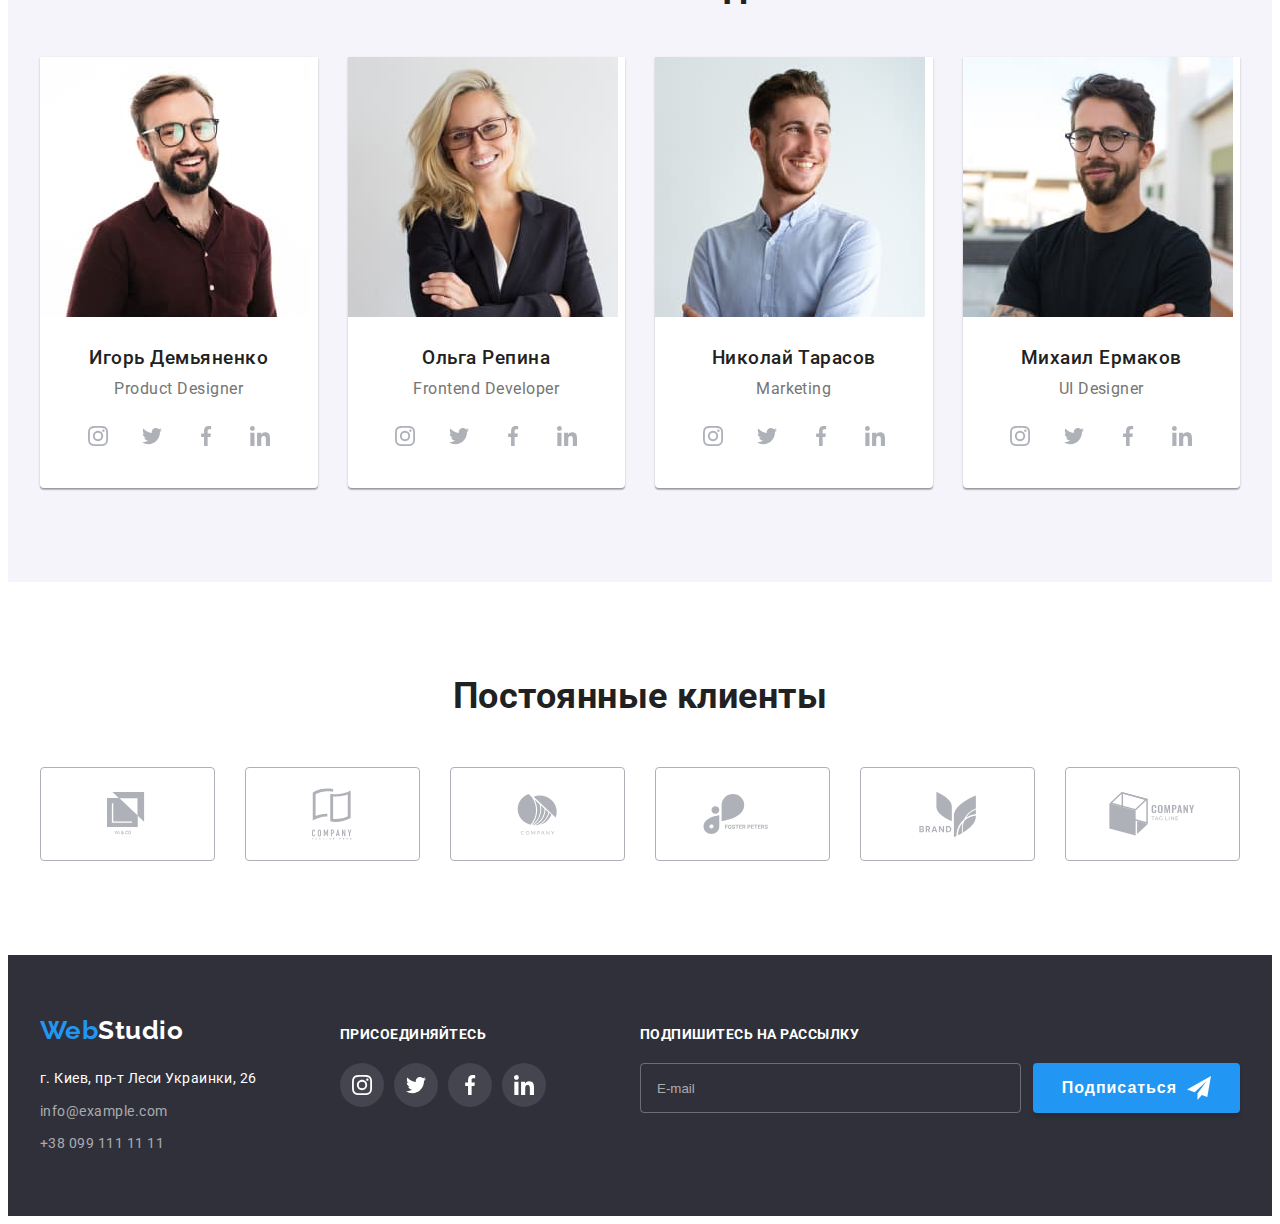
==== commit 0dad3e04: "Адаптация изображений" ====
--- a/index.html
+++ b/index.html
@@ -189,15 +189,32 @@
           <h2 class="section__title">Чем мы занимаемся</h2>
           <ul class="card-set">
             <li class="about__item">
-              <img src="./images/img1.jpg" alt="программирование" width="370" />
+              <picture>
+                <source
+                  srcset="./images/img1@1x.jpg 1x, ./images/img1@2x.jpg 2x"
+                />
+
+                <img src="./images/img1.jpg" alt="программирование" />
+              </picture>
               <h3 class="about__item-title">Десктопные приложения</h3>
             </li>
             <li class="about__item">
-              <img src="./images/img2.jpg" alt="тестирование" width="370" />
+              <picture>
+                <source
+                  srcset="./images/img2@1x.jpg 1x, ./images/img2@2x.jpg 2x"
+                />
+
+                <img src="./images/img2.jpg" alt="программирование" />
+              </picture>
               <h3 class="about__item-title">Мобильные приложения</h3>
             </li>
             <li class="about__item">
-              <img src="./images/img3.jpg" alt="дизайн" width="370" />
+              <picture>
+                <source
+                  srcset="./images/img3@1x.jpg 1x, ./images/img3@2x.jpg 2x"
+                />
+                <img src="./images/img3.jpg" alt="программирование" />
+              </picture>
               <h3 class="about__item-title">Дизайнерские решения</h3>
             </li>
           </ul>
@@ -209,7 +226,32 @@
           <h2 class="section__title">Наша команда</h2>
           <ul class="card-set">
             <li class="teammates__item">
-              <img src="./images/igor.jpg" alt="Игорь Демьяненко" width="270" />
+              <picture>
+                <source
+                  media="(min-width: 1200px)"
+                  srcset="
+                    ./images/igor-desktop@1x.jpg 1x,
+                    ./images/igor-desktop@2x.jpg 2x
+                  "
+                />
+                <source
+                  media="(min-width: 768px)"
+                  srcset="
+                    ./images/igor-tablet@1x.jpg 1x,
+                    ./images/igor-tablet@2x.jpg 2x
+                  "
+                />
+                <source
+                  media="(min-width: 480px)"
+                  srcset="
+                    ./images/igor-phone@1x.jpg 1x,
+                    ./images/igor-phone@2x.jpg 2x
+                  "
+                />
+
+                <img src="./images/igor.jpg" alt="Игорь Демьяненко" />
+              </picture>
+
               <div class="teammates__info">
                 <h3 class="teammates__name">Игорь Демьяненко</h3>
                 <p class="teammates__position">Product Designer</p>
@@ -246,7 +288,31 @@
               </div>
             </li>
             <li class="teammates__item">
-              <img src="./images/olga.jpg" alt="Ольга Репина" width="270" />
+              <picture>
+                <source
+                  media="(min-width: 1200px)"
+                  srcset="
+                    ./images/olga-desktop@1x.jpg 1x,
+                    ./images/olga-desktop@2x.jpg 2x
+                  "
+                />
+                <source
+                  media="(min-width: 768px)"
+                  srcset="
+                    ./images/olga-tablet@1x.jpg 1x,
+                    ./images/olga-tablet@2x.jpg 2x
+                  "
+                />
+                <source
+                  media="(min-width: 480px)"
+                  srcset="
+                    ./images/olga-phone@1x.jpg 1x,
+                    ./images/olga-phone@2x.jpg 2x
+                  "
+                />
+
+                <img src="./images/olga.jpg" alt="Ольга Репина" />
+              </picture>
               <div class="teammates__info">
                 <h3 class="teammates__name">Ольга Репина</h3>
                 <p class="teammates__position">Frontend Developer</p>
@@ -283,11 +349,31 @@
               </div>
             </li>
             <li class="teammates__item">
-              <img
-                src="./images/nikolay.jpg"
-                alt="Николай Тарасов"
-                width="270"
-              />
+              <picture>
+                <source
+                  media="(min-width: 1200px)"
+                  srcset="
+                    ./images/nikolay-desktop@1x.jpg 1x,
+                    ./images/nikolay-desktop@2x.jpg 2x
+                  "
+                />
+                <source
+                  media="(min-width: 768px)"
+                  srcset="
+                    ./images/nikolay-tablet@1x.jpg 1x,
+                    ./images/nikolay-tablet@2x.jpg 2x
+                  "
+                />
+                <source
+                  media="(min-width: 480px)"
+                  srcset="
+                    ./images/nikolay-phone@1x.jpg 1x,
+                    ./images/nikolay-phone@2x.jpg 2x
+                  "
+                />
+
+                <img src="./images/nikolay.jpg" alt="Николай Тарасов" />
+              </picture>
               <div class="teammates__info">
                 <h3 class="teammates__name">Николай Тарасов</h3>
                 <p class="teammates__position">Marketing</p>
@@ -324,7 +410,31 @@
               </div>
             </li>
             <li class="teammates__item">
-              <img src="./images/mihail.jpg" alt="Михаил Ермаков" width="270" />
+              <picture>
+                <source
+                  media="(min-width: 1200px)"
+                  srcset="
+                    ./images/mihail-desktop@1x.jpg 1x,
+                    ./images/mihail-desktop@2x.jpg 2x
+                  "
+                />
+                <source
+                  media="(min-width: 768px)"
+                  srcset="
+                    ./images/mihail-tablet@1x.jpg 1x,
+                    ./images/mihail-tablet@2x.jpg 2x
+                  "
+                />
+                <source
+                  media="(min-width: 480px)"
+                  srcset="
+                    ./images/mihail-phone@1x.jpg 1x,
+                    ./images/mihail-phone@2x.jpg 2x
+                  "
+                />
+
+                <img src="./images/mihail.jpg" alt="Михаил Ермаков" />
+              </picture>
               <div class="teammates__info">
                 <h3 class="teammates__name">Михаил Ермаков</h3>
                 <p class="teammates__position">UI Designer</p>
--- a/css/main.min.css
+++ b/css/main.min.css
@@ -1,2 +1,2 @@
-.card-set,.nav__list,.contact-list,.socials,.site-footer__address-list,.mobile-menu__nav-list,.mobile-menu__socials-list,.filter{list-style:none;padding:0;margin:0}.nav__link,.contact-list__link,.socials__link,.site-footer__address-link,.mobile-menu__nav-link,.mobile-menu__phone,.mobile-menu__mail,.mobile-menu__socials-link,.projects-list__link{text-decoration:none;-webkit-transition:color 250ms cubic-bezier(0.4, 0, 0.2, 1),background-color 250ms cubic-bezier(0.4, 0, 0.2, 1);transition:color 250ms cubic-bezier(0.4, 0, 0.2, 1),background-color 250ms cubic-bezier(0.4, 0, 0.2, 1)}.visually-hidden{position:absolute !important;clip:rect(1px 1px 1px 1px);clip:rect(1px, 1px, 1px, 1px);padding:0 !important;border:0 !important;height:1px !important;width:1px !important;overflow:hidden}.section{padding-top:60px;padding-bottom:60px;margin-left:auto;margin-right:auto}@media (min-width: 1200px){.section{padding-top:94px;padding-bottom:94px}}.section__title{margin-top:0;margin-bottom:50px;text-align:center;color:#212121;font-size:28px;font-weight:700;line-height:1.14}@media (min-width: 1200px){.section__title{font-size:36px}}.container{max-width:480px;margin:0 auto;padding-left:15px;padding-right:15px}@media (min-width: 768px){.container{max-width:768px}}@media (min-width: 1200px){.container{max-width:1200px}}.btn{padding:10px 32px;border:none;border-radius:4px;background-color:#f5f4fa;color:#212121;font-size:16px;font-weight:700;letter-spacing:0.06em;line-height:1.86;cursor:pointer;-webkit-box-shadow:0px 0px 0px rgba(0,0,0,0.1),0px 0px 0px rgba(0,0,0,0.08),0px 0px 0px rgba(0,0,0,0.12);box-shadow:0px 0px 0px rgba(0,0,0,0.1),0px 0px 0px rgba(0,0,0,0.08),0px 0px 0px rgba(0,0,0,0.12);-webkit-transition:background-color 250ms cubic-bezier(0.4, 0, 0.2, 1),color 250ms cubic-bezier(0.4, 0, 0.2, 1),-webkit-box-shadow 250ms cubic-bezier(0.4, 0, 0.2, 1);transition:background-color 250ms cubic-bezier(0.4, 0, 0.2, 1),color 250ms cubic-bezier(0.4, 0, 0.2, 1),-webkit-box-shadow 250ms cubic-bezier(0.4, 0, 0.2, 1);transition:background-color 250ms cubic-bezier(0.4, 0, 0.2, 1),color 250ms cubic-bezier(0.4, 0, 0.2, 1),box-shadow 250ms cubic-bezier(0.4, 0, 0.2, 1);transition:background-color 250ms cubic-bezier(0.4, 0, 0.2, 1),color 250ms cubic-bezier(0.4, 0, 0.2, 1),box-shadow 250ms cubic-bezier(0.4, 0, 0.2, 1),-webkit-box-shadow 250ms cubic-bezier(0.4, 0, 0.2, 1)}.btn:hover,.btn:focus,.btn--primary{background-color:#2196f3;color:#fff;-webkit-box-shadow:0px 4px 4px rgba(0,0,0,0.15);box-shadow:0px 4px 4px rgba(0,0,0,0.15)}@media (min-width: 768px){.card-set{display:-webkit-box;display:-ms-flexbox;display:flex;-ms-flex-wrap:wrap;flex-wrap:wrap;margin-left:calc(-1 * 30px);margin-top:calc(-1 * 30px)}}.card-set--phone{display:-webkit-box;display:-ms-flexbox;display:flex;-ms-flex-wrap:wrap;flex-wrap:wrap;margin-left:calc(-1 * 30px);margin-top:calc(-1 * 30px)}img{display:block;max-width:100%;height:auto}.body{background-color:#fff;color:#757575;font-family:"Roboto",sans-serif;letter-spacing:0.03em}.logo{color:#212121;font-family:"Raleway",sans-serif;font-weight:700;font-size:24px;text-decoration:none;line-height:1.2}@media (min-width: 1200px){.logo{font-size:26px}}@media (min-width: 768px){.site-header__logo{margin-right:88px}}@media (min-width: 1200px){.site-header__logo{margin-right:93px}}.site-footer__logo{margin-bottom:20px;display:block;color:var(--white-color)}.logo__accent{color:#2196f3}.site-header{font-size:14px;font-weight:500;border-bottom:1px solid #ececec}@media (max-width: 767px){.site-header{padding-top:10px;padding-bottom:10px}}.site-header__container{display:-webkit-box;display:-ms-flexbox;display:flex;-webkit-box-pack:justify;-ms-flex-pack:justify;justify-content:space-between;-webkit-box-align:center;-ms-flex-align:center;align-items:center}.nav{display:none}@media (min-width: 768px){.nav{display:-webkit-box;display:-ms-flexbox;display:flex;-webkit-box-align:center;-ms-flex-align:center;align-items:center}}.nav__list{display:-webkit-box;display:-ms-flexbox;display:flex}.nav__item:not(:last-child){margin-right:50px}.nav__link{position:relative;display:block;padding-top:32px;padding-bottom:32px;color:#212121;letter-spacing:0.02em}.nav__link:hover,.nav__link:focus{color:#2196f3}.nav__link--current{color:#2196f3}.nav__link--current::after{content:"";position:absolute;bottom:-1px;width:100%;display:block;border:2px solid #2196f3;border-radius:2px}.contact-list{display:none}@media (min-width: 768px){.contact-list{display:-webkit-box;display:-ms-flexbox;display:flex;-webkit-box-orient:vertical;-webkit-box-direction:normal;-ms-flex-direction:column;flex-direction:column;margin-left:auto}}@media (min-width: 1200px){.contact-list{-webkit-box-orient:horizontal;-webkit-box-direction:normal;-ms-flex-direction:row;flex-direction:row}}.site-header__contact-list{margin-left:auto}.contact-list__item{color:var(--primary-text-color)}@media (min-width: 1200px){.contact-list__item:not(:last-child){margin-right:50px}}@media (min-width: 768px){.contact-list__item{margin-bottom:10px}}@media (min-width: 1200px){.contact-list__item{margin-bottom:0}}.contact-list__icon{fill:currentColor;margin-right:8px}@media (min-width: 1200px){.contact-list__icon{margin-right:10px}}.contact-list__link{display:-webkit-box;display:-ms-flexbox;display:flex;color:var(--primary-text-color);line-height:1.14}.contact-list__link:hover,.contact-list__link:focus{color:#2196f3}.socials{display:-webkit-box;display:-ms-flexbox;display:flex;-webkit-box-pack:center;-ms-flex-pack:center;justify-content:center}.socials__link{color:#afb1b8}.socials__link:hover,.socials__link:focus{background-color:#2196f3;color:#fff}.socials__item:not(:last-child){margin-right:10px}.socials__link{display:-webkit-box;display:-ms-flexbox;display:flex;padding:12px;border-radius:50%}.socials__icon{width:20px;height:20px;fill:currentColor}@media (min-width: 1200px){.footer__socials{-webkit-box-pack:start;-ms-flex-pack:start;justify-content:start}}.footer-socials__link{color:#fff;background-color:rgba(255,255,255,0.1)}.site-footer{padding-top:60px;padding-bottom:60px;background-color:#2f303a;line-height:1.71;color:#fff}.site-footer__container{text-align:center}@media (min-width: 768px){.site-footer__container{display:-webkit-box;display:-ms-flexbox;display:flex;-ms-flex-wrap:wrap;flex-wrap:wrap;-webkit-box-pack:center;-ms-flex-pack:center;justify-content:center}}@media (min-width: 1200px){.site-footer__container{text-align:left}}@media (max-width: 767px){.site-footer__block:not(:first-child){padding-top:60px}}@media (min-width: 768px){.site-footer__block:last-child{padding-top:60px}.site-footer__block:not(:last-child){-ms-flex-preferred-size:50%;flex-basis:50%}.site-footer__block--large{-ms-flex-preferred-size:450px;flex-basis:450px}}@media (min-width: 1200px){.site-footer__block:not(:first-child){padding-top:12px}.site-footer__block:not(:last-child){-ms-flex-preferred-size:calc(25% - 30px);flex-basis:calc(25% - 30px);margin-right:30px}.site-footer__block--large{-webkit-box-flex:1;-ms-flex-positive:1;flex-grow:1}}.site-footer__address-list{font-style:normal;font-size:14px}.site-footer__address-item:not(:last-child){margin-bottom:8px}@media (min-width: 1200px){.site-footer__address-item:not(:last-child){margin-bottom:9px}}.site-footer__address-link{color:rgba(255,255,255,0.6)}.site-footer__address-link--white{color:#fff}.site-footer__address-link:hover,.site-footer__address-link:focus{color:#2196f3}.site-footer__title{margin-top:0;margin-bottom:20px;color:#fff;font-size:14px;line-height:1.14;text-transform:uppercase}@media (min-width: 1200px){.site-footer__follow-block{-webkit-box-flex:1;-ms-flex-positive:1;flex-grow:1}}@media (min-width: 1200px){.site-footer__follow-form{display:-webkit-box;display:-ms-flexbox;display:flex}}.site-footer__follow-input{width:100%;margin-right:12px;padding:15px 16px;border:1px solid rgba(255,255,255,0.3);border-radius:4px;background-color:transparent;color:#fff}@media (max-width: 1199px){.site-footer__follow-input{margin-bottom:20px}}@media (min-width: 1200px){.site-footer__follow-input{-webkit-box-flex:1;-ms-flex-positive:1;flex-grow:1}}.site-footer__follow-input::-webkit-input-placeholder{color:rgba(255,255,255,0.6)}.site-footer__follow-input:-ms-input-placeholder{color:rgba(255,255,255,0.6)}.site-footer__follow-input::-ms-input-placeholder{color:rgba(255,255,255,0.6)}.site-footer__follow-input::placeholder{color:rgba(255,255,255,0.6)}.site-footer__follow-btn{display:-webkit-box;display:-ms-flexbox;display:flex;-webkit-box-align:center;-ms-flex-align:center;align-items:center;padding-left:29px;padding-right:29px;margin-left:auto;margin-right:auto;background-color:#2196f3;color:#fff;-webkit-box-shadow:0px 4px 4px rgba(0,0,0,0.15);box-shadow:0px 4px 4px rgba(0,0,0,0.15)}.site-footer__follow-icon{width:24px;height:24px;margin-left:10px;fill:currentColor}.mobile-menu__btn{position:relative;z-index:10;border:none;background-color:transparent;-webkit-transition:color 250ms cubic-bezier(0.4, 0, 0.2, 1);transition:color 250ms cubic-bezier(0.4, 0, 0.2, 1)}.mobile-menu__btn:hover,.mobile-menu__btn:focus{color:#2196f3}.mobile-menu__btn.is-open .mobile-menu__btn-close{display:block}.mobile-menu__btn.is-open .mobile-menu__btn-open{display:none}@media (min-width: 768px){.mobile-menu__btn{display:none}}.mobile-menu__btn-icon{fill:currentColor}.mobile-menu__btn-close{display:none}.mobile-menu{position:fixed;top:0;left:0;width:100%;height:100vh;z-index:9;padding-top:48px;padding-bottom:48px;padding-left:40px;-webkit-transform:translateY(100%);transform:translateY(100%);display:-webkit-box;display:-ms-flexbox;display:flex;-webkit-box-orient:vertical;-webkit-box-direction:normal;-ms-flex-direction:column;flex-direction:column;-webkit-box-pack:justify;-ms-flex-pack:justify;justify-content:space-between;overflow:scroll;background-color:#fff;-webkit-transition:-webkit-transform 250ms cubic-bezier(0.4, 0, 0.2, 1);transition:-webkit-transform 250ms cubic-bezier(0.4, 0, 0.2, 1);transition:transform 250ms cubic-bezier(0.4, 0, 0.2, 1);transition:transform 250ms cubic-bezier(0.4, 0, 0.2, 1), -webkit-transform 250ms cubic-bezier(0.4, 0, 0.2, 1)}.mobile-menu.is-open{-webkit-transform:translateY(0);transform:translateY(0)}@media (min-width: 768px){.mobile-menu{display:none}}.mobile-menu__nav-item{margin-bottom:32px}.mobile-menu__nav-link{font-size:40px;color:#212121}.mobile-menu__nav-link--current{color:#2196f3}.mobile-menu__phone{display:block;margin-bottom:32px;color:#2196f3;font-size:34px;line-height:1.18;letter-spacing:0.02em}@media screen and (max-width: 445px){.mobile-menu__phone{font-size:27px}}.mobile-menu__mail{display:block;margin-bottom:64px;color:#757575;font-size:24px;line-height:1.17;letter-spacing:0.02em}.mobile-menu__socials-list{display:-webkit-box;display:-ms-flexbox;display:flex}@media screen and (max-width: 445px){.mobile-menu__socials-list{-webkit-box-orient:vertical;-webkit-box-direction:normal;-ms-flex-direction:column;flex-direction:column}}.mobile-menu__socials-item:not(:last-child){padding-right:10px;margin-right:10px;border-right:1px solid rgba(33,33,33,0.2)}@media screen and (max-width: 445px){.mobile-menu__socials-item:not(:last-child){border-right:none;margin-bottom:10px}}.mobile-menu__socials-link{font-size:18px;color:#2196f3}.section__hero{max-width:1600px;margin-left:auto;margin-right:auto;padding-top:118px;padding-bottom:118px;background-image:-webkit-gradient(linear, left top, left bottom, from(rgba(47,48,58,0.4)), to(rgba(47,48,58,0.4))),url("../images/bg_hero.jpg");background-image:linear-gradient(rgba(47,48,58,0.4), rgba(47,48,58,0.4)),url("../images/bg_hero.jpg");background-position:center;background-size:cover;text-align:center}.hero__title{margin-left:auto;margin-right:auto;margin-bottom:30px;max-width:360px;font-size:26px;font-weight:900;line-height:1.62;letter-spacing:0.06em;color:#fff;text-transform:uppercase}@media (min-width: 1200px){.hero__title{max-width:650px;font-size:44px;line-height:1.36}}.features{font-size:14px}.features__item{width:100%}@media (max-width: 767px){.features__item:not(:last-child){margin-bottom:30px}}@media (min-width: 768px){.features__item{-ms-flex-preferred-size:calc(100% / 2 - 30px);flex-basis:calc(100% / 2 - 30px);margin-left:30px;margin-top:30px}}@media (min-width: 1200px){.features__item{-ms-flex-preferred-size:calc(100% / 4 - 30px);flex-basis:calc(100% / 4 - 30px);margin-left:30px;margin-top:30px}}.features__icon-wrap{border-radius:4px;padding-top:25px;padding-bottom:25px;margin-bottom:30px;text-align:center;background-color:#f5f4fa}.features__icon{width:70px;height:70px}.features__subtitle{margin-top:0;margin-bottom:10px;color:#212121;font-size:14px;text-transform:uppercase;font-weight:700;line-height:1.14;text-align:center}@media (min-width: 768px){.features__subtitle{text-align:left}}.features__info{margin:0;line-height:1.71}.about{display:none;padding-top:0}@media (min-width: 1200px){.about{display:block}}.about__item{position:relative;-ms-flex-preferred-size:calc(100% / 3 - 30px);flex-basis:calc(100% / 3 - 30px);margin-left:30px;margin-top:30px}.about__item-title{position:absolute;width:100%;bottom:0;left:0;margin:0;padding-top:27px;padding-bottom:27px;font-size:14px;line-height:1.14;text-transform:uppercase;text-align:center;color:#fff;background-color:rgba(47,48,58,0.8)}.teammates{background-color:#f5f4fa;font-size:16px;line-height:1.2}.teammates__item{width:100%;border-radius:0px 0px 4px 4px;-webkit-box-shadow:0px 1px 3px rgba(0,0,0,0.12),0px 1px 1px rgba(0,0,0,0.14),0px 2px 1px rgba(0,0,0,0.2);box-shadow:0px 1px 3px rgba(0,0,0,0.12),0px 1px 1px rgba(0,0,0,0.14),0px 2px 1px rgba(0,0,0,0.2);background-color:#fff}@media (max-width: 767px){.teammates__item:not(:last-child){margin-bottom:30px}}@media (min-width: 768px){.teammates__item{-ms-flex-preferred-size:calc(100% / 2 - 30px);flex-basis:calc(100% / 2 - 30px);margin-left:30px;margin-top:30px}}@media (min-width: 1200px){.teammates__item{-ms-flex-preferred-size:calc(100% / 4 - 30px);flex-basis:calc(100% / 4 - 30px);margin-left:30px;margin-top:30px}}.teammates__info{padding-top:30px;padding-bottom:30px;text-align:center}.teammates__name{margin-top:0;margin-bottom:10px;font-weight:500;color:#212121}.teammates__position{margin:0;margin-bottom:16px}@media (max-width: 767px){.clients__item{-ms-flex-preferred-size:calc(100% / 2 - 30px);flex-basis:calc(100% / 2 - 30px);margin-left:30px;margin-top:30px}}@media (min-width: 768px){.clients__item{-ms-flex-preferred-size:calc(100% / 3 - 30px);flex-basis:calc(100% / 3 - 30px);margin-left:30px;margin-top:30px}}@media (min-width: 1200px){.clients__item{-ms-flex-preferred-size:calc(100% / 6 - 30px);flex-basis:calc(100% / 6 - 30px);margin-left:30px;margin-top:30px}}.clients__link{display:-webkit-box;display:-ms-flexbox;display:flex;height:92px;border:1px solid #afb1b8;border-radius:4px;-webkit-box-pack:center;-ms-flex-pack:center;justify-content:center;-webkit-box-align:center;-ms-flex-align:center;align-items:center;color:#afb1b8;-webkit-transition:color 250ms cubic-bezier(0.4, 0, 0.2, 1),border-color 250ms cubic-bezier(0.4, 0, 0.2, 1);transition:color 250ms cubic-bezier(0.4, 0, 0.2, 1),border-color 250ms cubic-bezier(0.4, 0, 0.2, 1)}.clients__link:hover,.clients__link:focus{border-color:#2196f3;color:#2196f3}.clients__icon{fill:currentColor}.backdrop{position:fixed;top:0;left:0;width:100vw;height:100vh;z-index:99;display:-webkit-box;display:-ms-flexbox;display:flex;-webkit-box-align:center;-ms-flex-align:center;align-items:center;-webkit-box-pack:center;-ms-flex-pack:center;justify-content:center;background-color:rgba(0,0,0,0.2);opacity:1;-webkit-transform:scale(1);transform:scale(1);-webkit-transition:opacity 250ms cubic-bezier(0.4, 0, 0.2, 1),visibility 250ms cubic-bezier(0.4, 0, 0.2, 1),-webkit-transform 250ms cubic-bezier(0.4, 0, 0.2, 1);transition:opacity 250ms cubic-bezier(0.4, 0, 0.2, 1),visibility 250ms cubic-bezier(0.4, 0, 0.2, 1),-webkit-transform 250ms cubic-bezier(0.4, 0, 0.2, 1);transition:opacity 250ms cubic-bezier(0.4, 0, 0.2, 1),transform 250ms cubic-bezier(0.4, 0, 0.2, 1),visibility 250ms cubic-bezier(0.4, 0, 0.2, 1);transition:opacity 250ms cubic-bezier(0.4, 0, 0.2, 1),transform 250ms cubic-bezier(0.4, 0, 0.2, 1),visibility 250ms cubic-bezier(0.4, 0, 0.2, 1),-webkit-transform 250ms cubic-bezier(0.4, 0, 0.2, 1)}.backdrop.is-hidden{pointer-events:none;visibility:hidden;opacity:0;-webkit-transform:scale(1.1);transform:scale(1.1)}.modal{position:relative;max-height:100%;max-width:450px;overflow:auto;padding:40px;border-radius:4px;background-color:#fff;-webkit-box-shadow:0px 1px 3px rgba(0,0,0,0.12),0px 1px 1px rgba(0,0,0,0.14),0px 2px 1px rgba(0,0,0,0.2);box-shadow:0px 1px 3px rgba(0,0,0,0.12),0px 1px 1px rgba(0,0,0,0.14),0px 2px 1px rgba(0,0,0,0.2)}@media (min-width: 1200px){.modal{max-width:530px}}.modal__close-btn{position:absolute;top:8px;right:8px;display:-webkit-box;display:-ms-flexbox;display:flex;padding:6px;-webkit-box-pack:center;-ms-flex-pack:center;justify-content:center;-webkit-box-align:center;-ms-flex-align:center;align-items:center;border:1px solid rgba(0,0,0,0.1);border-radius:50%;background-color:#fff;color:#000000;cursor:pointer;-webkit-transition:color 250ms cubic-bezier(0.4, 0, 0.2, 1);transition:color 250ms cubic-bezier(0.4, 0, 0.2, 1)}.modal__close-btn:hover,.modal__close-btn:focus{color:#2196f3}.modal__close-icon{fill:currentColor;width:18px;height:18px}.modal__title{margin-top:0;margin-bottom:12px;font-size:20px;line-height:1.5;letter-spacing:0.03em;color:#212121;text-align:center}@media (min-width: 1200px){.modal__title{text-align:left;line-height:1.15}}.modal__field{position:relative;display:block;margin-bottom:10px}.modal__input,.modal__comment{display:block;width:100%;border:1px solid rgba(33,33,33,0.2);border-radius:4px}.modal__input{padding-top:11px;padding-right:12px;padding-bottom:11px;padding-left:42px;font-size:14px}.modal__input:focus{border-color:#2196f3;outline:none}.modal__input:focus ~ .modal__input-icon{fill:#2196f3}.modal__comment{padding:16px 12px;height:120px;resize:none;font-size:12px;line-height:1.17;letter-spacing:0.01em}.modal__comment::-webkit-input-placeholder{color:#757575;font-size:12px;line-height:1.17;letter-spacing:0.01em}.modal__comment:-ms-input-placeholder{color:#757575;font-size:12px;line-height:1.17;letter-spacing:0.01em}.modal__comment::-ms-input-placeholder{color:#757575;font-size:12px;line-height:1.17;letter-spacing:0.01em}.modal__comment::placeholder{color:#757575;font-size:12px;line-height:1.17;letter-spacing:0.01em}.modal__comment:focus{border-color:#2196f3;outline:none}.modal__label{font-size:12px;line-height:1.17}.modal__input-icon{position:absolute;bottom:11px;left:12px;width:18px;height:18px;fill:#212121}.checkbox__field{display:-webkit-box;display:-ms-flexbox;display:flex;-ms-flex-line-pack:center;align-content:center;-webkit-box-pack:center;-ms-flex-pack:center;justify-content:center;vertical-align:middle;margin-top:20px;margin-bottom:30px}.modal__custom-checkbox{display:-webkit-box;display:-ms-flexbox;display:flex;-webkit-box-align:center;-ms-flex-align:center;align-items:center;-webkit-box-pack:center;-ms-flex-pack:center;justify-content:center;width:16px;height:15px;margin-right:8px;border:2px solid #212121;border-radius:2px;color:transparent;-webkit-transition:color 250ms cubic-bezier(0.4, 0, 0.2, 1),background-color 250ms cubic-bezier(0.4, 0, 0.2, 1),border-color 250ms cubic-bezier(0.4, 0, 0.2, 1);transition:color 250ms cubic-bezier(0.4, 0, 0.2, 1),background-color 250ms cubic-bezier(0.4, 0, 0.2, 1),border-color 250ms cubic-bezier(0.4, 0, 0.2, 1)}.modal__original-checkbox:checked ~ .modal__custom-checkbox{background-color:#2196f3;color:#fff;border-color:transparent}.modal__checkbox-icon{fill:currentColor}.modal__checkbox-label{font-size:12px;line-height:1.3;letter-spacing:0.03em}@media (min-width: 1200px){.modal__checkbox-label{font-size:14px;line-height:1.16}}.modal__checkbox-link{color:#2196f3}.modal__btn{display:block;margin-left:auto;margin-right:auto;padding:10px 55px}.modal__btn:hover,.modal__btn:focus{background-color:#188ce8}.filter{margin-bottom:40px}@media (min-width: 768px){.filter{display:-webkit-box;display:-ms-flexbox;display:flex;-webkit-box-pack:center;-ms-flex-pack:center;justify-content:center;margin-bottom:30px}}@media (min-width: 1200px){.filter{margin-bottom:50px}}.filter__item{display:inline-block;margin-bottom:15px}.filter__item:not(:last-child){margin-right:8px}.filter__btn{font-weight:500;line-height:1.6;padding:6px 22px}.project-list{-webkit-box-align:stretch;-ms-flex-align:stretch;align-items:stretch}@media (max-width: 767px){.projects-list__item:not(:last-child){margin-bottom:30px}}@media (min-width: 768px){.projects-list__item{-ms-flex-preferred-size:calc(100% / 2 - 30px);flex-basis:calc(100% / 2 - 30px);margin-left:30px;margin-top:30px}}@media (min-width: 1200px){.projects-list__item{-ms-flex-preferred-size:calc(100% / 3 - 30px);flex-basis:calc(100% / 3 - 30px);margin-left:30px;margin-top:30px}}.projects-list__link{height:100%;display:block;-webkit-box-shadow:0px 0px 0px rgba(0,0,0,0.12),0px 0px 0px rgba(0,0,0,0.06),0px 0px 0px rgba(0,0,0,0.16);box-shadow:0px 0px 0px rgba(0,0,0,0.12),0px 0px 0px rgba(0,0,0,0.06),0px 0px 0px rgba(0,0,0,0.16);-webkit-transition:-webkit-box-shadow 250ms cubic-bezier(0.4, 0, 0.2, 1);transition:-webkit-box-shadow 250ms cubic-bezier(0.4, 0, 0.2, 1);transition:box-shadow 250ms cubic-bezier(0.4, 0, 0.2, 1);transition:box-shadow 250ms cubic-bezier(0.4, 0, 0.2, 1), -webkit-box-shadow 250ms cubic-bezier(0.4, 0, 0.2, 1)}.projects-list__link:hover,.projects-list__link:focus{-webkit-box-shadow:0px 1px 1px rgba(0,0,0,0.12),0px 4px 4px rgba(0,0,0,0.06),1px 4px 6px rgba(0,0,0,0.16);box-shadow:0px 1px 1px rgba(0,0,0,0.12),0px 4px 4px rgba(0,0,0,0.06),1px 4px 6px rgba(0,0,0,0.16)}.project{display:-webkit-box;display:-ms-flexbox;display:flex;-webkit-box-orient:vertical;-webkit-box-direction:normal;-ms-flex-direction:column;flex-direction:column;height:100%}.project__wrap-img{position:relative;overflow:hidden}.project__description{position:absolute;top:100%;left:0;width:100%;height:100%;display:-webkit-box;display:-ms-flexbox;display:flex;-webkit-box-align:center;-ms-flex-align:center;align-items:center;margin:0;padding:24px;font-size:18px;line-height:1.56;color:#fff;background-color:rgba(33,150,243,0.9);-webkit-transform:translateY(0);transform:translateY(0);-webkit-transition:-webkit-transform 250ms cubic-bezier(0.4, 0, 0.2, 1);transition:-webkit-transform 250ms cubic-bezier(0.4, 0, 0.2, 1);transition:transform 250ms cubic-bezier(0.4, 0, 0.2, 1);transition:transform 250ms cubic-bezier(0.4, 0, 0.2, 1), -webkit-transform 250ms cubic-bezier(0.4, 0, 0.2, 1)}.projects-list__link:hover .project__description,.projects-list__link:focus .project__description{-webkit-transform:translateY(-100%);transform:translateY(-100%)}.project__meta{padding:20px 24px;border-right:1px solid #ececec;border-bottom:1px solid #ececec;border-left:1px solid #ececec;-webkit-box-flex:1;-ms-flex-positive:1;flex-grow:1}.project__title{margin-top:0;margin-bottom:4px;font-size:18px;line-height:2;letter-spacing:0.06em;color:#212121}.project__type{margin:0;color:#757575;font-size:16px;line-height:1.88}
+.card-set,.nav__list,.contact-list,.socials,.site-footer__address-list,.mobile-menu__nav-list,.mobile-menu__socials-list,.filter{list-style:none;padding:0;margin:0}.nav__link,.contact-list__link,.socials__link,.site-footer__address-link,.mobile-menu__nav-link,.mobile-menu__phone,.mobile-menu__mail,.mobile-menu__socials-link,.projects-list__link{text-decoration:none;-webkit-transition:color 250ms cubic-bezier(0.4, 0, 0.2, 1),background-color 250ms cubic-bezier(0.4, 0, 0.2, 1);transition:color 250ms cubic-bezier(0.4, 0, 0.2, 1),background-color 250ms cubic-bezier(0.4, 0, 0.2, 1)}.visually-hidden{position:absolute !important;clip:rect(1px 1px 1px 1px);clip:rect(1px, 1px, 1px, 1px);padding:0 !important;border:0 !important;height:1px !important;width:1px !important;overflow:hidden}.section{padding-top:60px;padding-bottom:60px;margin-left:auto;margin-right:auto}@media (min-width: 1200px){.section{padding-top:94px;padding-bottom:94px}}.section__title{margin-top:0;margin-bottom:50px;text-align:center;color:#212121;font-size:28px;font-weight:700;line-height:1.14}@media (min-width: 1200px){.section__title{font-size:36px}}.container{max-width:480px;margin:0 auto;padding-left:15px;padding-right:15px}@media (min-width: 768px){.container{max-width:768px}}@media (min-width: 1200px){.container{max-width:1200px}}.btn{padding:10px 32px;border:none;border-radius:4px;background-color:#f5f4fa;color:#212121;font-size:16px;font-weight:700;letter-spacing:0.06em;line-height:1.86;cursor:pointer;-webkit-box-shadow:0px 0px 0px rgba(0,0,0,0.1),0px 0px 0px rgba(0,0,0,0.08),0px 0px 0px rgba(0,0,0,0.12);box-shadow:0px 0px 0px rgba(0,0,0,0.1),0px 0px 0px rgba(0,0,0,0.08),0px 0px 0px rgba(0,0,0,0.12);-webkit-transition:background-color 250ms cubic-bezier(0.4, 0, 0.2, 1),color 250ms cubic-bezier(0.4, 0, 0.2, 1),-webkit-box-shadow 250ms cubic-bezier(0.4, 0, 0.2, 1);transition:background-color 250ms cubic-bezier(0.4, 0, 0.2, 1),color 250ms cubic-bezier(0.4, 0, 0.2, 1),-webkit-box-shadow 250ms cubic-bezier(0.4, 0, 0.2, 1);transition:background-color 250ms cubic-bezier(0.4, 0, 0.2, 1),color 250ms cubic-bezier(0.4, 0, 0.2, 1),box-shadow 250ms cubic-bezier(0.4, 0, 0.2, 1);transition:background-color 250ms cubic-bezier(0.4, 0, 0.2, 1),color 250ms cubic-bezier(0.4, 0, 0.2, 1),box-shadow 250ms cubic-bezier(0.4, 0, 0.2, 1),-webkit-box-shadow 250ms cubic-bezier(0.4, 0, 0.2, 1)}.btn:hover,.btn:focus,.btn--primary{background-color:#2196f3;color:#fff;-webkit-box-shadow:0px 4px 4px rgba(0,0,0,0.15);box-shadow:0px 4px 4px rgba(0,0,0,0.15)}@media (min-width: 768px){.card-set{display:-webkit-box;display:-ms-flexbox;display:flex;-ms-flex-wrap:wrap;flex-wrap:wrap;margin-left:calc(-1 * 30px);margin-top:calc(-1 * 30px)}}.card-set--phone{display:-webkit-box;display:-ms-flexbox;display:flex;-ms-flex-wrap:wrap;flex-wrap:wrap;margin-left:calc(-1 * 30px);margin-top:calc(-1 * 30px)}img{display:block;max-width:100%;height:auto}.body{background-color:#fff;color:#757575;font-family:"Roboto",sans-serif;letter-spacing:0.03em}.logo{color:#212121;font-family:"Raleway",sans-serif;font-weight:700;font-size:24px;text-decoration:none;line-height:1.2}@media (min-width: 1200px){.logo{font-size:26px}}@media (min-width: 768px){.site-header__logo{margin-right:88px}}@media (min-width: 1200px){.site-header__logo{margin-right:93px}}.site-footer__logo{margin-bottom:20px;display:block;color:var(--white-color)}.logo__accent{color:#2196f3}.site-header{font-size:14px;font-weight:500;border-bottom:1px solid #ececec}@media (max-width: 767px){.site-header{padding-top:10px;padding-bottom:10px}}.site-header__container{display:-webkit-box;display:-ms-flexbox;display:flex;-webkit-box-pack:justify;-ms-flex-pack:justify;justify-content:space-between;-webkit-box-align:center;-ms-flex-align:center;align-items:center}.nav{display:none}@media (min-width: 768px){.nav{display:-webkit-box;display:-ms-flexbox;display:flex;-webkit-box-align:center;-ms-flex-align:center;align-items:center}}.nav__list{display:-webkit-box;display:-ms-flexbox;display:flex}.nav__item:not(:last-child){margin-right:50px}.nav__link{position:relative;display:block;padding-top:32px;padding-bottom:32px;color:#212121;letter-spacing:0.02em}.nav__link:hover,.nav__link:focus{color:#2196f3}.nav__link--current{color:#2196f3}.nav__link--current::after{content:"";position:absolute;bottom:-1px;width:100%;display:block;border:2px solid #2196f3;border-radius:2px}.contact-list{display:none}@media (min-width: 768px){.contact-list{display:-webkit-box;display:-ms-flexbox;display:flex;-webkit-box-orient:vertical;-webkit-box-direction:normal;-ms-flex-direction:column;flex-direction:column;margin-left:auto}}@media (min-width: 1200px){.contact-list{-webkit-box-orient:horizontal;-webkit-box-direction:normal;-ms-flex-direction:row;flex-direction:row}}.site-header__contact-list{margin-left:auto}.contact-list__item{color:var(--primary-text-color)}@media (min-width: 1200px){.contact-list__item:not(:last-child){margin-right:50px}}@media (min-width: 768px){.contact-list__item{margin-bottom:10px}}@media (min-width: 1200px){.contact-list__item{margin-bottom:0}}.contact-list__icon{fill:currentColor;margin-right:8px}@media (min-width: 1200px){.contact-list__icon{margin-right:10px}}.contact-list__link{display:-webkit-box;display:-ms-flexbox;display:flex;color:var(--primary-text-color);line-height:1.14}.contact-list__link:hover,.contact-list__link:focus{color:#2196f3}.socials{display:-webkit-box;display:-ms-flexbox;display:flex;-webkit-box-pack:center;-ms-flex-pack:center;justify-content:center}.socials__link{color:#afb1b8}.socials__link:hover,.socials__link:focus{background-color:#2196f3;color:#fff}.socials__item:not(:last-child){margin-right:10px}.socials__link{display:-webkit-box;display:-ms-flexbox;display:flex;padding:12px;border-radius:50%}.socials__icon{width:20px;height:20px;fill:currentColor}@media (min-width: 1200px){.footer__socials{-webkit-box-pack:start;-ms-flex-pack:start;justify-content:start}}.footer-socials__link{color:#fff;background-color:rgba(255,255,255,0.1)}.site-footer{padding-top:60px;padding-bottom:60px;background-color:#2f303a;line-height:1.71;color:#fff}.site-footer__container{text-align:center}@media (min-width: 768px){.site-footer__container{display:-webkit-box;display:-ms-flexbox;display:flex;-ms-flex-wrap:wrap;flex-wrap:wrap;-webkit-box-pack:center;-ms-flex-pack:center;justify-content:center}}@media (min-width: 1200px){.site-footer__container{text-align:left}}@media (max-width: 767px){.site-footer__block:not(:first-child){padding-top:60px}}@media (min-width: 768px){.site-footer__block:last-child{padding-top:60px}.site-footer__block:not(:last-child){-ms-flex-preferred-size:50%;flex-basis:50%}.site-footer__block--large{-ms-flex-preferred-size:450px;flex-basis:450px}}@media (min-width: 1200px){.site-footer__block:not(:first-child){padding-top:12px}.site-footer__block:not(:last-child){-ms-flex-preferred-size:calc(25% - 30px);flex-basis:calc(25% - 30px);margin-right:30px}.site-footer__block--large{-webkit-box-flex:1;-ms-flex-positive:1;flex-grow:1}}.site-footer__address-list{font-style:normal;font-size:14px}.site-footer__address-item:not(:last-child){margin-bottom:8px}@media (min-width: 1200px){.site-footer__address-item:not(:last-child){margin-bottom:9px}}.site-footer__address-link{color:rgba(255,255,255,0.6)}.site-footer__address-link--white{color:#fff}.site-footer__address-link:hover,.site-footer__address-link:focus{color:#2196f3}.site-footer__title{margin-top:0;margin-bottom:20px;color:#fff;font-size:14px;line-height:1.14;text-transform:uppercase}@media (min-width: 1200px){.site-footer__follow-block{-webkit-box-flex:1;-ms-flex-positive:1;flex-grow:1}}@media (min-width: 1200px){.site-footer__follow-form{display:-webkit-box;display:-ms-flexbox;display:flex}}.site-footer__follow-input{width:100%;margin-right:12px;padding:15px 16px;border:1px solid rgba(255,255,255,0.3);border-radius:4px;background-color:transparent;color:#fff}@media (max-width: 1199px){.site-footer__follow-input{margin-bottom:20px}}@media (min-width: 1200px){.site-footer__follow-input{-webkit-box-flex:1;-ms-flex-positive:1;flex-grow:1}}.site-footer__follow-input::-webkit-input-placeholder{color:rgba(255,255,255,0.6)}.site-footer__follow-input:-ms-input-placeholder{color:rgba(255,255,255,0.6)}.site-footer__follow-input::-ms-input-placeholder{color:rgba(255,255,255,0.6)}.site-footer__follow-input::placeholder{color:rgba(255,255,255,0.6)}.site-footer__follow-btn{display:-webkit-box;display:-ms-flexbox;display:flex;-webkit-box-align:center;-ms-flex-align:center;align-items:center;padding-left:29px;padding-right:29px;margin-left:auto;margin-right:auto;background-color:#2196f3;color:#fff;-webkit-box-shadow:0px 4px 4px rgba(0,0,0,0.15);box-shadow:0px 4px 4px rgba(0,0,0,0.15)}.site-footer__follow-icon{width:24px;height:24px;margin-left:10px;fill:currentColor}.mobile-menu__btn{position:relative;z-index:10;border:none;background-color:transparent;-webkit-transition:color 250ms cubic-bezier(0.4, 0, 0.2, 1);transition:color 250ms cubic-bezier(0.4, 0, 0.2, 1)}.mobile-menu__btn:hover,.mobile-menu__btn:focus{color:#2196f3}.mobile-menu__btn.is-open .mobile-menu__btn-close{display:block}.mobile-menu__btn.is-open .mobile-menu__btn-open{display:none}@media (min-width: 768px){.mobile-menu__btn{display:none}}.mobile-menu__btn-icon{fill:currentColor}.mobile-menu__btn-close{display:none}.mobile-menu{position:fixed;top:0;left:0;width:100%;height:100vh;z-index:9;padding-top:48px;padding-bottom:48px;padding-left:40px;-webkit-transform:translateY(100%);transform:translateY(100%);display:-webkit-box;display:-ms-flexbox;display:flex;-webkit-box-orient:vertical;-webkit-box-direction:normal;-ms-flex-direction:column;flex-direction:column;-webkit-box-pack:justify;-ms-flex-pack:justify;justify-content:space-between;overflow:scroll;background-color:#fff;-webkit-transition:-webkit-transform 250ms cubic-bezier(0.4, 0, 0.2, 1);transition:-webkit-transform 250ms cubic-bezier(0.4, 0, 0.2, 1);transition:transform 250ms cubic-bezier(0.4, 0, 0.2, 1);transition:transform 250ms cubic-bezier(0.4, 0, 0.2, 1), -webkit-transform 250ms cubic-bezier(0.4, 0, 0.2, 1)}.mobile-menu.is-open{-webkit-transform:translateY(0);transform:translateY(0)}@media (min-width: 768px){.mobile-menu{display:none}}.mobile-menu__nav-item{margin-bottom:32px}.mobile-menu__nav-link{font-size:40px;color:#212121}.mobile-menu__nav-link--current{color:#2196f3}.mobile-menu__phone{display:block;margin-bottom:32px;color:#2196f3;font-size:34px;line-height:1.18;letter-spacing:0.02em}@media screen and (max-width: 445px){.mobile-menu__phone{font-size:27px}}.mobile-menu__mail{display:block;margin-bottom:64px;color:#757575;font-size:24px;line-height:1.17;letter-spacing:0.02em}.mobile-menu__socials-list{display:-webkit-box;display:-ms-flexbox;display:flex}@media screen and (max-width: 445px){.mobile-menu__socials-list{-webkit-box-orient:vertical;-webkit-box-direction:normal;-ms-flex-direction:column;flex-direction:column}}.mobile-menu__socials-item:not(:last-child){padding-right:10px;margin-right:10px;border-right:1px solid rgba(33,33,33,0.2)}@media screen and (max-width: 445px){.mobile-menu__socials-item:not(:last-child){border-right:none;margin-bottom:10px}}.mobile-menu__socials-link{font-size:18px;color:#2196f3}.section__hero{max-width:1600px;margin-left:auto;margin-right:auto;padding-top:118px;padding-bottom:118px;background-image:-webkit-gradient(linear, left top, left bottom, from(rgba(47,48,58,0.4)), to(rgba(47,48,58,0.4))),url("../images/bg_hero@1x.jpg");background-image:linear-gradient(rgba(47,48,58,0.4), rgba(47,48,58,0.4)),url("../images/bg_hero@1x.jpg");background-position:center;background-size:cover;text-align:center}@media (min-device-pixel-ratio: 2), (-webkit-min-device-pixel-ratio: 2), (min-resolution: 192dpi), (min-resolution: 2dppx){.section__hero .box{background-image:-webkit-gradient(linear, left top, left bottom, from(rgba(47,48,58,0.4)), to(rgba(47,48,58,0.4))),url("../images/bg_hero@2x.jpg");background-image:linear-gradient(rgba(47,48,58,0.4), rgba(47,48,58,0.4)),url("../images/bg_hero@2x.jpg")}}.hero__title{margin-left:auto;margin-right:auto;margin-bottom:30px;max-width:360px;font-size:26px;font-weight:900;line-height:1.62;letter-spacing:0.06em;color:#fff;text-transform:uppercase}@media (min-width: 1200px){.hero__title{max-width:650px;font-size:44px;line-height:1.36}}.features{font-size:14px}.features__item{width:100%}@media (max-width: 767px){.features__item:not(:last-child){margin-bottom:30px}}@media (min-width: 768px){.features__item{-ms-flex-preferred-size:calc(100% / 2 - 30px);flex-basis:calc(100% / 2 - 30px);margin-left:30px;margin-top:30px}}@media (min-width: 1200px){.features__item{-ms-flex-preferred-size:calc(100% / 4 - 30px);flex-basis:calc(100% / 4 - 30px);margin-left:30px;margin-top:30px}}.features__icon-wrap{border-radius:4px;padding-top:25px;padding-bottom:25px;margin-bottom:30px;text-align:center;background-color:#f5f4fa}.features__icon{width:70px;height:70px}.features__subtitle{margin-top:0;margin-bottom:10px;color:#212121;font-size:14px;text-transform:uppercase;font-weight:700;line-height:1.14;text-align:center}@media (min-width: 768px){.features__subtitle{text-align:left}}.features__info{margin:0;line-height:1.71}.about{display:none;padding-top:0}@media (min-width: 1200px){.about{display:block}}.about__item{position:relative;-ms-flex-preferred-size:calc(100% / 3 - 30px);flex-basis:calc(100% / 3 - 30px);margin-left:30px;margin-top:30px}.about__item-title{position:absolute;width:100%;bottom:0;left:0;margin:0;padding-top:27px;padding-bottom:27px;font-size:14px;line-height:1.14;text-transform:uppercase;text-align:center;color:#fff;background-color:rgba(47,48,58,0.8)}.teammates{background-color:#f5f4fa;font-size:16px;line-height:1.2}.teammates__item{width:100%;border-radius:0px 0px 4px 4px;-webkit-box-shadow:0px 1px 3px rgba(0,0,0,0.12),0px 1px 1px rgba(0,0,0,0.14),0px 2px 1px rgba(0,0,0,0.2);box-shadow:0px 1px 3px rgba(0,0,0,0.12),0px 1px 1px rgba(0,0,0,0.14),0px 2px 1px rgba(0,0,0,0.2);background-color:#fff}@media (max-width: 767px){.teammates__item:not(:last-child){margin-bottom:30px}}@media (min-width: 768px){.teammates__item{-ms-flex-preferred-size:calc(100% / 2 - 30px);flex-basis:calc(100% / 2 - 30px);margin-left:30px;margin-top:30px}}@media (min-width: 1200px){.teammates__item{-ms-flex-preferred-size:calc(100% / 4 - 30px);flex-basis:calc(100% / 4 - 30px);margin-left:30px;margin-top:30px}}.teammates__info{padding-top:30px;padding-bottom:30px;text-align:center}.teammates__name{margin-top:0;margin-bottom:10px;font-weight:500;color:#212121}.teammates__position{margin:0;margin-bottom:16px}@media (max-width: 767px){.clients__item{-ms-flex-preferred-size:calc(100% / 2 - 30px);flex-basis:calc(100% / 2 - 30px);margin-left:30px;margin-top:30px}}@media (min-width: 768px){.clients__item{-ms-flex-preferred-size:calc(100% / 3 - 30px);flex-basis:calc(100% / 3 - 30px);margin-left:30px;margin-top:30px}}@media (min-width: 1200px){.clients__item{-ms-flex-preferred-size:calc(100% / 6 - 30px);flex-basis:calc(100% / 6 - 30px);margin-left:30px;margin-top:30px}}.clients__link{display:-webkit-box;display:-ms-flexbox;display:flex;height:92px;border:1px solid #afb1b8;border-radius:4px;-webkit-box-pack:center;-ms-flex-pack:center;justify-content:center;-webkit-box-align:center;-ms-flex-align:center;align-items:center;color:#afb1b8;-webkit-transition:color 250ms cubic-bezier(0.4, 0, 0.2, 1),border-color 250ms cubic-bezier(0.4, 0, 0.2, 1);transition:color 250ms cubic-bezier(0.4, 0, 0.2, 1),border-color 250ms cubic-bezier(0.4, 0, 0.2, 1)}.clients__link:hover,.clients__link:focus{border-color:#2196f3;color:#2196f3}.clients__icon{fill:currentColor}.backdrop{position:fixed;top:0;left:0;width:100vw;height:100vh;z-index:99;display:-webkit-box;display:-ms-flexbox;display:flex;-webkit-box-align:center;-ms-flex-align:center;align-items:center;-webkit-box-pack:center;-ms-flex-pack:center;justify-content:center;background-color:rgba(0,0,0,0.2);opacity:1;-webkit-transform:scale(1);transform:scale(1);-webkit-transition:opacity 250ms cubic-bezier(0.4, 0, 0.2, 1),visibility 250ms cubic-bezier(0.4, 0, 0.2, 1),-webkit-transform 250ms cubic-bezier(0.4, 0, 0.2, 1);transition:opacity 250ms cubic-bezier(0.4, 0, 0.2, 1),visibility 250ms cubic-bezier(0.4, 0, 0.2, 1),-webkit-transform 250ms cubic-bezier(0.4, 0, 0.2, 1);transition:opacity 250ms cubic-bezier(0.4, 0, 0.2, 1),transform 250ms cubic-bezier(0.4, 0, 0.2, 1),visibility 250ms cubic-bezier(0.4, 0, 0.2, 1);transition:opacity 250ms cubic-bezier(0.4, 0, 0.2, 1),transform 250ms cubic-bezier(0.4, 0, 0.2, 1),visibility 250ms cubic-bezier(0.4, 0, 0.2, 1),-webkit-transform 250ms cubic-bezier(0.4, 0, 0.2, 1)}.backdrop.is-hidden{pointer-events:none;visibility:hidden;opacity:0;-webkit-transform:scale(1.1);transform:scale(1.1)}.modal{position:relative;max-height:100%;max-width:450px;overflow:auto;padding:40px;border-radius:4px;background-color:#fff;-webkit-box-shadow:0px 1px 3px rgba(0,0,0,0.12),0px 1px 1px rgba(0,0,0,0.14),0px 2px 1px rgba(0,0,0,0.2);box-shadow:0px 1px 3px rgba(0,0,0,0.12),0px 1px 1px rgba(0,0,0,0.14),0px 2px 1px rgba(0,0,0,0.2)}@media (min-width: 1200px){.modal{max-width:530px}}.modal__close-btn{position:absolute;top:8px;right:8px;display:-webkit-box;display:-ms-flexbox;display:flex;padding:6px;-webkit-box-pack:center;-ms-flex-pack:center;justify-content:center;-webkit-box-align:center;-ms-flex-align:center;align-items:center;border:1px solid rgba(0,0,0,0.1);border-radius:50%;background-color:#fff;color:#000000;cursor:pointer;-webkit-transition:color 250ms cubic-bezier(0.4, 0, 0.2, 1);transition:color 250ms cubic-bezier(0.4, 0, 0.2, 1)}.modal__close-btn:hover,.modal__close-btn:focus{color:#2196f3}.modal__close-icon{fill:currentColor;width:18px;height:18px}.modal__title{margin-top:0;margin-bottom:12px;font-size:20px;line-height:1.5;letter-spacing:0.03em;color:#212121;text-align:center}@media (min-width: 1200px){.modal__title{text-align:left;line-height:1.15}}.modal__field{position:relative;display:block;margin-bottom:10px}.modal__input,.modal__comment{display:block;width:100%;border:1px solid rgba(33,33,33,0.2);border-radius:4px}.modal__input{padding-top:11px;padding-right:12px;padding-bottom:11px;padding-left:42px;font-size:14px}.modal__input:focus{border-color:#2196f3;outline:none}.modal__input:focus ~ .modal__input-icon{fill:#2196f3}.modal__comment{padding:16px 12px;height:120px;resize:none;font-size:12px;line-height:1.17;letter-spacing:0.01em}.modal__comment::-webkit-input-placeholder{color:#757575;font-size:12px;line-height:1.17;letter-spacing:0.01em}.modal__comment:-ms-input-placeholder{color:#757575;font-size:12px;line-height:1.17;letter-spacing:0.01em}.modal__comment::-ms-input-placeholder{color:#757575;font-size:12px;line-height:1.17;letter-spacing:0.01em}.modal__comment::placeholder{color:#757575;font-size:12px;line-height:1.17;letter-spacing:0.01em}.modal__comment:focus{border-color:#2196f3;outline:none}.modal__label{font-size:12px;line-height:1.17}.modal__input-icon{position:absolute;bottom:11px;left:12px;width:18px;height:18px;fill:#212121}.checkbox__field{display:-webkit-box;display:-ms-flexbox;display:flex;-ms-flex-line-pack:center;align-content:center;-webkit-box-pack:center;-ms-flex-pack:center;justify-content:center;vertical-align:middle;margin-top:20px;margin-bottom:30px}.modal__custom-checkbox{display:-webkit-box;display:-ms-flexbox;display:flex;-webkit-box-align:center;-ms-flex-align:center;align-items:center;-webkit-box-pack:center;-ms-flex-pack:center;justify-content:center;width:16px;height:15px;margin-right:8px;border:2px solid #212121;border-radius:2px;color:transparent;-webkit-transition:color 250ms cubic-bezier(0.4, 0, 0.2, 1),background-color 250ms cubic-bezier(0.4, 0, 0.2, 1),border-color 250ms cubic-bezier(0.4, 0, 0.2, 1);transition:color 250ms cubic-bezier(0.4, 0, 0.2, 1),background-color 250ms cubic-bezier(0.4, 0, 0.2, 1),border-color 250ms cubic-bezier(0.4, 0, 0.2, 1)}.modal__original-checkbox:checked ~ .modal__custom-checkbox{background-color:#2196f3;color:#fff;border-color:transparent}.modal__checkbox-icon{fill:currentColor}.modal__checkbox-label{font-size:12px;line-height:1.3;letter-spacing:0.03em}@media (min-width: 1200px){.modal__checkbox-label{font-size:14px;line-height:1.16}}.modal__checkbox-link{color:#2196f3}.modal__btn{display:block;margin-left:auto;margin-right:auto;padding:10px 55px}.modal__btn:hover,.modal__btn:focus{background-color:#188ce8}.filter{margin-bottom:40px}@media (min-width: 768px){.filter{display:-webkit-box;display:-ms-flexbox;display:flex;-ms-flex-wrap:wrap;flex-wrap:wrap;-webkit-box-pack:center;-ms-flex-pack:center;justify-content:center;margin-bottom:30px}}@media (min-width: 1200px){.filter{margin-bottom:50px}}.filter__item{display:inline-block;margin-bottom:15px}.filter__item:not(:last-child){margin-right:8px}.filter__btn{font-weight:500;line-height:1.6;padding:6px 22px}.project-list{-webkit-box-align:stretch;-ms-flex-align:stretch;align-items:stretch}@media (max-width: 767px){.projects-list__item:not(:last-child){margin-bottom:30px}}@media (min-width: 768px){.projects-list__item{-ms-flex-preferred-size:calc(100% / 2 - 30px);flex-basis:calc(100% / 2 - 30px);margin-left:30px;margin-top:30px}}@media (min-width: 1200px){.projects-list__item{-ms-flex-preferred-size:calc(100% / 3 - 30px);flex-basis:calc(100% / 3 - 30px);margin-left:30px;margin-top:30px}}.projects-list__link{height:100%;display:block;-webkit-box-shadow:0px 0px 0px rgba(0,0,0,0.12),0px 0px 0px rgba(0,0,0,0.06),0px 0px 0px rgba(0,0,0,0.16);box-shadow:0px 0px 0px rgba(0,0,0,0.12),0px 0px 0px rgba(0,0,0,0.06),0px 0px 0px rgba(0,0,0,0.16);-webkit-transition:-webkit-box-shadow 250ms cubic-bezier(0.4, 0, 0.2, 1);transition:-webkit-box-shadow 250ms cubic-bezier(0.4, 0, 0.2, 1);transition:box-shadow 250ms cubic-bezier(0.4, 0, 0.2, 1);transition:box-shadow 250ms cubic-bezier(0.4, 0, 0.2, 1), -webkit-box-shadow 250ms cubic-bezier(0.4, 0, 0.2, 1)}.projects-list__link:hover,.projects-list__link:focus{-webkit-box-shadow:0px 1px 1px rgba(0,0,0,0.12),0px 4px 4px rgba(0,0,0,0.06),1px 4px 6px rgba(0,0,0,0.16);box-shadow:0px 1px 1px rgba(0,0,0,0.12),0px 4px 4px rgba(0,0,0,0.06),1px 4px 6px rgba(0,0,0,0.16)}.project{display:-webkit-box;display:-ms-flexbox;display:flex;-webkit-box-orient:vertical;-webkit-box-direction:normal;-ms-flex-direction:column;flex-direction:column;height:100%}.project__wrap-img{position:relative;overflow:hidden}.project__description{position:absolute;top:100%;left:0;width:100%;height:100%;display:-webkit-box;display:-ms-flexbox;display:flex;-webkit-box-align:center;-ms-flex-align:center;align-items:center;margin:0;padding:24px;font-size:18px;line-height:1.56;color:#fff;background-color:rgba(33,150,243,0.9);-webkit-transform:translateY(0);transform:translateY(0);-webkit-transition:-webkit-transform 250ms cubic-bezier(0.4, 0, 0.2, 1);transition:-webkit-transform 250ms cubic-bezier(0.4, 0, 0.2, 1);transition:transform 250ms cubic-bezier(0.4, 0, 0.2, 1);transition:transform 250ms cubic-bezier(0.4, 0, 0.2, 1), -webkit-transform 250ms cubic-bezier(0.4, 0, 0.2, 1)}.projects-list__link:hover .project__description,.projects-list__link:focus .project__description{-webkit-transform:translateY(-100%);transform:translateY(-100%)}.project__meta{padding:20px 24px;border-right:1px solid #ececec;border-bottom:1px solid #ececec;border-left:1px solid #ececec;-webkit-box-flex:1;-ms-flex-positive:1;flex-grow:1}.project__title{margin-top:0;margin-bottom:4px;font-size:18px;line-height:2;letter-spacing:0.06em;color:#212121}.project__type{margin:0;color:#757575;font-size:16px;line-height:1.88}
 /*# sourceMappingURL=main.min.css.map */